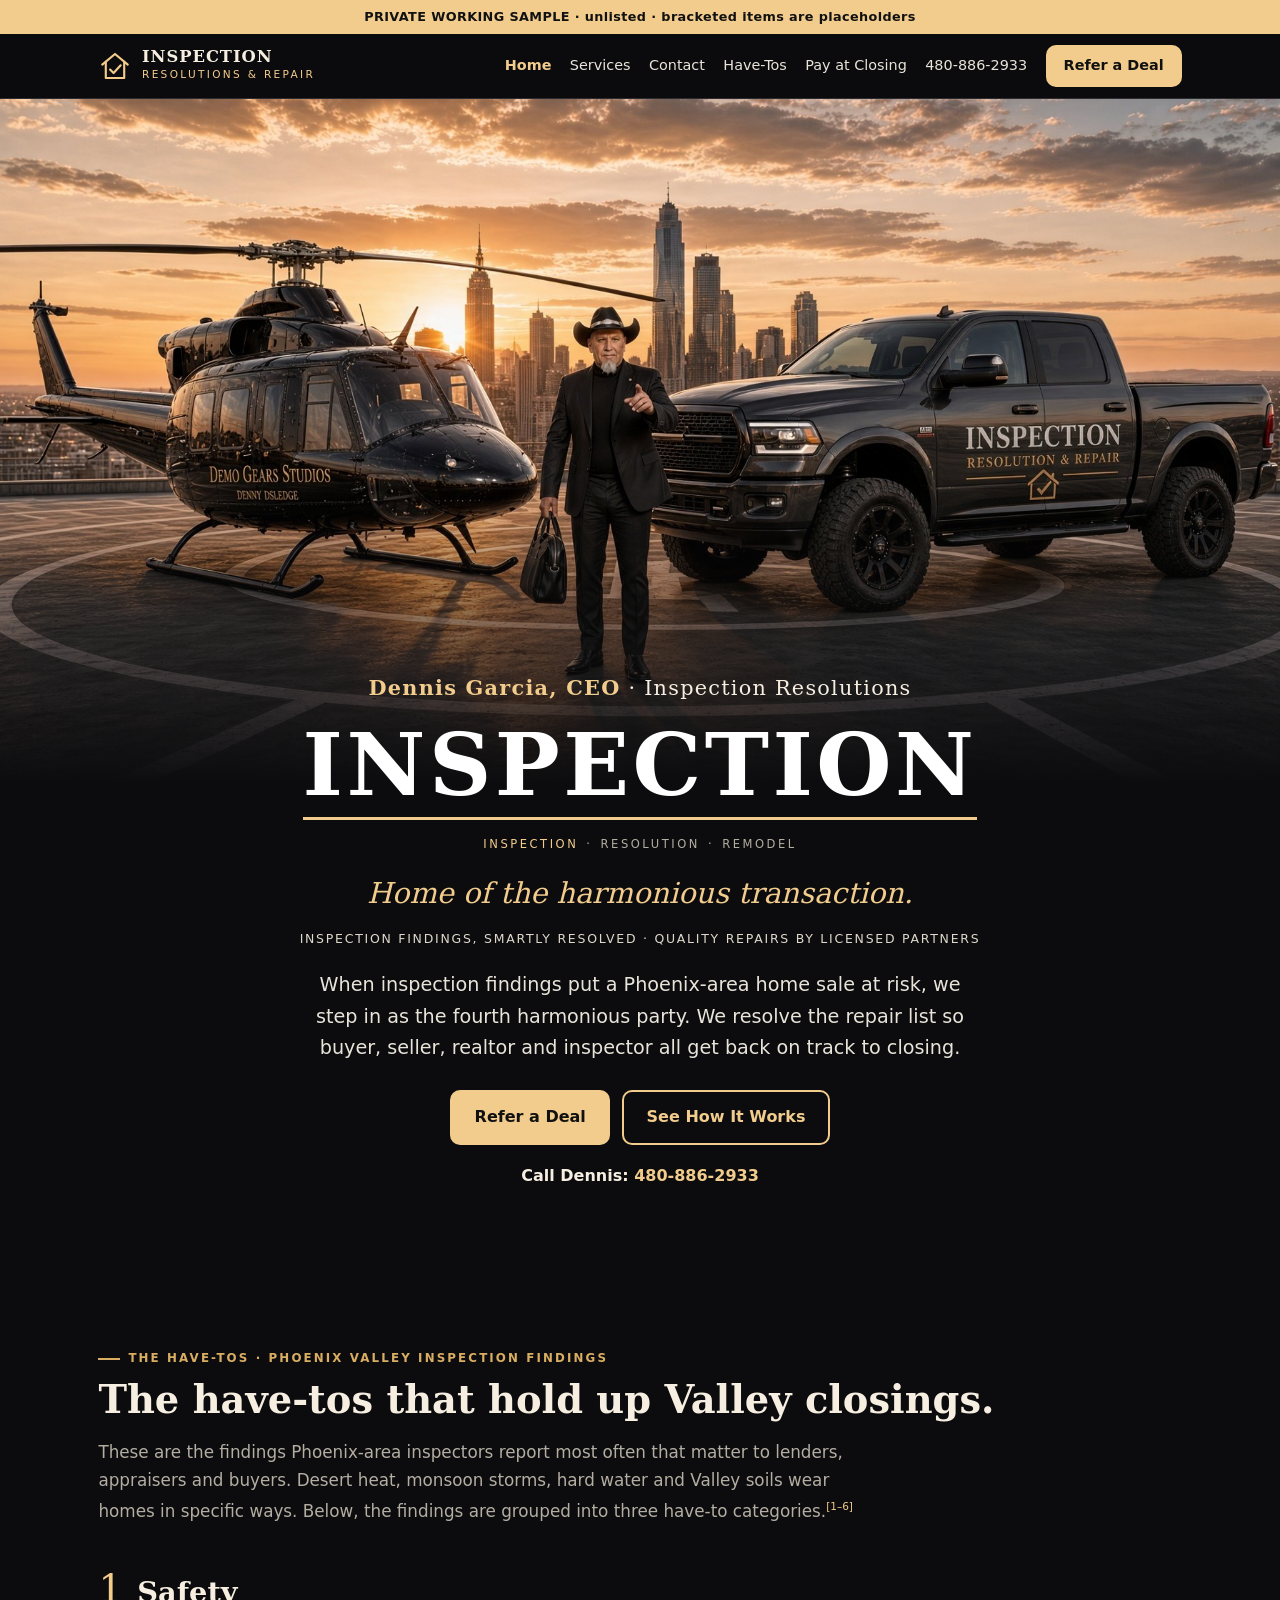
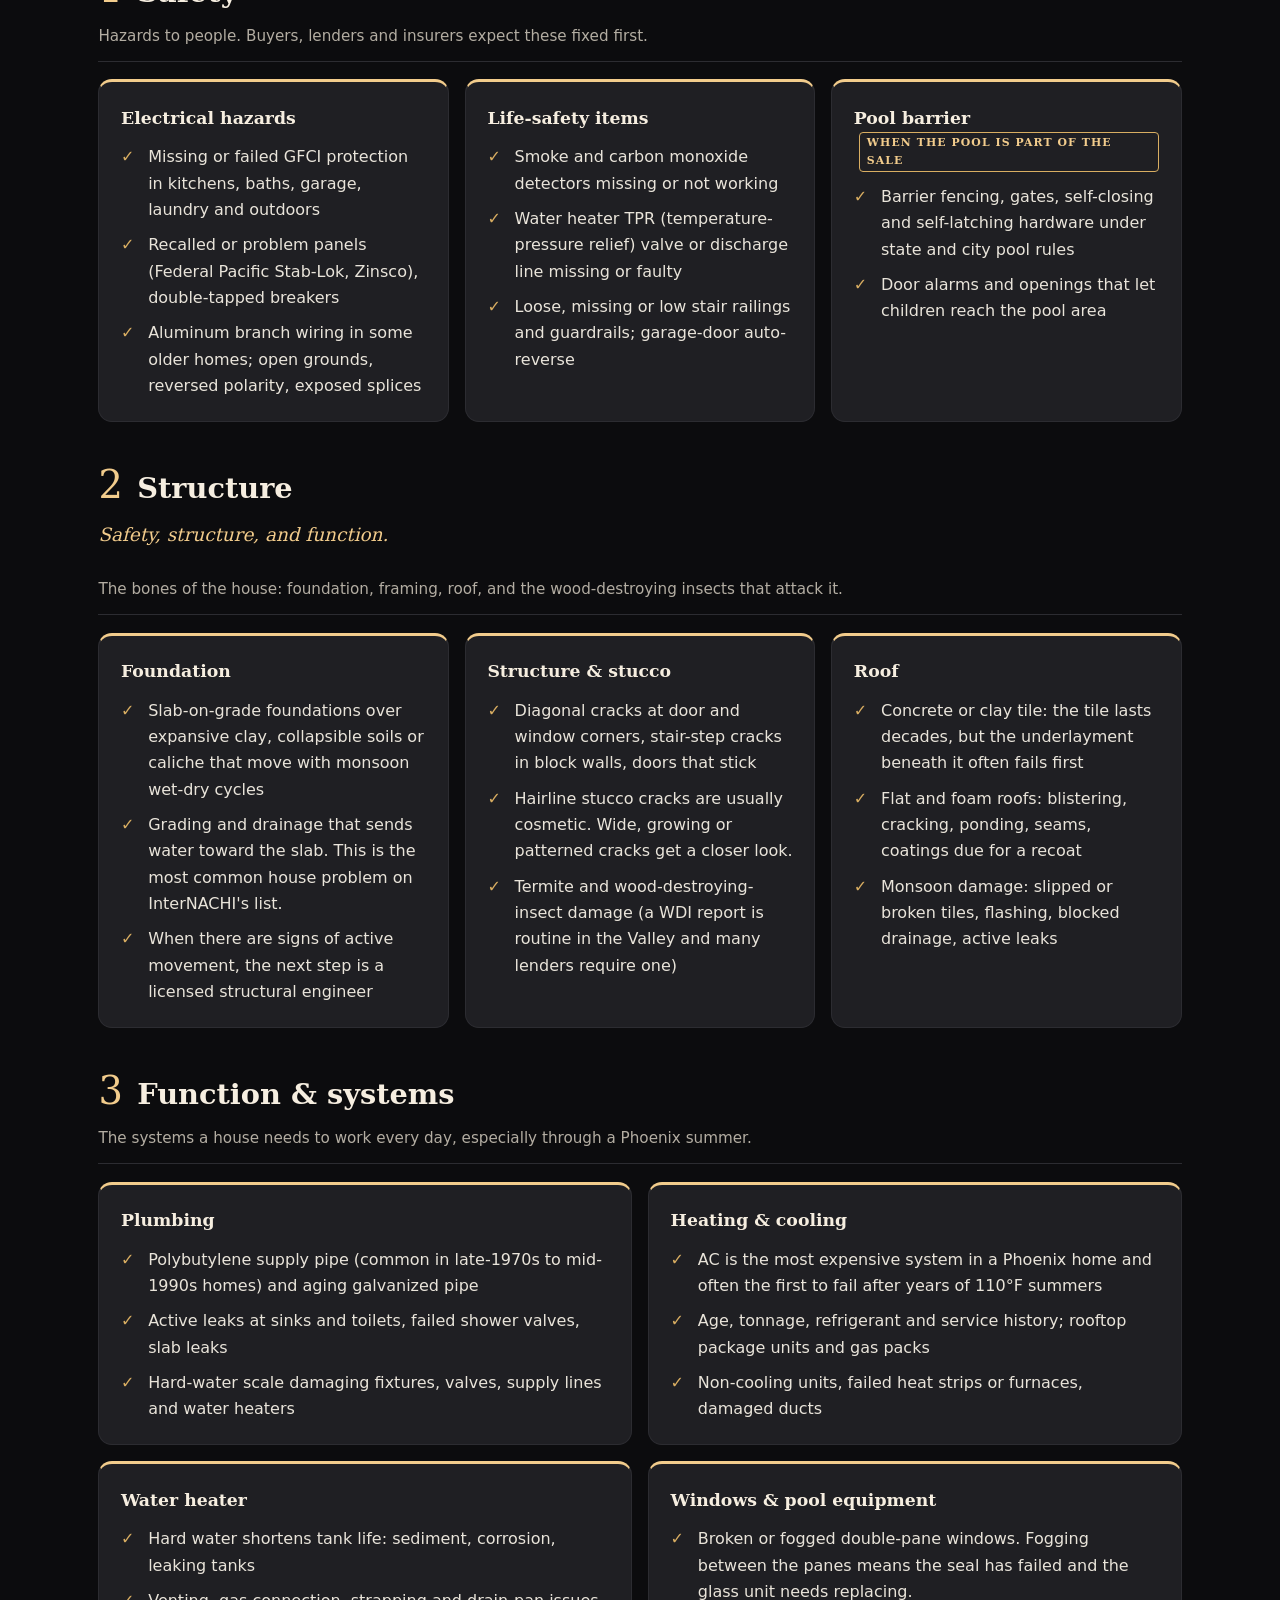
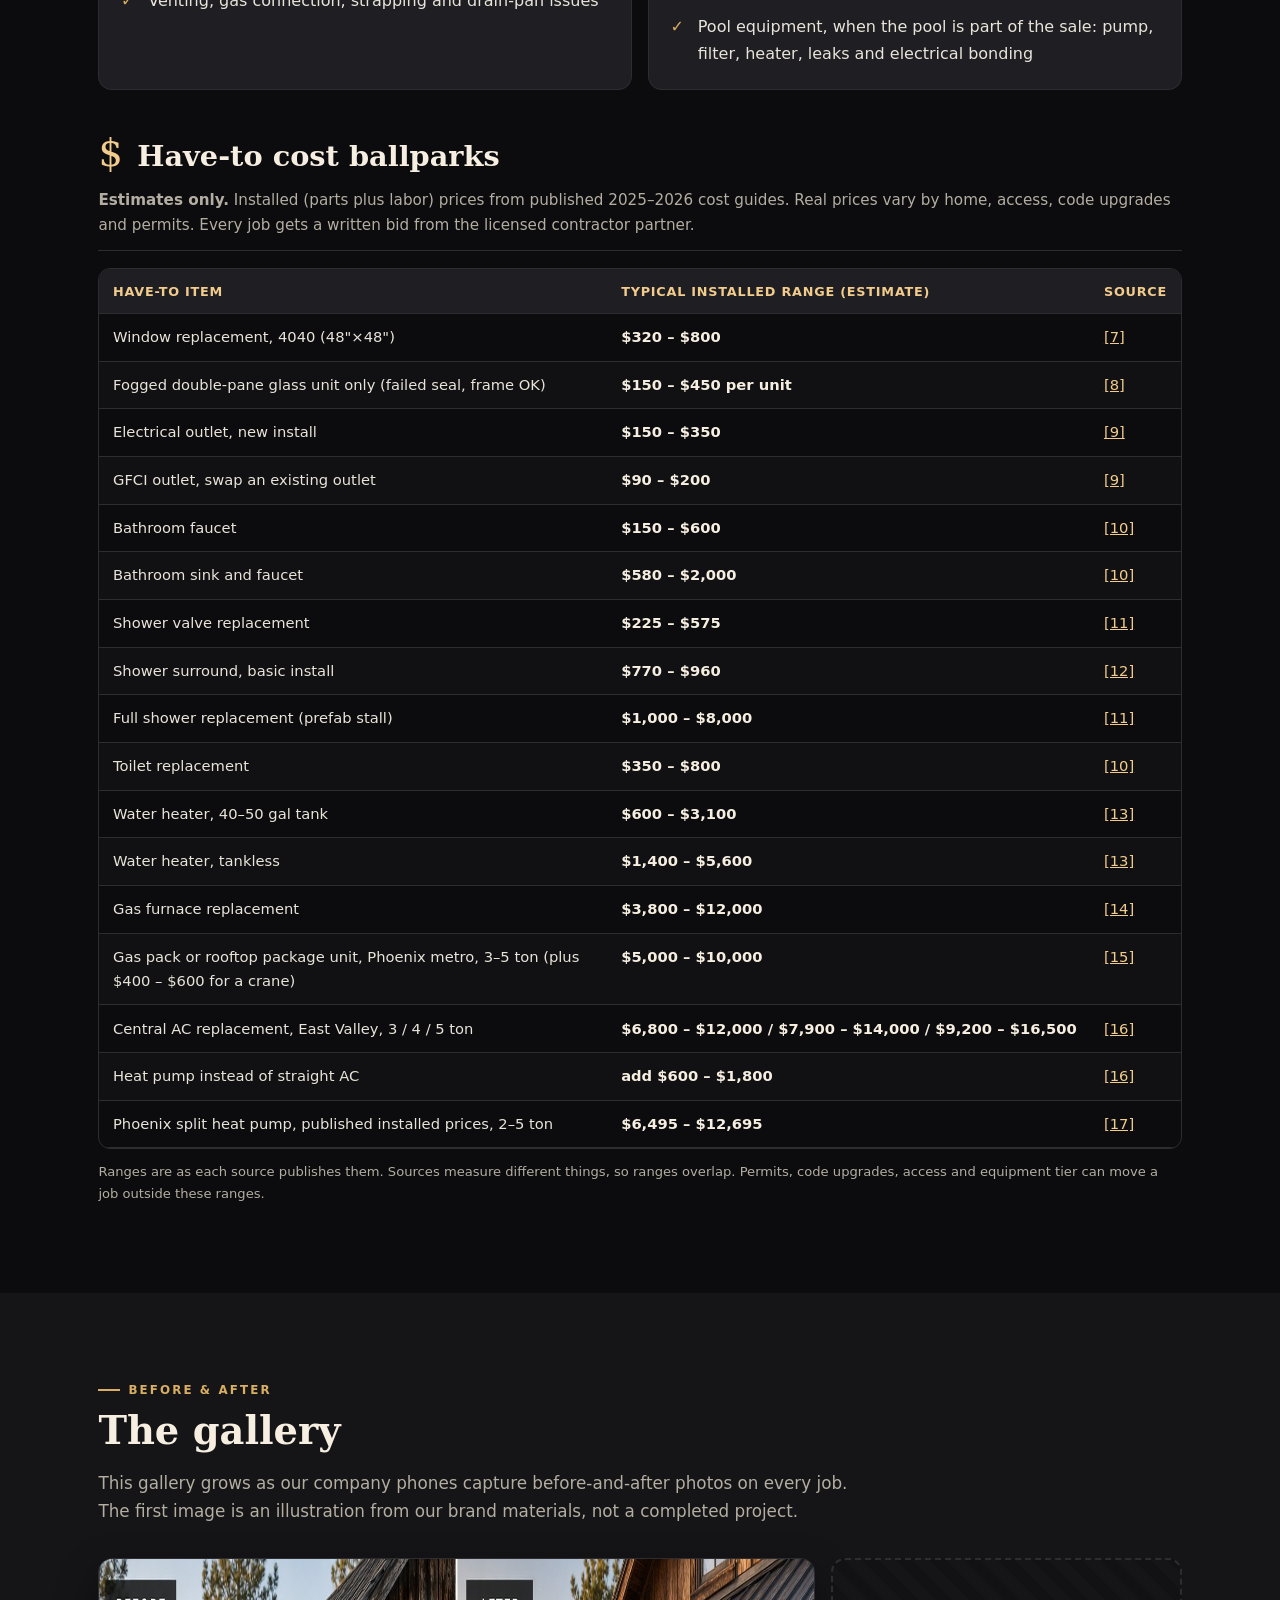
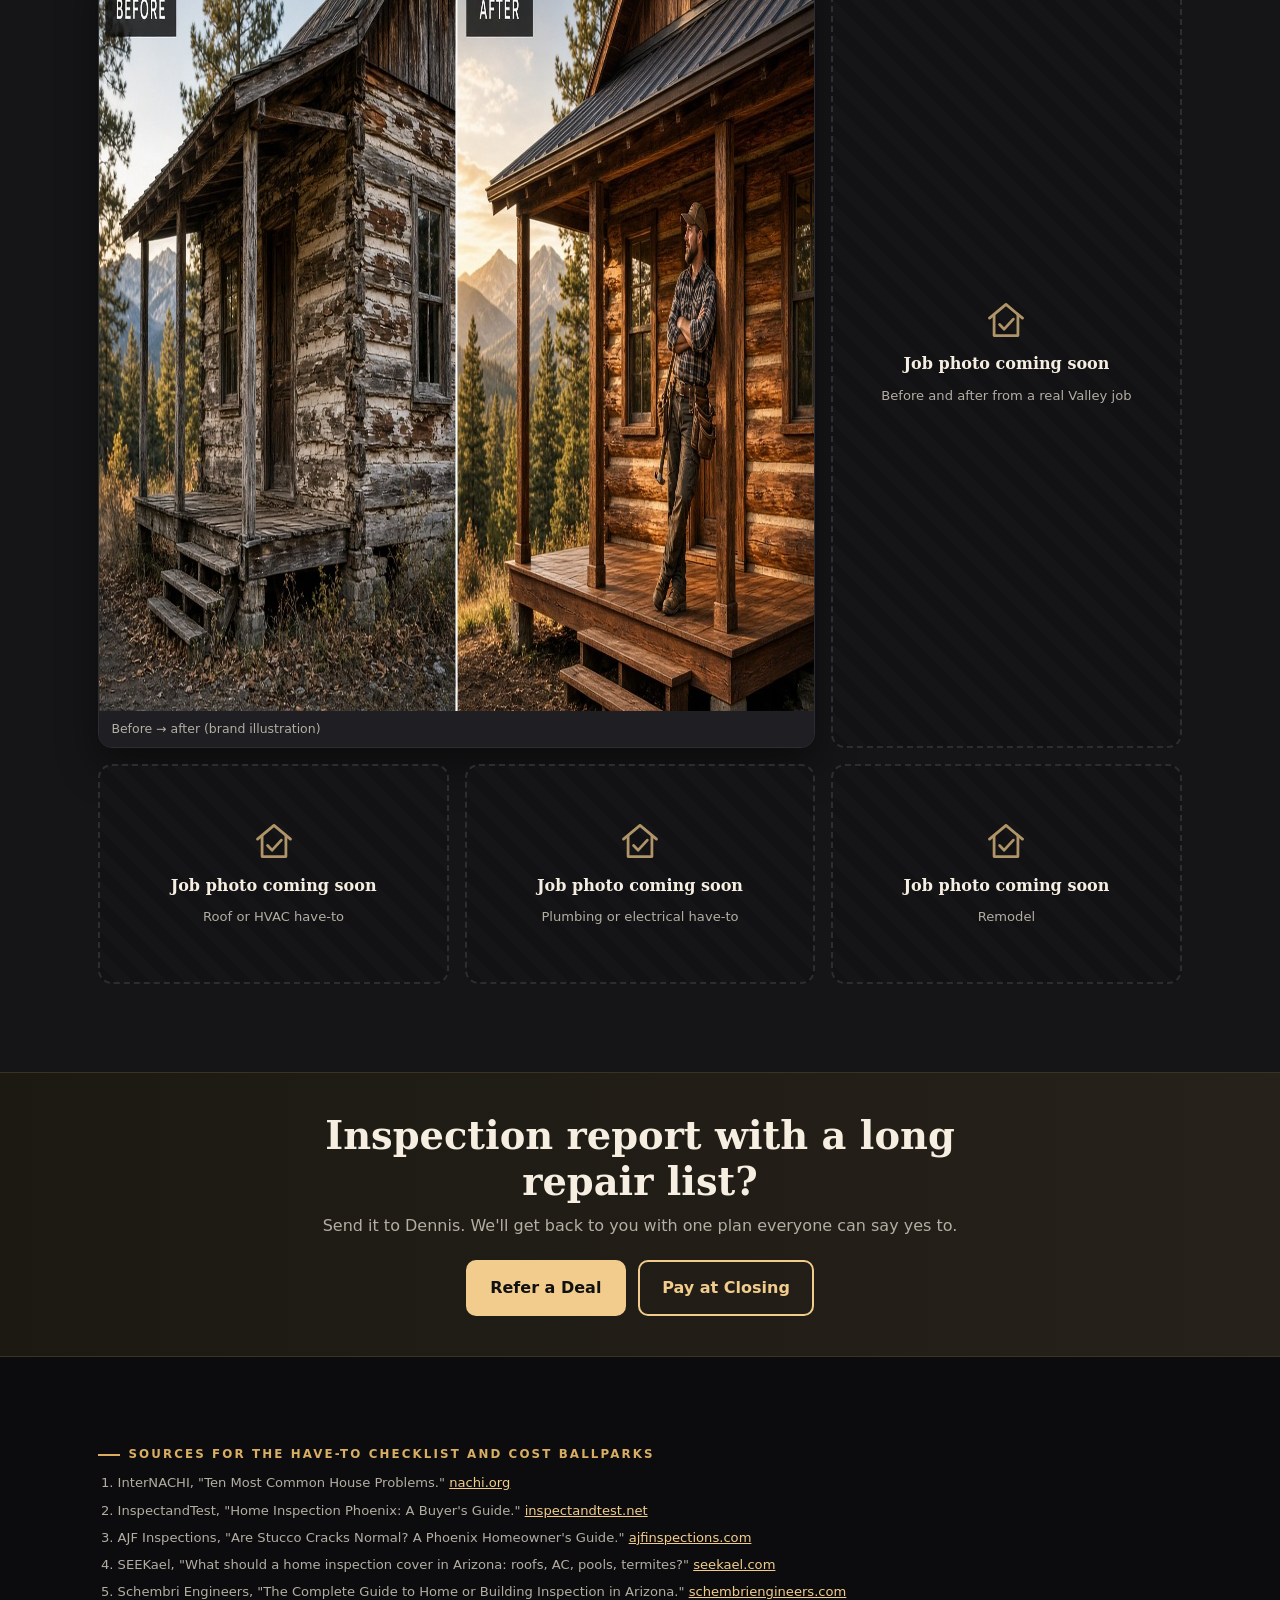
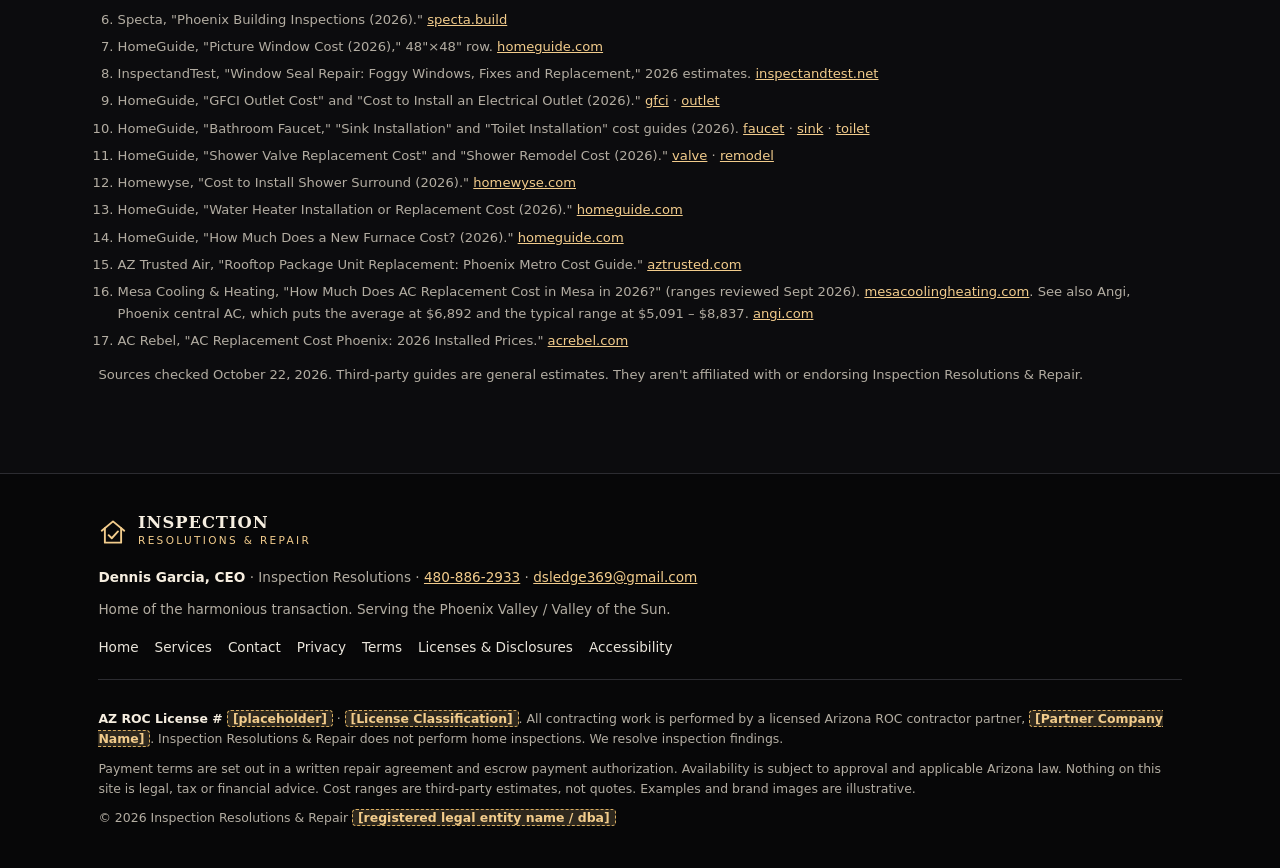
==== irr-dyzc31nq/index.html @ 6f2b9a44 "Add unlisted IRR working sample" ====
<!DOCTYPE html>
<html lang="en">
<head>
<meta charset="UTF-8">
<meta name="viewport" content="width=device-width, initial-scale=1, viewport-fit=cover">
<meta name="robots" content="noindex, nofollow"><!-- PREVIEW ONLY: remove before going live -->
<title>Inspection Resolutions | Dennis Garcia, CEO | Home of the harmonious transaction</title>
<meta name="description" content="Inspection, resolution and remodel for Phoenix-area home sales. Arizona have-to repair checklist and cost ballparks.">
<meta name="theme-color" content="#0c0c0e">
<meta property="og:title" content="Inspection Resolutions | Dennis Garcia, CEO | Home of the harmonious transaction">
<meta property="og:description" content="Inspection, resolution and remodel for Phoenix-area home sales. Arizona have-to repair checklist and cost ballparks.">
<meta property="og:image" content="assets/img/og-share.jpg">
<link rel="icon" href="assets/icon.svg" type="image/svg+xml">
<link rel="stylesheet" href="assets/styles.css">
</head>
<body>
<a class="skip" href="#main">Skip to content</a>
<div class="draft-banner">PRIVATE WORKING SAMPLE · unlisted · bracketed items are placeholders</div>
<header class="nav" id="top">
  <div class="container nav-inner">
    <a href="index.html" class="brand" aria-label="Inspection Resolutions and Repair, home">
      <img src="assets/icon.svg" width="34" height="34" alt="">
      <span><b>INSPECTION</b><small>Resolutions &amp; Repair</small></span>
    </a>
    <button class="menu-toggle" aria-label="Open menu" aria-expanded="false" aria-controls="menu">☰</button>
    <nav class="links" id="menu" aria-label="Main">
      <a href="index.html" aria-current="page">Home</a>
      <a href="services.html">Services</a>
      <a href="contact.html">Contact</a>
      <a href="index.html#have-tos">Have-Tos</a>
      <a href="services.html#pay-at-closing">Pay at Closing</a>
      <a href="tel:+14808862933">480-886-2933</a>
      <a href="contact.html#refer" class="btn btn-gold btn-sm">Refer a Deal</a>
    </nav>
  </div>
</header>
<main id="main">
<!-- HERO -->
<section class="hero2" aria-label="Introduction">
  <picture class="hero-media">
    <source media="(min-width:640px)" srcset="assets/img/hero-helipad-truck.jpg">
    <img src="assets/img/hero-helipad-truck-m.jpg" alt="Dennis Garcia on a city helipad at sunset between a black helicopter and a black pickup truck with the Inspection Resolution and Repair logo" width="1792" height="1008">
  </picture>
  <div class="container hero-body">
    <p class="hero-title"><b>Dennis Garcia, CEO</b> · Inspection Resolutions</p>
    <h1 class="rotator" aria-live="polite"><span class="word" id="rotWord">Inspection</span></h1>
    <ul class="rotator-dots" aria-hidden="true"><li class="on">Inspection</li><li>Resolution</li><li>Remodel</li></ul>
    <p class="tagline">Home of the harmonious transaction.</p>
    <p class="secondary">Inspection findings, smartly resolved · Quality repairs by licensed partners</p>
    <p class="lead">When inspection findings put a Phoenix-area home sale at risk, we step in as the fourth harmonious party. We resolve the repair list so buyer, seller, realtor and inspector all get back on track to closing.</p>
    <div class="cta">
      <a href="contact.html#refer" class="btn btn-gold">Refer a Deal</a>
      <a href="services.html" class="btn btn-line">See How It Works</a>
    </div>
    <p class="hero-call">Call Dennis: <a href="tel:+14808862933">480-886-2933</a></p>
  </div>
</section>

<!-- HAVE-TOS -->
<section id="have-tos" class="section">
  <div class="container">
    <p class="eyebrow">The have-tos · Phoenix Valley inspection findings</p>
    <h2>The have-tos that hold up Valley closings.</h2>
    <p class="intro muted">These are the findings Phoenix-area inspectors report most often that matter to lenders, appraisers and buyers. Desert heat, monsoon storms, hard water and Valley soils wear homes in specific ways. Below, the findings are grouped into three have-to categories.<sup><a href="#sources">[1–6]</a></sup></p>

    <!-- 1. SAFETY -->
    <div class="subcat" id="safety">
      <div class="subcat-head"><span class="num">1</span><h3>Safety</h3><p class="sublead">Hazards to people. Buyers, lenders and insurers expect these fixed first.</p></div>
      <div class="grid three">
        <div class="card"><h4>Electrical hazards</h4><ul class="checks">
          <li>Missing or failed GFCI protection in kitchens, baths, garage, laundry and outdoors</li>
          <li>Recalled or problem panels (Federal Pacific Stab-Lok, Zinsco), double-tapped breakers</li>
          <li>Aluminum branch wiring in some older homes; open grounds, reversed polarity, exposed splices</li></ul></div>
        <div class="card"><h4>Life-safety items</h4><ul class="checks">
          <li>Smoke and carbon monoxide detectors missing or not working</li>
          <li>Water heater TPR (temperature-pressure relief) valve or discharge line missing or faulty</li>
          <li>Loose, missing or low stair railings and guardrails; garage-door auto-reverse</li></ul></div>
        <div class="card"><h4>Pool barrier <span class="badge">when the pool is part of the sale</span></h4><ul class="checks">
          <li>Barrier fencing, gates, self-closing and self-latching hardware under state and city pool rules</li>
          <li>Door alarms and openings that let children reach the pool area</li></ul></div>
      </div>
    </div>

    <!-- 2. STRUCTURE -->
    <div class="subcat" id="structure">
      <div class="subcat-head"><span class="num">2</span><h3>Structure</h3><p class="subcat-tag">Safety, structure, and function.</p><p class="sublead">The bones of the house: foundation, framing, roof, and the wood-destroying insects that attack it.</p></div>
      <div class="grid three">
        <div class="card"><h4>Foundation</h4><ul class="checks">
          <li>Slab-on-grade foundations over expansive clay, collapsible soils or caliche that move with monsoon wet-dry cycles</li>
          <li>Grading and drainage that sends water toward the slab. This is the most common house problem on InterNACHI's list.</li>
          <li>When there are signs of active movement, the next step is a licensed structural engineer</li></ul></div>
        <div class="card"><h4>Structure &amp; stucco</h4><ul class="checks">
          <li>Diagonal cracks at door and window corners, stair-step cracks in block walls, doors that stick</li>
          <li>Hairline stucco cracks are usually cosmetic. Wide, growing or patterned cracks get a closer look.</li>
          <li>Termite and wood-destroying-insect damage (a WDI report is routine in the Valley and many lenders require one)</li></ul></div>
        <div class="card"><h4>Roof</h4><ul class="checks">
          <li>Concrete or clay tile: the tile lasts decades, but the underlayment beneath it often fails first</li>
          <li>Flat and foam roofs: blistering, cracking, ponding, seams, coatings due for a recoat</li>
          <li>Monsoon damage: slipped or broken tiles, flashing, blocked drainage, active leaks</li></ul></div>
      </div>
    </div>

    <!-- 3. FUNCTION / SYSTEMS -->
    <div class="subcat" id="function">
      <div class="subcat-head"><span class="num">3</span><h3>Function &amp; systems</h3><p class="sublead">The systems a house needs to work every day, especially through a Phoenix summer.</p></div>
      <div class="grid two">
        <div class="card"><h4>Plumbing</h4><ul class="checks">
          <li>Polybutylene supply pipe (common in late-1970s to mid-1990s homes) and aging galvanized pipe</li>
          <li>Active leaks at sinks and toilets, failed shower valves, slab leaks</li>
          <li>Hard-water scale damaging fixtures, valves, supply lines and water heaters</li></ul></div>
        <div class="card"><h4>Heating &amp; cooling</h4><ul class="checks">
          <li>AC is the most expensive system in a Phoenix home and often the first to fail after years of 110°F summers</li>
          <li>Age, tonnage, refrigerant and service history; rooftop package units and gas packs</li>
          <li>Non-cooling units, failed heat strips or furnaces, damaged ducts</li></ul></div>
        <div class="card"><h4>Water heater</h4><ul class="checks">
          <li>Hard water shortens tank life: sediment, corrosion, leaking tanks</li>
          <li>Venting, gas connection, strapping and drain-pan issues</li></ul></div>
        <div class="card"><h4>Windows &amp; pool equipment</h4><ul class="checks">
          <li>Broken or fogged double-pane windows. Fogging between the panes means the seal has failed and the glass unit needs replacing.</li>
          <li>Pool equipment, when the pool is part of the sale: pump, filter, heater, leaks and electrical bonding</li></ul></div>
      </div>
    </div>

    <!-- COSTS -->
    <div class="subcat" id="costs">
      <div class="subcat-head"><span class="num">$</span><h3>Have-to cost ballparks</h3><p class="sublead"><strong>Estimates only.</strong> Installed (parts plus labor) prices from published 2025–2026 cost guides. Real prices vary by home, access, code upgrades and permits. Every job gets a written bid from the licensed contractor partner.</p></div>
      <div class="table-wrap">
        <table class="costs">
          <thead><tr><th>Have-to item</th><th>Typical installed range (estimate)</th><th>Source</th></tr></thead>
          <tbody>
            <tr><td>Window replacement, 4040 (48"×48")</td><td>$320 – $800</td><td><a href="#sources">[7]</a></td></tr>
            <tr><td>Fogged double-pane glass unit only (failed seal, frame OK)</td><td>$150 – $450 per unit</td><td><a href="#sources">[8]</a></td></tr>
            <tr><td>Electrical outlet, new install</td><td>$150 – $350</td><td><a href="#sources">[9]</a></td></tr>
            <tr><td>GFCI outlet, swap an existing outlet</td><td>$90 – $200</td><td><a href="#sources">[9]</a></td></tr>
            <tr><td>Bathroom faucet</td><td>$150 – $600</td><td><a href="#sources">[10]</a></td></tr>
            <tr><td>Bathroom sink and faucet</td><td>$580 – $2,000</td><td><a href="#sources">[10]</a></td></tr>
            <tr><td>Shower valve replacement</td><td>$225 – $575</td><td><a href="#sources">[11]</a></td></tr>
            <tr><td>Shower surround, basic install</td><td>$770 – $960</td><td><a href="#sources">[12]</a></td></tr>
            <tr><td>Full shower replacement (prefab stall)</td><td>$1,000 – $8,000</td><td><a href="#sources">[11]</a></td></tr>
            <tr><td>Toilet replacement</td><td>$350 – $800</td><td><a href="#sources">[10]</a></td></tr>
            <tr><td>Water heater, 40–50 gal tank</td><td>$600 – $3,100</td><td><a href="#sources">[13]</a></td></tr>
            <tr><td>Water heater, tankless</td><td>$1,400 – $5,600</td><td><a href="#sources">[13]</a></td></tr>
            <tr><td>Gas furnace replacement</td><td>$3,800 – $12,000</td><td><a href="#sources">[14]</a></td></tr>
            <tr><td>Gas pack or rooftop package unit, Phoenix metro, 3–5 ton (plus $400 – $600 for a crane)</td><td>$5,000 – $10,000</td><td><a href="#sources">[15]</a></td></tr>
            <tr><td>Central AC replacement, East Valley, 3 / 4 / 5 ton</td><td>$6,800 – $12,000 / $7,900 – $14,000 / $9,200 – $16,500</td><td><a href="#sources">[16]</a></td></tr>
            <tr><td>Heat pump instead of straight AC</td><td>add $600 – $1,800</td><td><a href="#sources">[16]</a></td></tr>
            <tr><td>Phoenix split heat pump, published installed prices, 2–5 ton</td><td>$6,495 – $12,695</td><td><a href="#sources">[17]</a></td></tr>
          </tbody>
        </table>
      </div>
      <p class="small muted" style="margin-top:.75rem">Ranges are as each source publishes them. Sources measure different things, so ranges overlap. Permits, code upgrades, access and equipment tier can move a job outside these ranges.</p>
    </div>
  </div>
</section>

<!-- GALLERY -->
<section id="gallery" class="section alt">
  <div class="container">
    <p class="eyebrow">Before &amp; after</p>
    <h2>The gallery</h2>
    <p class="intro muted">This gallery grows as our company phones capture before-and-after photos on every job. The first image is an illustration from our brand materials, not a completed project.</p>
    <div class="gallery">
      <figure class="photo wide"><img src="assets/img/before-after-cabin.jpg" alt="Illustration: a weathered cabin porch before repairs and the restored porch after" loading="lazy" width="1728" height="752"><figcaption>Before → after (brand illustration)</figcaption></figure>
      <div class="slot"><div><img src="assets/icon.svg" alt=""><b>Job photo coming soon</b><span class="small">Before and after from a real Valley job</span></div></div>
      <div class="slot"><div><img src="assets/icon.svg" alt=""><b>Job photo coming soon</b><span class="small">Roof or HVAC have-to</span></div></div>
      <div class="slot"><div><img src="assets/icon.svg" alt=""><b>Job photo coming soon</b><span class="small">Plumbing or electrical have-to</span></div></div>
      <div class="slot"><div><img src="assets/icon.svg" alt=""><b>Job photo coming soon</b><span class="small">Remodel</span></div></div>
    </div>
  </div>
</section>

<!-- CTA BAND -->
<section class="band">
  <div class="container narrow">
    <h2>Inspection report with a long repair list?</h2>
    <p class="muted">Send it to Dennis. We'll get back to you with one plan everyone can say yes to.</p>
    <div class="cta" style="margin-top:1.25rem"><a href="contact.html#refer" class="btn btn-gold">Refer a Deal</a><a href="services.html#pay-at-closing" class="btn btn-line">Pay at Closing</a></div>
  </div>
</section>

<!-- SOURCES -->
<section id="sources" class="section">
  <div class="container">
    <p class="eyebrow">Sources for the have-to checklist and cost ballparks</p>
    <ol class="small muted sources">
      <li>InterNACHI, "Ten Most Common House Problems." <a href="https://www.nachi.org/ten-problems-hhenews.htm">nachi.org</a></li>
      <li>InspectandTest, "Home Inspection Phoenix: A Buyer's Guide." <a href="https://inspectandtest.net/guides/home-inspection-phoenix/">inspectandtest.net</a></li>
      <li>AJF Inspections, "Are Stucco Cracks Normal? A Phoenix Homeowner's Guide." <a href="https://ajfinspections.com/are-stucco-cracks-normal/">ajfinspections.com</a></li>
      <li>SEEKael, "What should a home inspection cover in Arizona: roofs, AC, pools, termites?" <a href="https://www.seekael.com/en/journey/buying_investing/arizona-home-inspection-roof-ac-pool-termites">seekael.com</a></li>
      <li>Schembri Engineers, "The Complete Guide to Home or Building Inspection in Arizona." <a href="https://schembriengineers.com/the-complete-guide-to-exhaustive-home-or-building-inspection-in-arizona/">schembriengineers.com</a></li>
      <li>Specta, "Phoenix Building Inspections (2026)." <a href="https://specta.build/codes/phoenix_az/inspections">specta.build</a></li>
      <li>HomeGuide, "Picture Window Cost (2026)," 48"×48" row. <a href="https://homeguide.com/costs/picture-window-cost">homeguide.com</a></li>
      <li>InspectandTest, "Window Seal Repair: Foggy Windows, Fixes and Replacement," 2026 estimates. <a href="https://inspectandtest.net/guides/window-seal-repair/">inspectandtest.net</a></li>
      <li>HomeGuide, "GFCI Outlet Cost" and "Cost to Install an Electrical Outlet (2026)." <a href="https://homeguide.com/costs/gfci-outlet-cost">gfci</a> · <a href="https://homeguide.com/costs/cost-to-install-electrical-outlet">outlet</a></li>
      <li>HomeGuide, "Bathroom Faucet," "Sink Installation" and "Toilet Installation" cost guides (2026). <a href="https://homeguide.com/costs/cost-to-install-bathroom-faucet">faucet</a> · <a href="https://homeguide.com/costs/sink-installation-cost">sink</a> · <a href="https://homeguide.com/costs/toilet-installation-cost">toilet</a></li>
      <li>HomeGuide, "Shower Valve Replacement Cost" and "Shower Remodel Cost (2026)." <a href="https://homeguide.com/costs/shower-valve-replacement-cost">valve</a> · <a href="https://homeguide.com/costs/shower-remodel-cost">remodel</a></li>
      <li>Homewyse, "Cost to Install Shower Surround (2026)." <a href="https://www.homewyse.com/services/cost_to_install_shower_surround.html">homewyse.com</a></li>
      <li>HomeGuide, "Water Heater Installation or Replacement Cost (2026)." <a href="https://homeguide.com/costs/water-heater-installation-cost">homeguide.com</a></li>
      <li>HomeGuide, "How Much Does a New Furnace Cost? (2026)." <a href="https://homeguide.com/costs/new-furnace-replacement-cost">homeguide.com</a></li>
      <li>AZ Trusted Air, "Rooftop Package Unit Replacement: Phoenix Metro Cost Guide." <a href="https://aztrusted.com/rooftop-package-unit-replacement/">aztrusted.com</a></li>
      <li>Mesa Cooling &amp; Heating, "How Much Does AC Replacement Cost in Mesa in 2026?" (ranges reviewed Sept 2026). <a href="https://mesacoolingheating.com/blog/ac-replacement-cost-mesa-2026/">mesacoolingheating.com</a>. See also Angi, Phoenix central AC, which puts the average at $6,892 and the typical range at $5,091 – $8,837. <a href="https://www.angi.com/articles/how-much-does-installing-new-ac-cost/az/phoenix">angi.com</a></li>
      <li>AC Rebel, "AC Replacement Cost Phoenix: 2026 Installed Prices." <a href="https://acrebel.com/pricing">acrebel.com</a></li>
    </ol>
    <p class="small muted" style="margin-top:.75rem">Sources checked October 22, 2026. Third-party guides are general estimates. They aren't affiliated with or endorsing Inspection Resolutions &amp; Repair.</p>
  </div>
</section>
</main>
<footer class="footer">
  <div class="container">
    <a href="index.html" class="brand"><img src="assets/icon.svg" width="30" height="30" alt=""><span><b>INSPECTION</b><small>Resolutions &amp; Repair</small></span></a>
    <p><b style="color:var(--cream)">Dennis Garcia, CEO</b> · Inspection Resolutions · <a href="tel:+14808862933">480-886-2933</a> · <a href="mailto:dsledge369@gmail.com">dsledge369@gmail.com</a></p>
    <p>Home of the harmonious transaction. Serving the Phoenix Valley / Valley of the Sun.</p>
    <nav aria-label="Footer">
      <a href="index.html">Home</a><a href="services.html">Services</a><a href="contact.html">Contact</a>
      <a href="legal.html#privacy">Privacy</a><a href="legal.html#terms">Terms</a><a href="legal.html#disclosures">Licenses &amp; Disclosures</a><a href="legal.html#accessibility">Accessibility</a>
    </nav>
    <div class="disclaim">
      <p><b style="color:var(--cream)">AZ ROC License # <span class="ph">[placeholder]</span></b> · <span class="ph">[License Classification]</span>. All contracting work is performed by a licensed Arizona ROC contractor partner, <span class="ph">[Partner Company Name]</span>. Inspection Resolutions &amp; Repair does not perform home inspections. We resolve inspection findings.</p>
      <p>Payment terms are set out in a written repair agreement and escrow payment authorization. Availability is subject to approval and applicable Arizona law. Nothing on this site is legal, tax or financial advice. Cost ranges are third-party estimates, not quotes. Examples and brand images are illustrative.</p>
      <p>© <span id="yr">2026</span> Inspection Resolutions &amp; Repair <span class="ph">[registered legal entity name / dba]</span></p>
    </div>
  </div>
</footer>
<div class="callbar" aria-label="Quick contact">
  <a href="tel:+14808862933" class="btn btn-gold btn-sm">Call Dennis</a>
  <a href="contact.html#refer" class="btn btn-line btn-sm">Refer a Deal</a>
</div>
<script src="assets/script.js"></script>
</body>
</html>
---- irr-dyzc31nq/assets/styles.css ----
/* Inspection Resolution & Repair — brand: charcoal/black + gold (from the IRR business card) */
:root{
  --black:#0c0c0e; --char:#151517; --char2:#1f1f23; --line:#2c2c31;
  --gold:#f2cc8c; --gold2:#d9ae62; --cream:#f6eee0; --ink:#e9e4da; --muted:#b3ada2;
  --paper:#f8f4ec; --paper-ink:#1d1b18; --paper-muted:#5d574d;
  --serif:"DejaVu Serif","Georgia","Times New Roman",serif;
  --sans:"DejaVu Sans","Inter","Segoe UI",system-ui,-apple-system,sans-serif;
  --r:14px;
}
*{box-sizing:border-box;margin:0;padding:0}
html{scroll-behavior:smooth;scroll-padding-top:76px}
body{font-family:var(--sans);background:var(--black);color:var(--ink);line-height:1.65;font-size:16px;-webkit-text-size-adjust:100%}
img{max-width:100%;display:block}
a{color:var(--gold)}
h1,h2,h3{font-family:var(--serif);line-height:1.2;color:var(--cream)}
h1{font-size:clamp(2rem,7vw,3.6rem);letter-spacing:.02em}
h2{font-size:clamp(1.6rem,5vw,2.4rem);margin-bottom:1rem}
h3{font-size:1.12rem;margin-bottom:.4rem}
p+p{margin-top:.75rem}
.container{width:100%;max-width:1120px;margin:0 auto;padding:0 1.15rem}
.narrow{max-width:780px}
.skip{position:absolute;left:-999px}.skip:focus{left:1rem;top:1rem;z-index:99;background:var(--gold);color:#000;padding:.5rem 1rem}

/* draft banner */
.draft-banner{background:var(--gold);color:#111;text-align:center;font-size:.8rem;font-weight:700;padding:.4rem .75rem;letter-spacing:.03em}

/* nav */
.nav{position:sticky;top:0;z-index:50;background:rgba(12,12,14,.96);border-bottom:1px solid var(--line);backdrop-filter:blur(6px)}
.nav-inner{display:flex;align-items:center;justify-content:space-between;min-height:64px;gap:1rem}
.brand{display:flex;align-items:center;gap:.6rem;text-decoration:none;color:var(--cream)}
.brand svg{flex:0 0 34px}
.brand b{font-family:var(--serif);font-size:1.02rem;letter-spacing:.06em;display:block;line-height:1.1}
.brand small{display:block;color:var(--gold);font-size:.66rem;letter-spacing:.22em;text-transform:uppercase}
.links{display:none;position:absolute;top:64px;left:0;right:0;background:var(--black);flex-direction:column;padding:1rem 1.15rem 1.4rem;gap:.9rem;border-bottom:1px solid var(--line)}
.links.open{display:flex}
.links a{color:var(--ink);text-decoration:none;font-size:.95rem}
.links a[aria-current=page]:not(.btn){color:var(--gold);font-weight:700}
.links a:hover{color:var(--gold)}
.menu-toggle{background:none;border:1px solid var(--line);color:var(--cream);font-size:1.4rem;width:44px;height:44px;border-radius:10px;cursor:pointer}

/* buttons */
.btn{display:inline-flex;align-items:center;justify-content:center;min-height:48px;padding:.8rem 1.4rem;border-radius:10px;font-weight:700;text-decoration:none;border:2px solid transparent;cursor:pointer;font-size:1rem;font-family:inherit;text-align:center}
.btn-gold{background:var(--gold);color:#111!important}
.btn-gold:hover{background:var(--gold2)}
.btn-line{border-color:var(--gold);color:var(--gold)}
.btn-line:hover{background:rgba(242,204,140,.1)}
.btn-sm{min-height:40px;padding:.45rem 1rem;font-size:.92rem}

/* hero */
.hero{position:relative;min-height:88vh;display:flex;align-items:flex-end;background:#000 url(img/hero-helipad-truck-m.jpg) 47% 40%/cover no-repeat}
.hero::before{content:"";position:absolute;inset:0;background:linear-gradient(180deg,rgba(12,12,14,.25) 0%,rgba(12,12,14,.55) 45%,rgba(12,12,14,.97) 100%)}
.hero .container{position:relative;padding-top:6rem;padding-bottom:3rem;text-align:center}
.wordmark{font-family:var(--serif);color:#fff}
.wordmark .sub{display:flex;align-items:center;justify-content:center;gap:.75rem;color:var(--gold);font-size:clamp(.78rem,2.6vw,1.15rem);letter-spacing:.35em;margin:.4rem 0 .2rem;text-transform:uppercase}
.wordmark .sub::before,.wordmark .sub::after{content:"";height:2px;width:clamp(24px,8vw,90px);background:var(--gold)}
.tagline{font-family:var(--serif);font-style:italic;color:var(--gold);font-size:clamp(1.25rem,4vw,1.8rem);margin:1rem 0 .4rem}
.secondary{font-size:.78rem;letter-spacing:.14em;text-transform:uppercase;color:var(--cream);opacity:.9}
.lead{font-size:clamp(1.02rem,2.6vw,1.2rem);max-width:680px;margin:1.2rem auto 1.6rem;color:var(--ink)}
.cta{display:flex;gap:.75rem;justify-content:center;flex-wrap:wrap}
.hero-call{margin-top:1.1rem;font-weight:700;color:var(--cream)}
.hero-call a{color:var(--gold);text-decoration:none}

/* sections */
.section{padding:4rem 0}
.alt{background:var(--char)}
.paper{background:var(--paper);color:var(--paper-ink)}
.paper h2,.paper h3{color:var(--paper-ink)}
.paper .muted{color:var(--paper-muted)}
.eyebrow{text-transform:uppercase;letter-spacing:.18em;font-size:.74rem;font-weight:700;color:var(--gold2);margin-bottom:.5rem;display:flex;align-items:center;gap:.5rem}
.eyebrow::before{content:"";width:22px;height:2px;background:currentColor}
.muted{color:var(--muted)}
.intro{max-width:760px;margin-bottom:2rem;font-size:1.05rem}
.grid{display:grid;gap:1rem;grid-template-columns:1fr}
.card{background:var(--char2);border:1px solid var(--line);border-top:3px solid var(--gold);border-radius:var(--r);padding:1.35rem}
.paper .card{background:#fff;border-color:#e6dfd2;border-top-color:var(--gold2);box-shadow:0 6px 20px rgba(0,0,0,.05)}
.paper .card p{color:var(--paper-muted)}
.card .tag{display:inline-block;font-size:.7rem;font-weight:700;letter-spacing:.12em;text-transform:uppercase;color:#111;background:var(--gold);padding:.15rem .5rem;border-radius:4px;margin-bottom:.6rem}
.icon{width:42px;height:42px;margin-bottom:.6rem}

/* harmony diagram */
.harmony{display:grid;grid-template-columns:1fr 1fr;gap:.75rem;margin:1.5rem 0}
.party{background:var(--char2);border:1px solid var(--line);border-radius:12px;padding:1rem;text-align:center}
.party b{display:block;font-family:var(--serif);color:var(--cream)}
.party span{font-size:.85rem;color:var(--muted)}
.party.fourth{grid-column:1/-1;border-color:var(--gold);background:linear-gradient(180deg,#26221a,#1a1813)}
.party.fourth b{color:var(--gold);font-size:1.15rem}

/* lists */
.checks{list-style:none;display:grid;gap:.55rem;margin-top:.75rem}
.checks li{padding-left:1.7rem;position:relative}
.checks li::before{content:"✓";position:absolute;left:0;color:var(--gold2);font-weight:700}
.steps{list-style:none;display:grid;gap:.85rem;counter-reset:s}
.steps li{display:flex;gap:1rem;align-items:flex-start;background:var(--char2);border:1px solid var(--line);padding:1.1rem;border-radius:12px}
.steps li::before{counter-increment:s;content:counter(s);flex:0 0 40px;height:40px;border-radius:50%;background:var(--gold);color:#111;display:grid;place-items:center;font-weight:800;font-family:var(--serif)}
.steps p{color:var(--muted);font-size:.95rem}

/* split + media */
.split{display:grid;gap:2rem;align-items:center}
.photo{border-radius:var(--r);overflow:hidden;border:1px solid var(--line);box-shadow:0 18px 40px rgba(0,0,0,.45)}
.photo figcaption{font-size:.78rem;color:var(--muted);padding:.5rem .75rem;background:var(--char2)}
.paper .photo{border-color:#e6dfd2}
.paper .photo figcaption{background:#fff;color:var(--paper-muted)}

/* pay at closing */
.pay{display:grid;gap:1rem;margin:1.5rem 0}
.bar{display:flex;height:58px;border-radius:12px;overflow:hidden;font-weight:800;font-size:.95rem}
.bar .a{flex:25;background:var(--cream);color:#111;display:grid;place-items:center}
.bar .b{flex:75;background:var(--gold);color:#111;display:grid;place-items:center}
.bar-legend{display:grid;grid-template-columns:1fr;gap:.6rem;font-size:.95rem}
.note{margin-top:1.25rem;padding:1rem 1.15rem;border-left:4px solid var(--gold);background:rgba(242,204,140,.07);border-radius:8px;font-size:.92rem}
.paper .note{background:#fff7e6}
.example{font-size:.8rem;font-weight:700;color:var(--gold2);letter-spacing:.1em;text-transform:uppercase}

/* placeholders */
.ph{background:rgba(242,204,140,.16);color:var(--gold);border:1px dashed var(--gold2);border-radius:4px;padding:0 .3rem;font-weight:700;white-space:nowrap}
.paper .ph{color:#7a5612;background:#fff1d3}
.trust{display:flex;flex-wrap:wrap;gap:.5rem;justify-content:center;margin-top:1.5rem}
.trust .ph{white-space:normal}

/* areas */
.areas{display:flex;flex-wrap:wrap;gap:.5rem;margin-top:1rem;list-style:none}
.areas li{border:1px solid var(--line);background:var(--char2);border-radius:999px;padding:.35rem .85rem;font-size:.92rem}

/* faq */
details{background:var(--char2);border:1px solid var(--line);border-radius:12px;padding:1rem 1.15rem;margin-bottom:.65rem}
summary{cursor:pointer;font-weight:700;color:var(--cream);list-style:none;display:flex;justify-content:space-between;gap:1rem}
summary::after{content:"+";color:var(--gold);font-size:1.3rem;line-height:1}
details[open] summary::after{content:"–"}
details p{margin-top:.6rem;color:var(--muted)}

/* about */
.about-photo{max-width:420px;margin:0 auto}
.sig{font-family:var(--serif);font-size:1.3rem;color:var(--gold);margin-top:1rem}

/* form */
form{background:#fff;color:var(--paper-ink);padding:1.35rem;border-radius:var(--r);box-shadow:0 10px 30px rgba(0,0,0,.08);border:1px solid #e6dfd2}
fieldset{border:0;margin-bottom:1rem}
legend{font-family:var(--serif);font-weight:700;font-size:1.05rem;margin-bottom:.6rem;color:var(--paper-ink)}
.fgrid{display:grid;grid-template-columns:1fr;gap:.85rem}
label{display:flex;flex-direction:column;font-weight:600;font-size:.88rem;gap:.3rem;color:var(--paper-ink)}
input,select,textarea{font:inherit;font-weight:400;padding:.75rem .8rem;border:1px solid #cfc6b6;border-radius:8px;width:100%;background:#fffdf9;color:var(--paper-ink);min-height:46px}
input:focus,select:focus,textarea:focus{outline:2px solid var(--gold2);border-color:var(--gold2)}
.check{flex-direction:row;align-items:flex-start;gap:.6rem;font-weight:500}
.check input{width:20px;min-height:20px;height:20px;margin-top:.2rem;flex:0 0 20px}
.invalid{border-color:#b3261e!important;background:#fff6f5}
.error{color:#b3261e;font-weight:700;margin:.5rem 0}
.confirm{background:#fff;color:var(--paper-ink);padding:1.5rem;border-radius:var(--r);border-top:4px solid var(--gold2)}
.confirm p{margin:.5rem 0 1rem}
.small{font-size:.82rem}

/* contact */
.contact-grid{display:grid;gap:1rem}
.contact-card{background:var(--char2);border:1px solid var(--line);border-radius:var(--r);padding:1.35rem}
.contact-card a{font-size:1.25rem;font-weight:700;text-decoration:none;word-break:break-word}
.bizcard{display:grid;gap:.75rem;grid-template-columns:1fr 1fr}
.bizcard img{border-radius:8px;border:1px solid var(--line)}

/* footer */
.footer{background:#070708;border-top:1px solid var(--line);padding:2.5rem 0 6rem;font-size:.85rem;color:var(--muted)}
.footer .brand{margin-bottom:1rem}
.footer p{margin-top:.6rem}
.footer nav{display:flex;flex-wrap:wrap;gap:.4rem 1rem;margin-top:1rem}
.footer nav a{color:var(--ink);text-decoration:none}
.disclaim{border-top:1px solid var(--line);margin-top:1.25rem;padding-top:1.25rem;font-size:.78rem;line-height:1.6}

/* sticky mobile call bar */
.callbar{position:fixed;left:0;right:0;bottom:0;z-index:60;display:grid;grid-template-columns:1fr 1fr;gap:.5rem;padding:.6rem;background:rgba(12,12,14,.96);border-top:1px solid var(--line)}

/* legal page */
.legal h2{margin-top:2rem;font-size:1.5rem}
.legal p,.legal li{color:var(--muted)}
.legal ul{margin:.5rem 0 0 1.2rem}

@media (min-width:640px){
  .grid.two{grid-template-columns:1fr 1fr}
  .fgrid{grid-template-columns:1fr 1fr}
  .fgrid .full{grid-column:1/-1}
  .harmony{grid-template-columns:repeat(4,1fr)}
  .party.fourth{grid-column:1/-1}
  .bar-legend{grid-template-columns:1fr 1fr}
  .contact-grid{grid-template-columns:1fr 1fr}
  form{padding:1.75rem}
}
@media (min-width:960px){
  .menu-toggle{display:none}
  .links{display:flex;position:static;flex-direction:row;padding:0;background:none;border:0;gap:1.15rem;align-items:center}
  .links a{font-size:.9rem}
  .grid.three{grid-template-columns:repeat(3,1fr)}
  .grid.four{grid-template-columns:repeat(4,1fr)}
  .split{grid-template-columns:1.05fr 1fr}
  .split.rev{grid-template-columns:1fr 1.05fr}
  .section{padding:5.5rem 0}
  .callbar{display:none}
  .footer{padding-bottom:2.5rem}
  .hero .container{padding-bottom:4.5rem}
}
/* cost table */
.table-wrap{overflow-x:auto;border:1px solid var(--line);border-radius:12px}
table.costs{width:100%;border-collapse:collapse;font-size:.92rem}
.costs th,.costs td{padding:.7rem .85rem;text-align:left;border-bottom:1px solid var(--line);vertical-align:top}
.costs th{background:var(--char2);color:var(--gold);font-weight:700;font-size:.8rem;letter-spacing:.06em;text-transform:uppercase}
.costs td:nth-child(2){font-weight:700;color:var(--cream);white-space:nowrap}
.costs tr:nth-child(even) td{background:rgba(255,255,255,.02)}
sup a{text-decoration:none;font-size:.75em}


/* ---- v3: three-page layout ---- */
@media (min-width:640px){.hero{background-image:url(img/hero-helipad-truck.jpg)}}
.hero-title{font-family:var(--serif);color:var(--cream);font-size:clamp(1rem,2.8vw,1.3rem);letter-spacing:.06em;margin-bottom:.9rem}
.hero-title b{color:var(--gold)}
.rotator{display:block;font-family:var(--serif);font-size:clamp(2.6rem,11vw,5.4rem);line-height:1.05;color:#fff;letter-spacing:.04em;text-transform:uppercase;min-height:1.1em}
.rotator .word{display:inline-block;border-bottom:3px solid var(--gold);padding-bottom:.08em;transition:opacity .45s ease,transform .45s ease}
.rotator .word.out{opacity:0;transform:translateY(.25em)}
.rotator-dots{display:flex;gap:.5rem;justify-content:center;margin-top:.9rem;list-style:none;font-size:.72rem;letter-spacing:.22em;text-transform:uppercase;color:var(--muted)}
.rotator-dots li.on{color:var(--gold)}
.rotator-dots li+li::before{content:"·";margin-right:.5rem;color:var(--muted)}
@media (prefers-reduced-motion:reduce){.rotator .word{transition:none}}
.page-hero{background:linear-gradient(180deg,#151517,#0c0c0e);border-bottom:1px solid var(--line);padding:3.5rem 0 2.75rem;text-align:center}
.page-hero h1{font-size:clamp(2rem,6vw,3rem)}
.page-hero p{max-width:680px;margin:.75rem auto 0;color:var(--muted);font-size:1.05rem}
.subcat{margin-top:2.75rem}
.subcat-head{display:flex;align-items:baseline;gap:.9rem;border-bottom:1px solid var(--line);padding-bottom:.75rem;margin-bottom:1.1rem;flex-wrap:wrap}
.subcat-head .num{font-family:var(--serif);font-size:2.4rem;color:var(--gold);line-height:1}
.subcat-head h3{font-size:clamp(1.4rem,4vw,1.8rem);margin:0}
.subcat-head .sublead{flex-basis:100%;color:var(--muted);font-size:.95rem}
.subcat-tag{flex-basis:100%;font-family:var(--serif);font-style:italic;color:var(--gold);font-size:1.15rem}
.card h4{font-family:var(--serif);color:var(--cream);font-size:1.08rem;margin-bottom:.2rem}
.badge{display:inline-block;font-size:.68rem;letter-spacing:.1em;text-transform:uppercase;border:1px solid var(--gold2);color:var(--gold);border-radius:4px;padding:.05rem .4rem;margin-left:.35rem;vertical-align:middle}
.gallery{display:grid;gap:1rem;grid-template-columns:1fr}
.slot{border:2px dashed var(--line);border-radius:var(--r);display:grid;place-items:center;text-align:center;min-height:220px;padding:1.25rem;color:var(--muted);background:repeating-linear-gradient(45deg,#121214,#121214 12px,#151518 12px,#151518 24px)}
.slot b{display:block;font-family:var(--serif);color:var(--cream);margin-bottom:.25rem}
.slot img{width:44px;opacity:.7;margin:0 auto .6rem}
.band{background:linear-gradient(90deg,#1c1913,#26211a);border-top:1px solid #3a3224;border-bottom:1px solid #3a3224;padding:2.5rem 0;text-align:center}
.band h2{margin-bottom:.5rem}
.services-list .card h3{display:flex;align-items:center;gap:.5rem}
.sources{margin-left:1.2rem;display:grid;gap:.35rem}
@media (max-width:719px){
  table.costs thead{position:absolute;left:-9999px}
  table.costs,table.costs tbody,table.costs tr,table.costs td{display:block;width:100%}
  table.costs tr{border-bottom:1px solid var(--line);padding:.7rem .85rem}
  table.costs td{border:0;padding:.1rem 0}
  table.costs td:nth-child(2){white-space:normal;color:var(--gold);font-size:1.02rem}
  table.costs td:nth-child(3){font-size:.78rem}
  table.costs td:nth-child(3)::before{content:"Source ";color:var(--muted)}
  .costs tr:nth-child(even) td{background:none}
  .costs tr:nth-child(even){background:rgba(255,255,255,.025)}
}
@media (min-width:640px){.gallery{grid-template-columns:1fr 1fr}}
@media (min-width:960px){.gallery{grid-template-columns:repeat(3,1fr)}.gallery .wide{grid-column:span 2}}
.note .ph,.disclaim .ph,details .ph{white-space:normal}

/* hero v3: photo shown cleanly, copy below */
.hero2{background:var(--black);position:relative}
.hero-media{display:block;position:relative}
.hero-media img{width:100%;height:62vh;min-height:340px;max-height:780px;object-fit:cover;object-position:48% 45%}
.hero-media::after{content:"";position:absolute;left:0;right:0;bottom:0;height:45%;background:linear-gradient(180deg,rgba(12,12,14,0),var(--black))}
.hero-body{position:relative;text-align:center;margin-top:-4.5rem;padding-bottom:3.5rem;z-index:2}
@media (min-width:960px){.hero-media img{height:min(76vh,780px)}.hero-body{margin-top:-7rem;padding-bottom:4.5rem}}
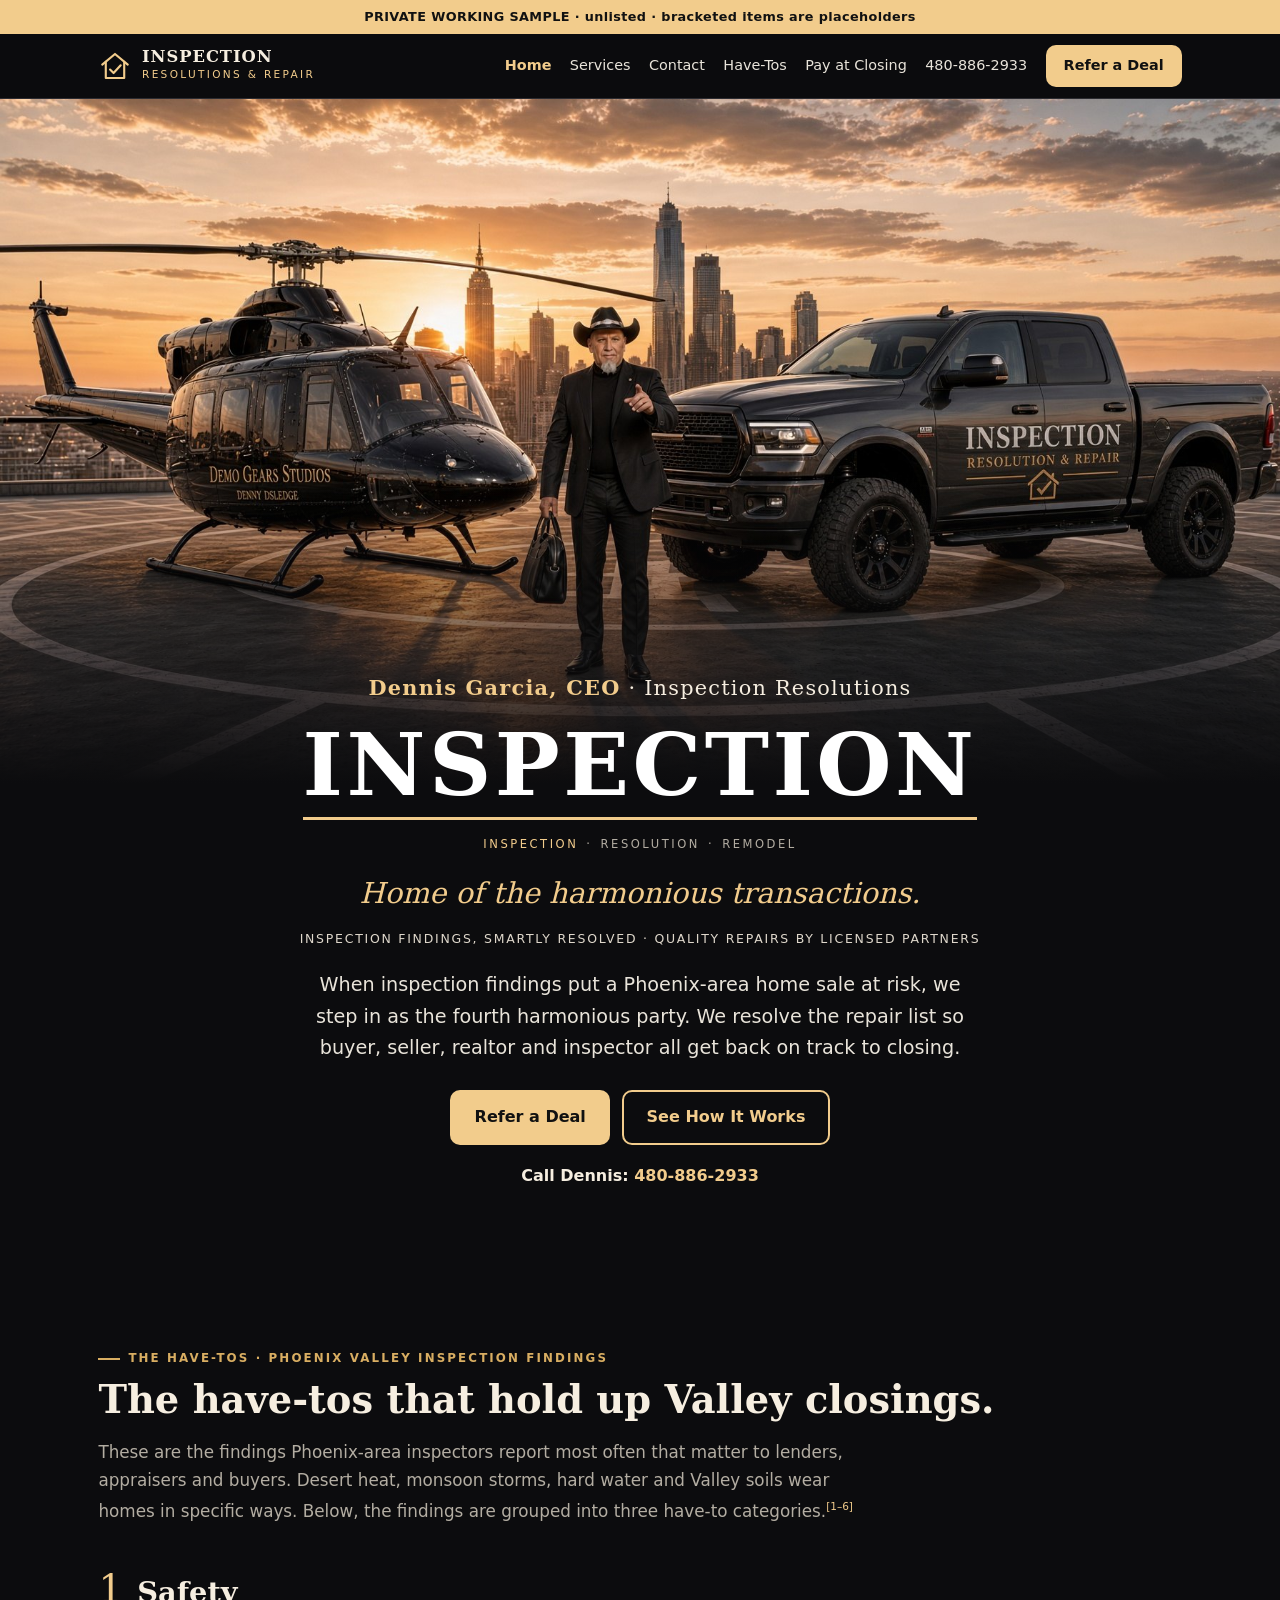
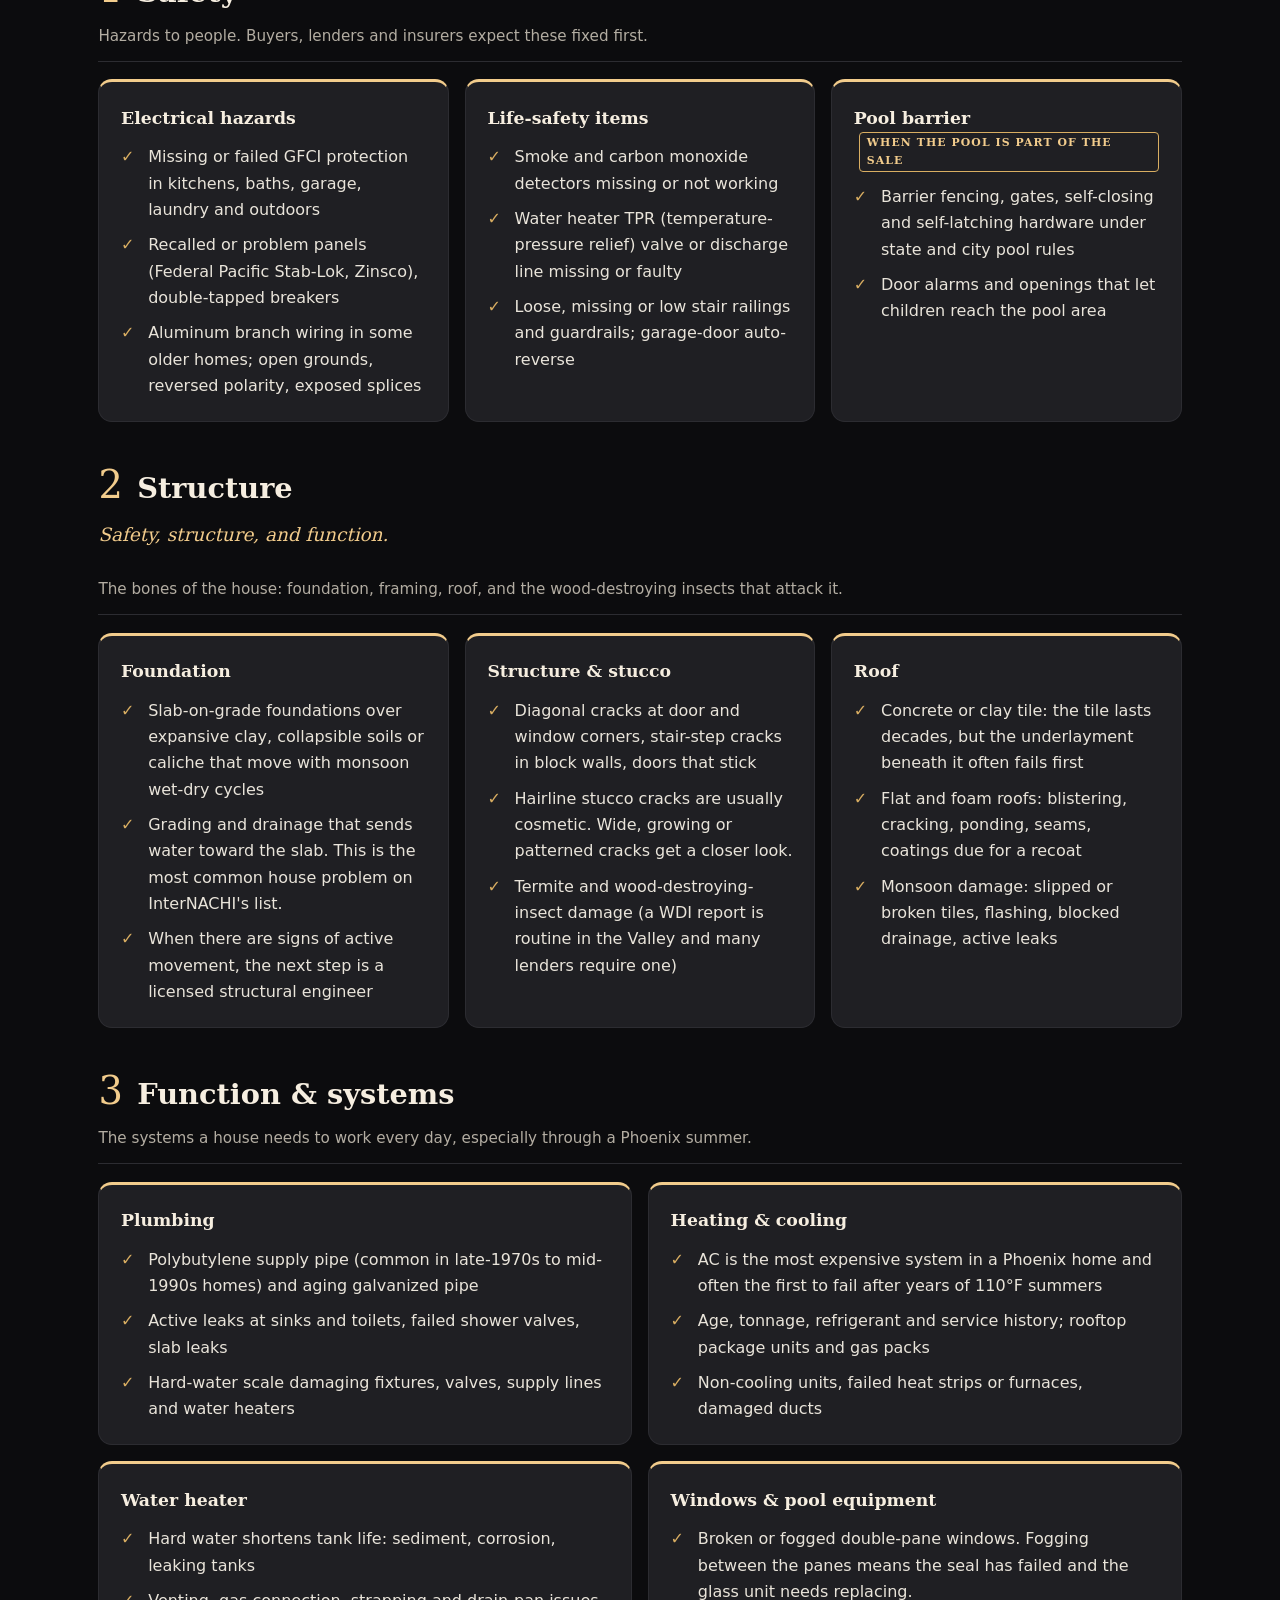
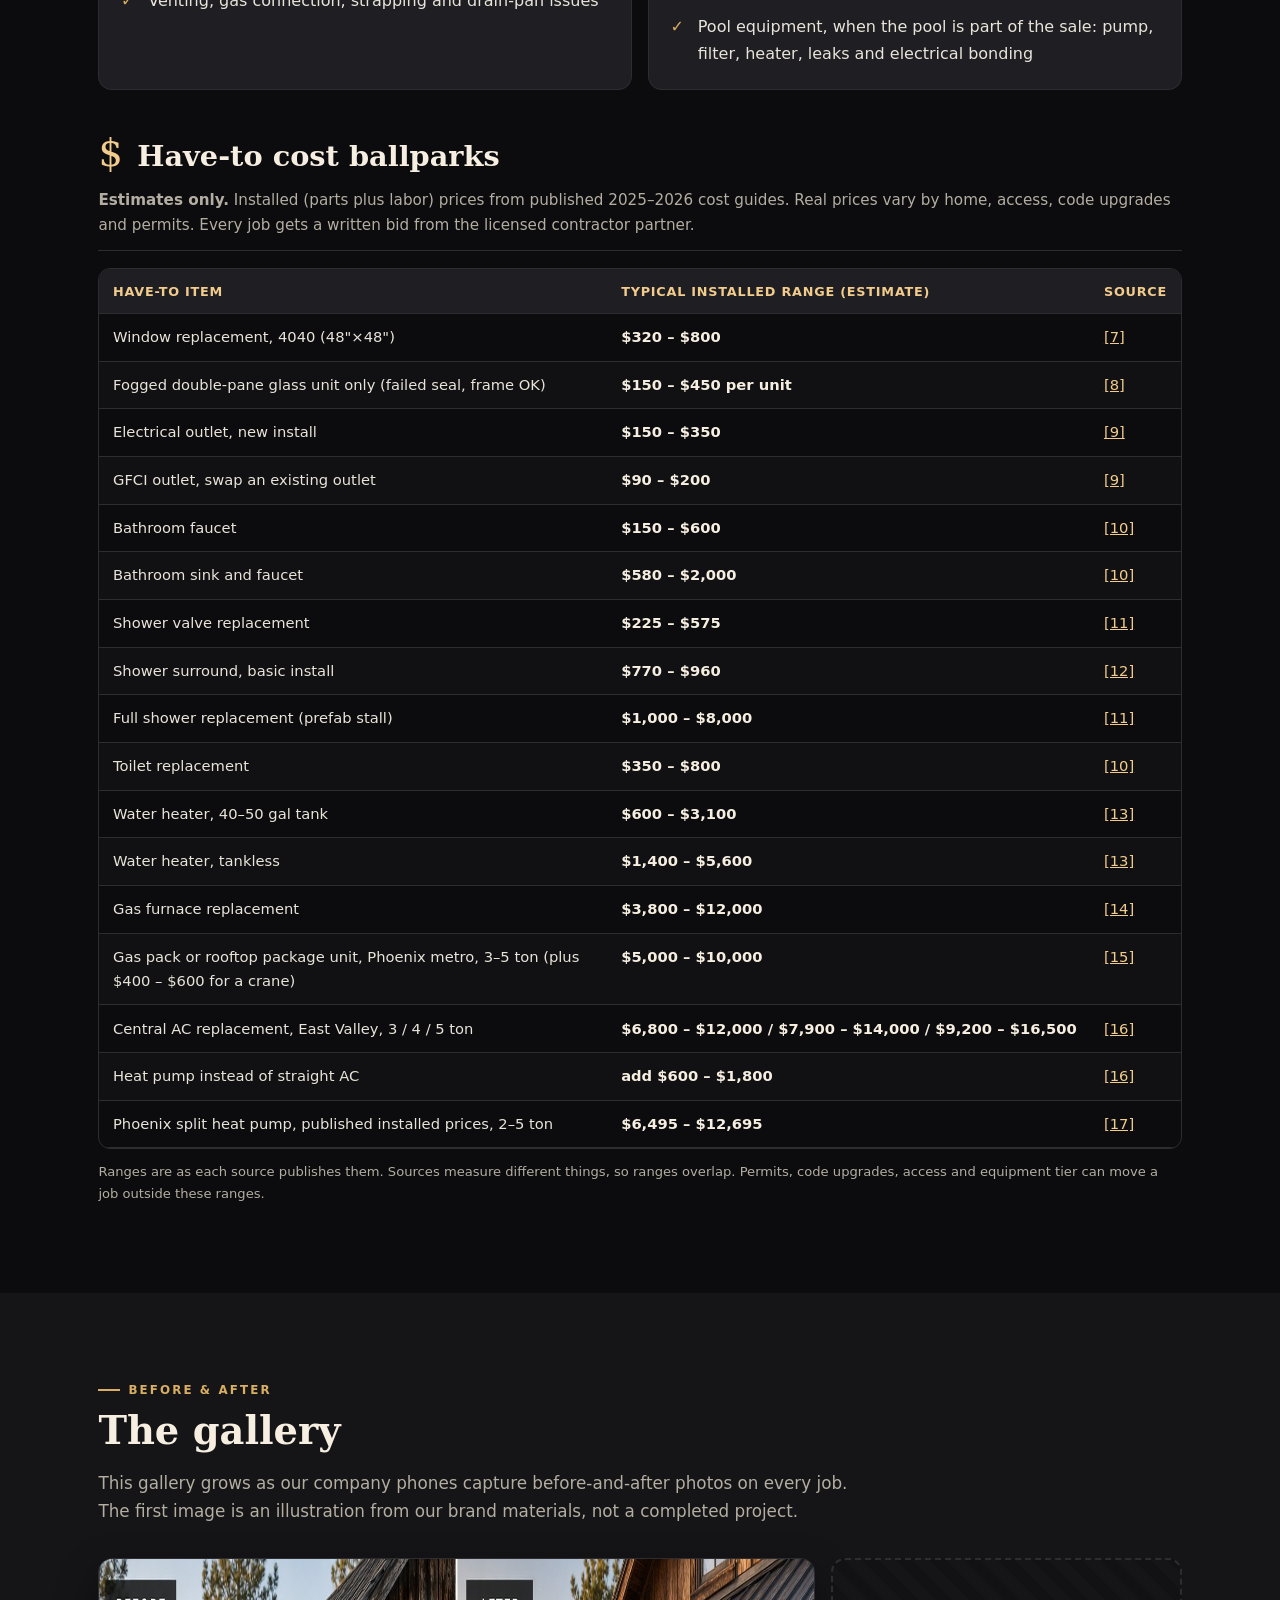
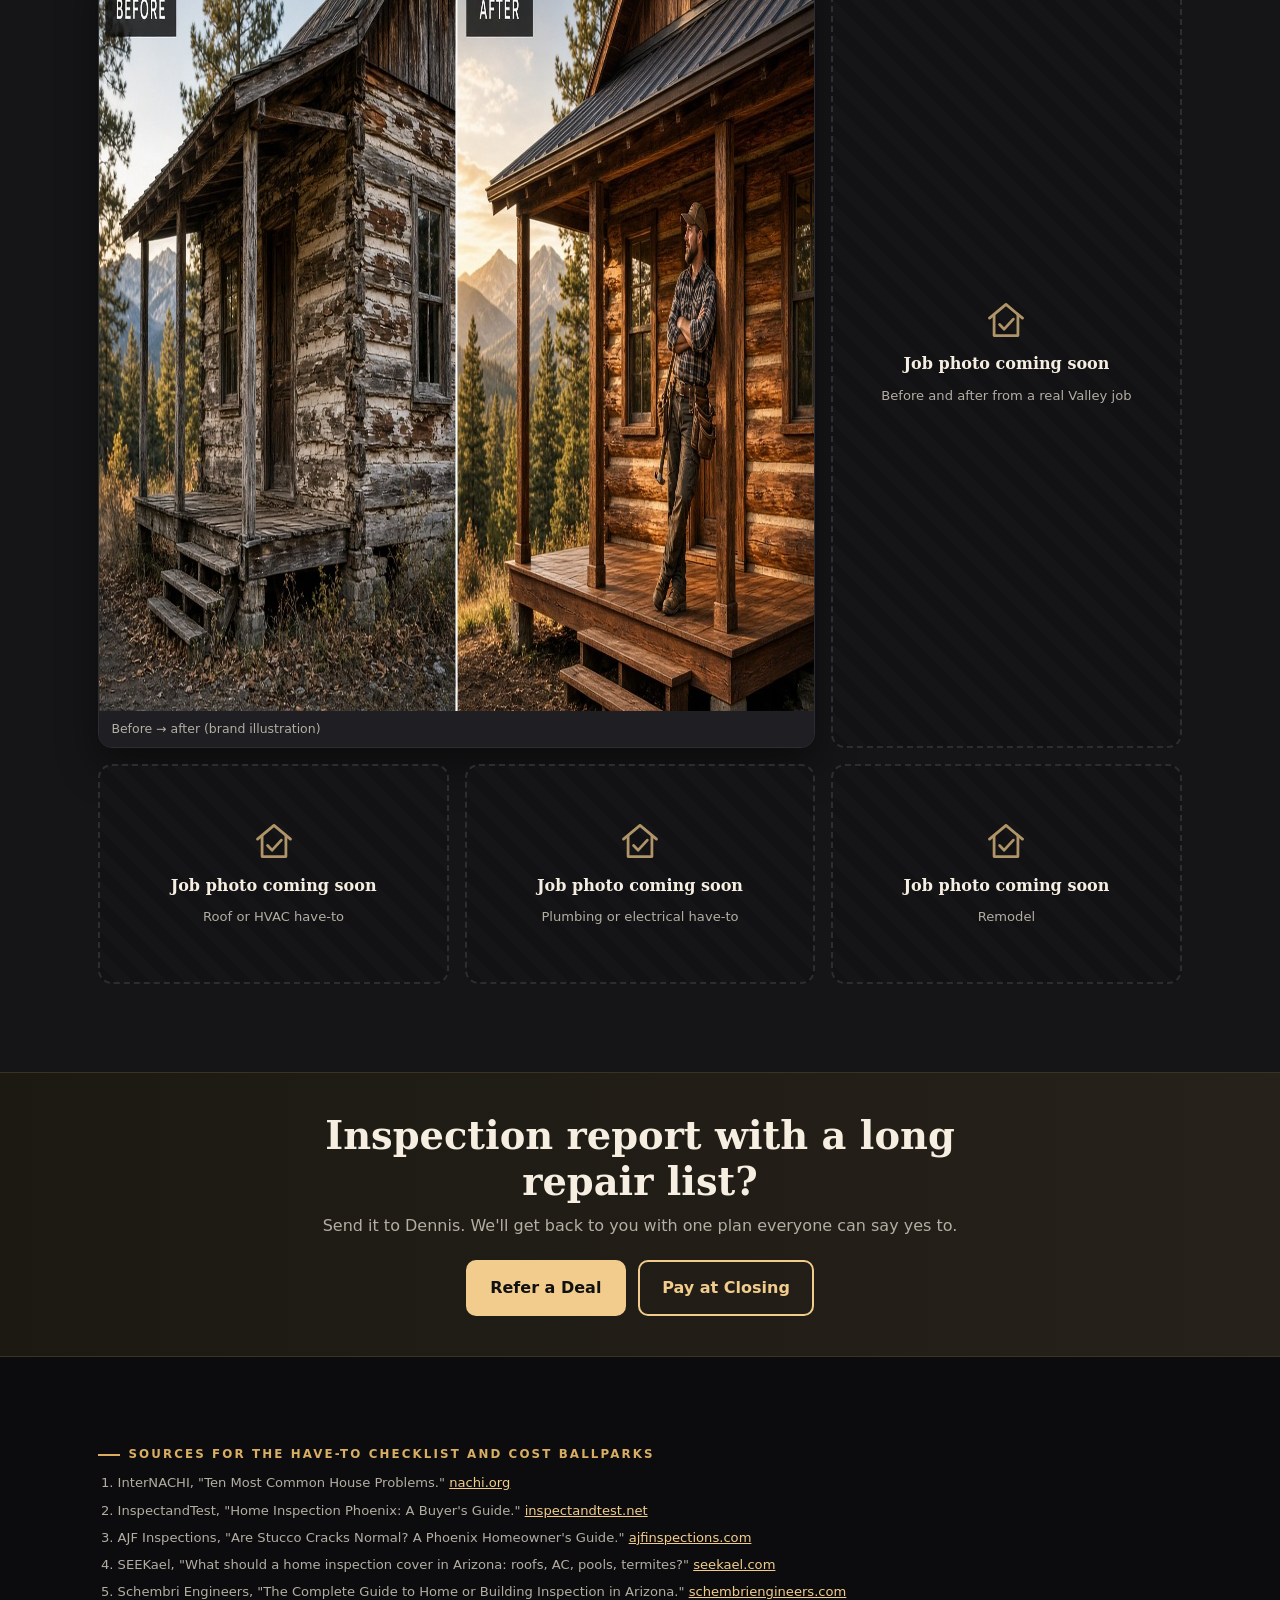
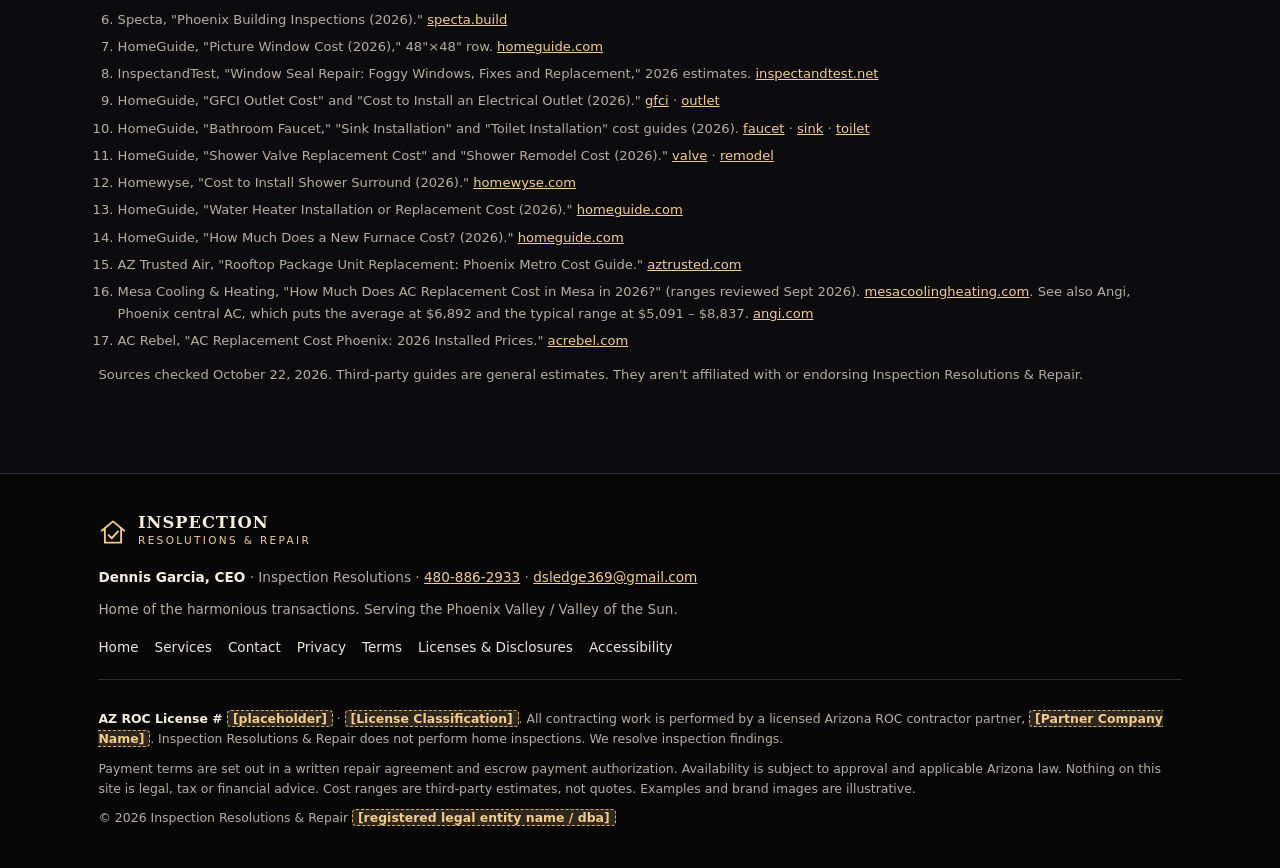
==== commit ecde2fa7: "Update tagline" ====
--- a/irr-dyzc31nq/index.html
+++ b/irr-dyzc31nq/index.html
@@ -4,10 +4,10 @@
 <meta charset="UTF-8">
 <meta name="viewport" content="width=device-width, initial-scale=1, viewport-fit=cover">
 <meta name="robots" content="noindex, nofollow"><!-- PREVIEW ONLY: remove before going live -->
-<title>Inspection Resolutions | Dennis Garcia, CEO | Home of the harmonious transaction</title>
+<title>Inspection Resolutions | Dennis Garcia, CEO | Home of the harmonious transactions</title>
 <meta name="description" content="Inspection, resolution and remodel for Phoenix-area home sales. Arizona have-to repair checklist and cost ballparks.">
 <meta name="theme-color" content="#0c0c0e">
-<meta property="og:title" content="Inspection Resolutions | Dennis Garcia, CEO | Home of the harmonious transaction">
+<meta property="og:title" content="Inspection Resolutions | Dennis Garcia, CEO | Home of the harmonious transactions">
 <meta property="og:description" content="Inspection, resolution and remodel for Phoenix-area home sales. Arizona have-to repair checklist and cost ballparks.">
 <meta property="og:image" content="assets/img/og-share.jpg">
 <link rel="icon" href="assets/icon.svg" type="image/svg+xml">
@@ -45,7 +45,7 @@
     <p class="hero-title"><b>Dennis Garcia, CEO</b> · Inspection Resolutions</p>
     <h1 class="rotator" aria-live="polite"><span class="word" id="rotWord">Inspection</span></h1>
     <ul class="rotator-dots" aria-hidden="true"><li class="on">Inspection</li><li>Resolution</li><li>Remodel</li></ul>
-    <p class="tagline">Home of the harmonious transaction.</p>
+    <p class="tagline">Home of the harmonious transactions.</p>
     <p class="secondary">Inspection findings, smartly resolved · Quality repairs by licensed partners</p>
     <p class="lead">When inspection findings put a Phoenix-area home sale at risk, we step in as the fourth harmonious party. We resolve the repair list so buyer, seller, realtor and inspector all get back on track to closing.</p>
     <div class="cta">
@@ -209,7 +209,7 @@
   <div class="container">
     <a href="index.html" class="brand"><img src="assets/icon.svg" width="30" height="30" alt=""><span><b>INSPECTION</b><small>Resolutions &amp; Repair</small></span></a>
     <p><b style="color:var(--cream)">Dennis Garcia, CEO</b> · Inspection Resolutions · <a href="tel:+14808862933">480-886-2933</a> · <a href="mailto:dsledge369@gmail.com">dsledge369@gmail.com</a></p>
-    <p>Home of the harmonious transaction. Serving the Phoenix Valley / Valley of the Sun.</p>
+    <p>Home of the harmonious transactions. Serving the Phoenix Valley / Valley of the Sun.</p>
     <nav aria-label="Footer">
       <a href="index.html">Home</a><a href="services.html">Services</a><a href="contact.html">Contact</a>
       <a href="legal.html#privacy">Privacy</a><a href="legal.html#terms">Terms</a><a href="legal.html#disclosures">Licenses &amp; Disclosures</a><a href="legal.html#accessibility">Accessibility</a>
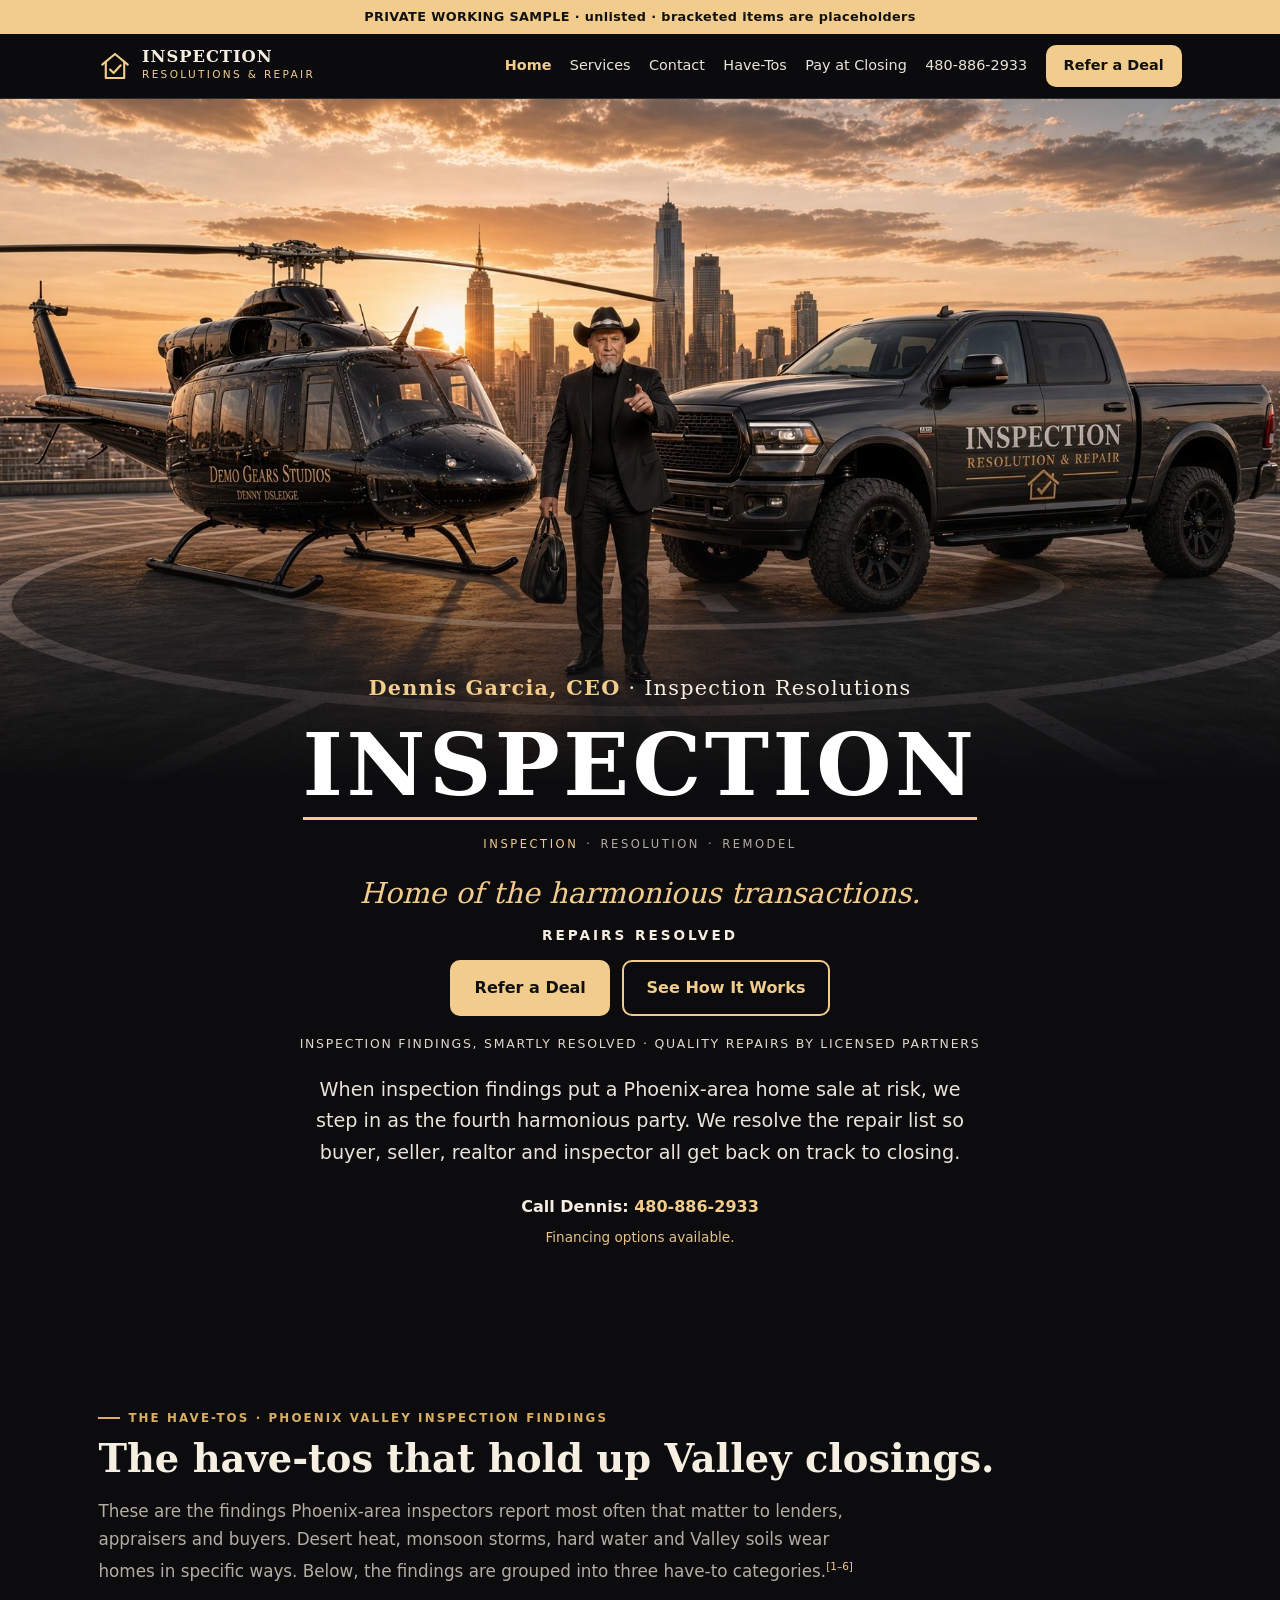
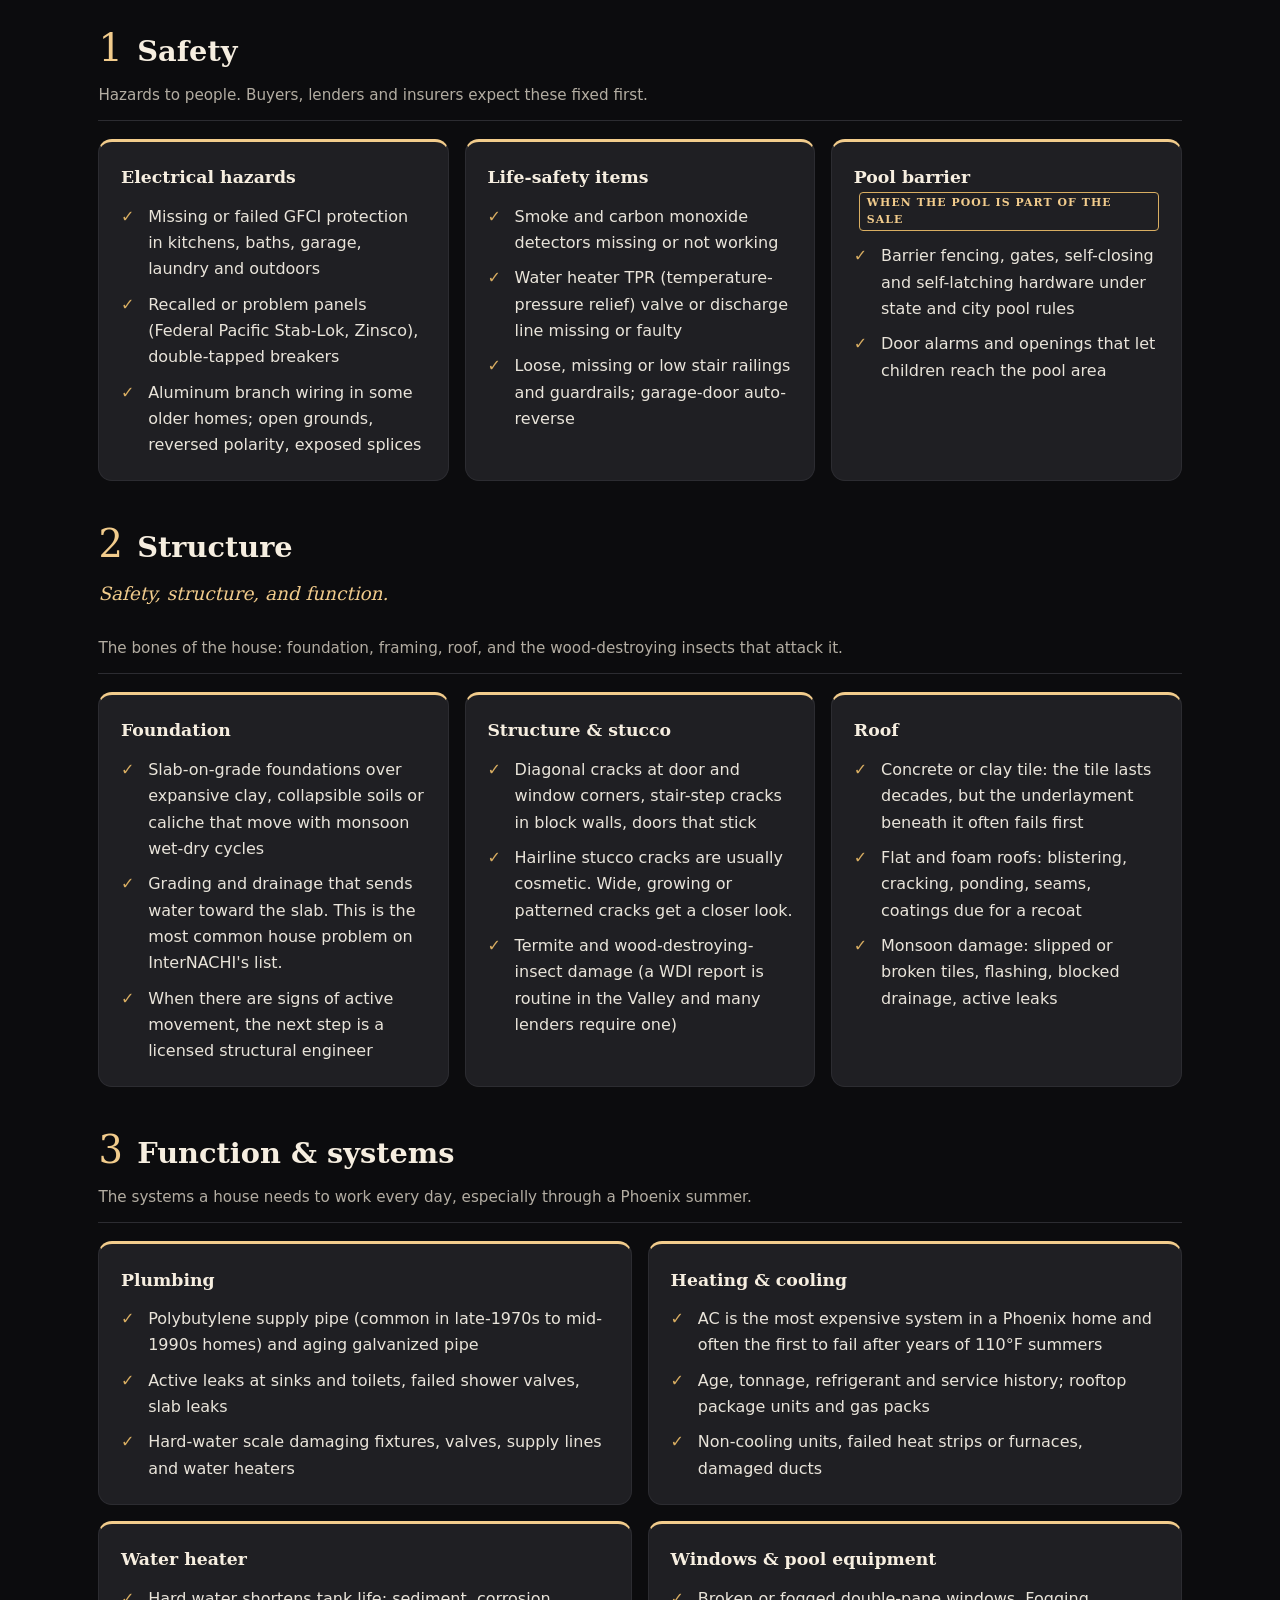
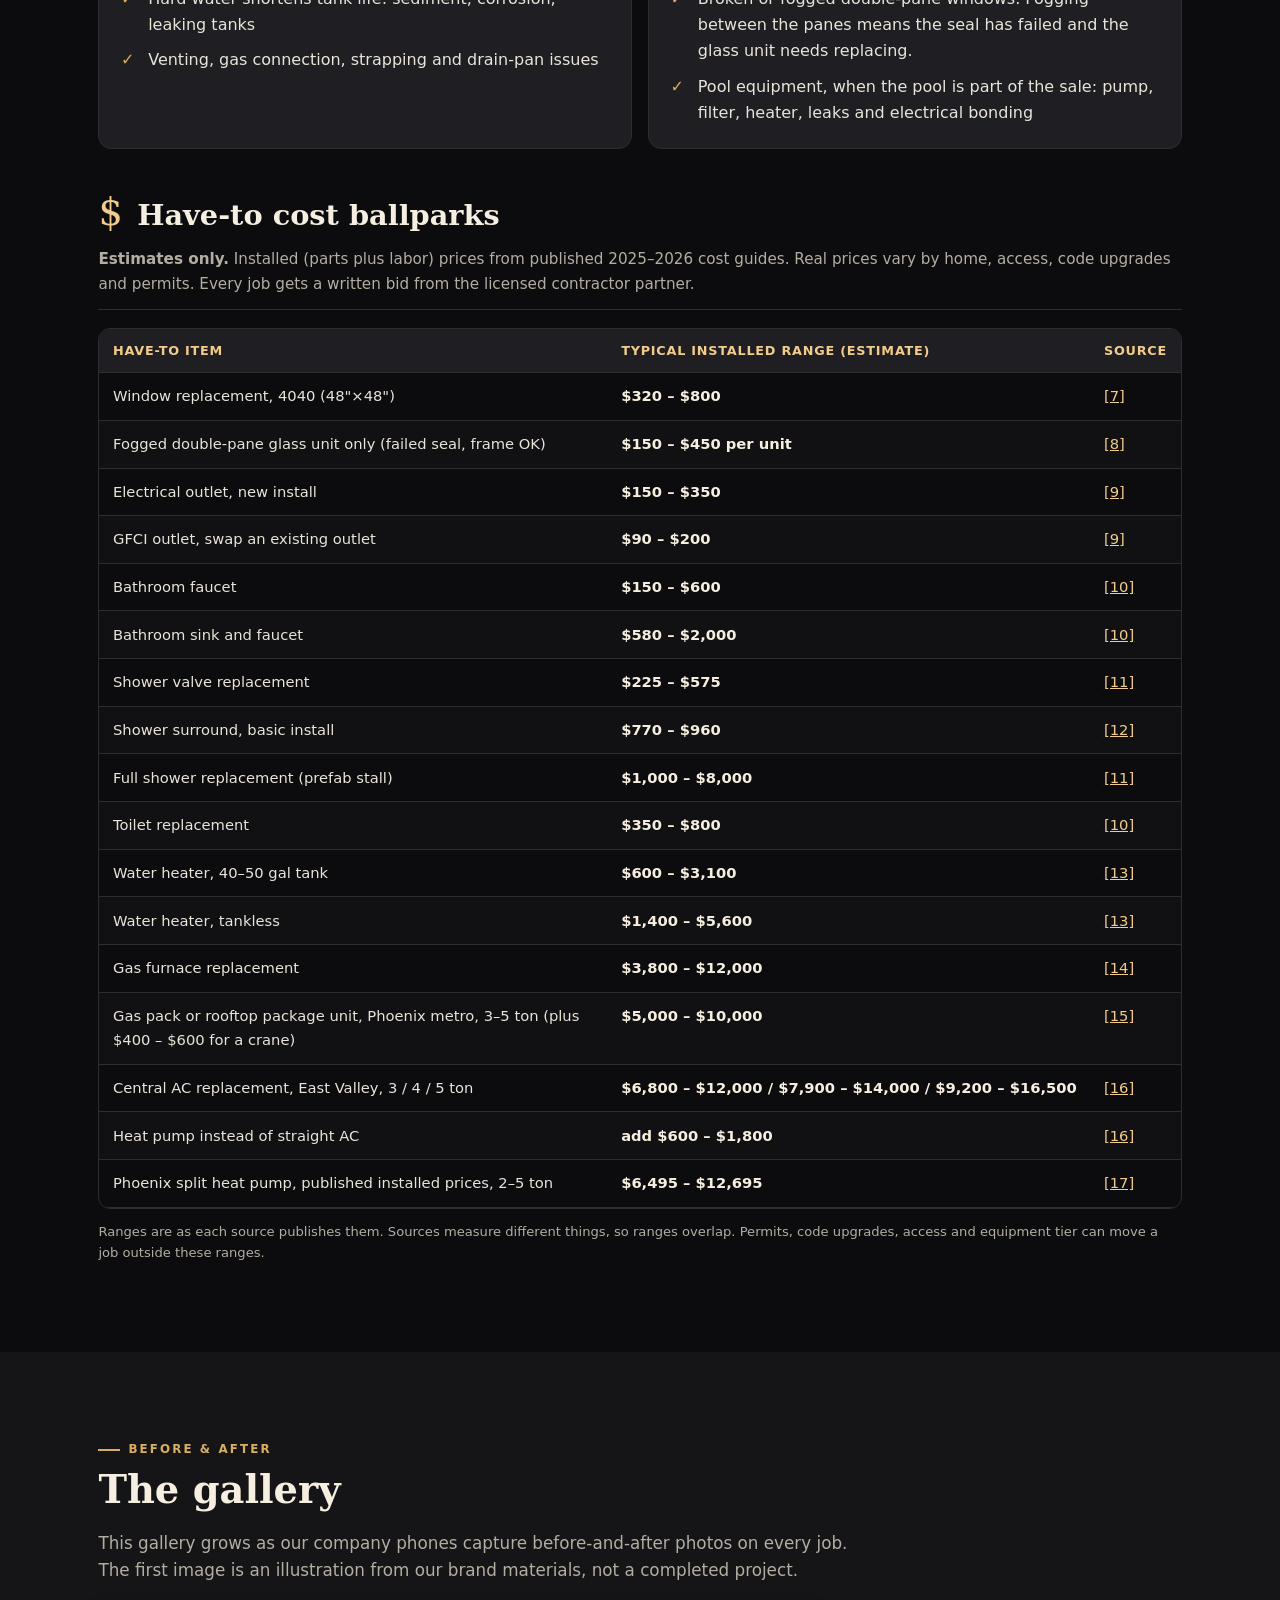
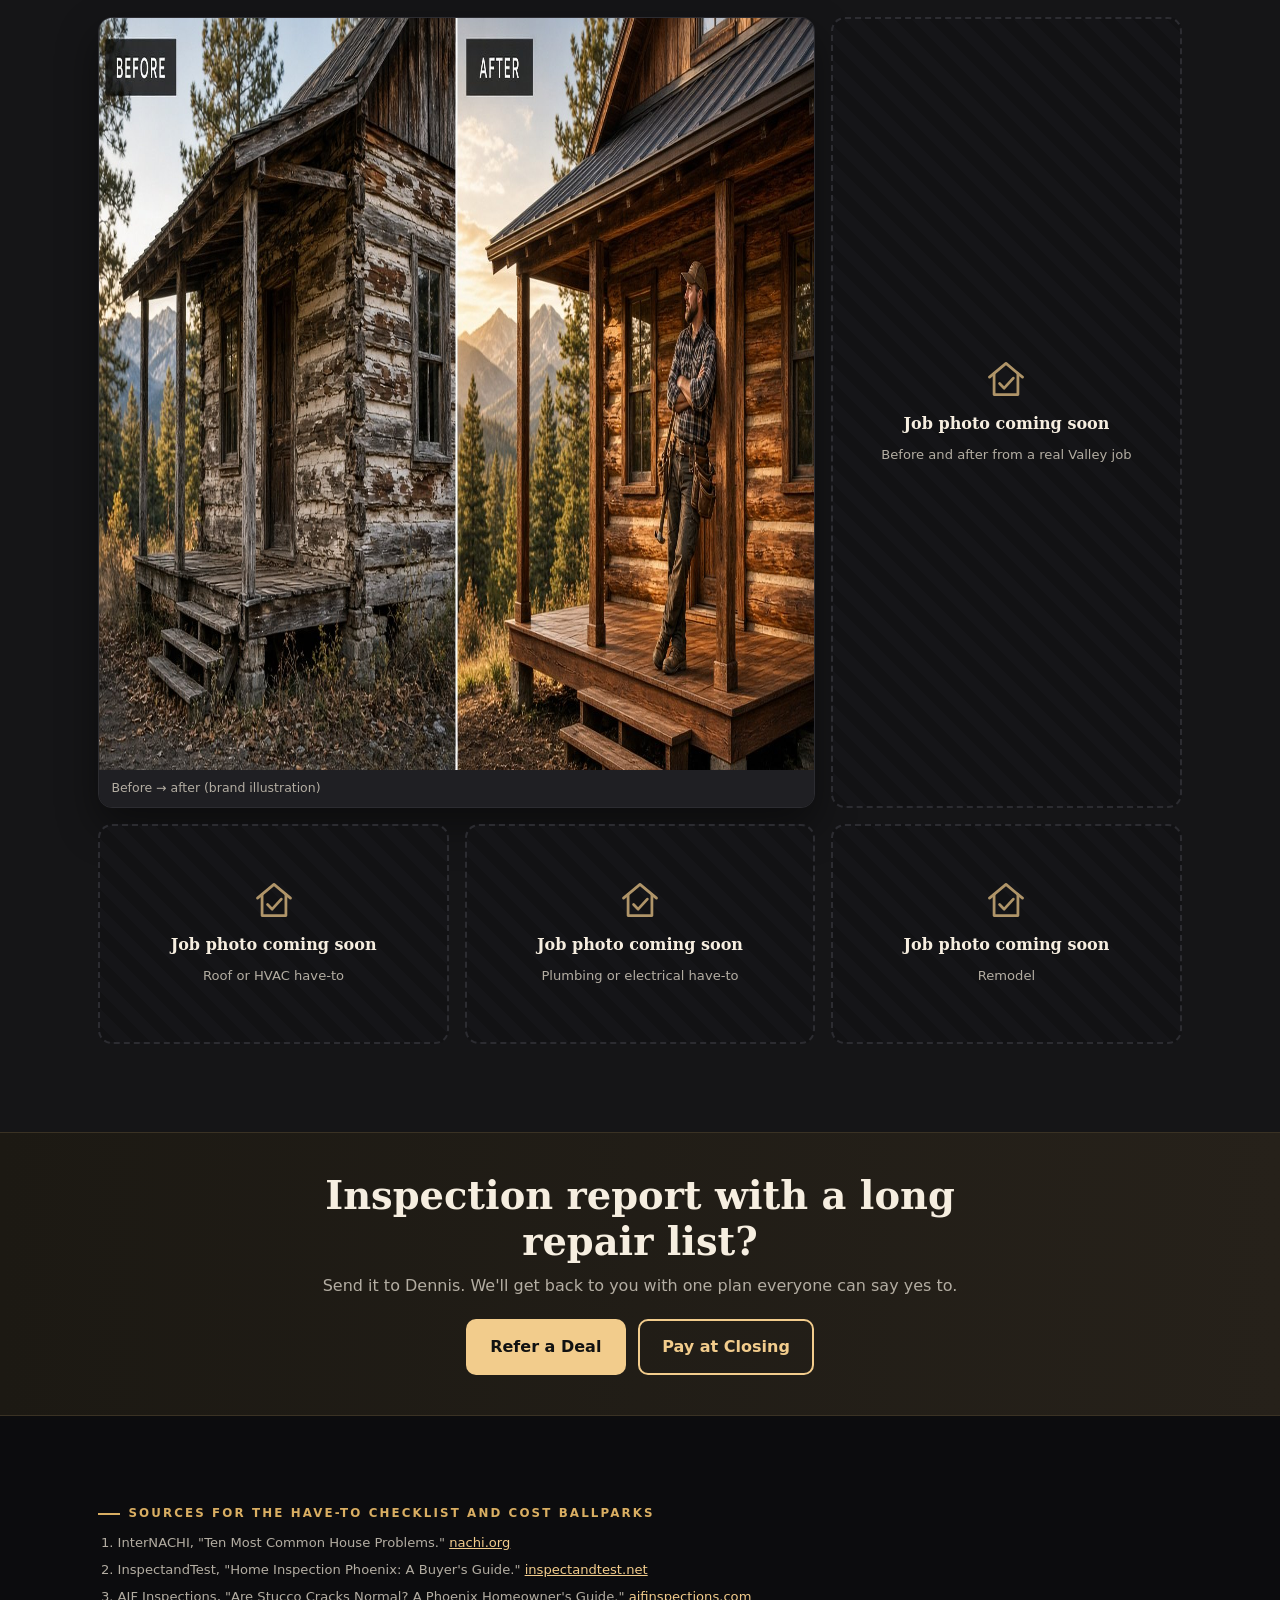
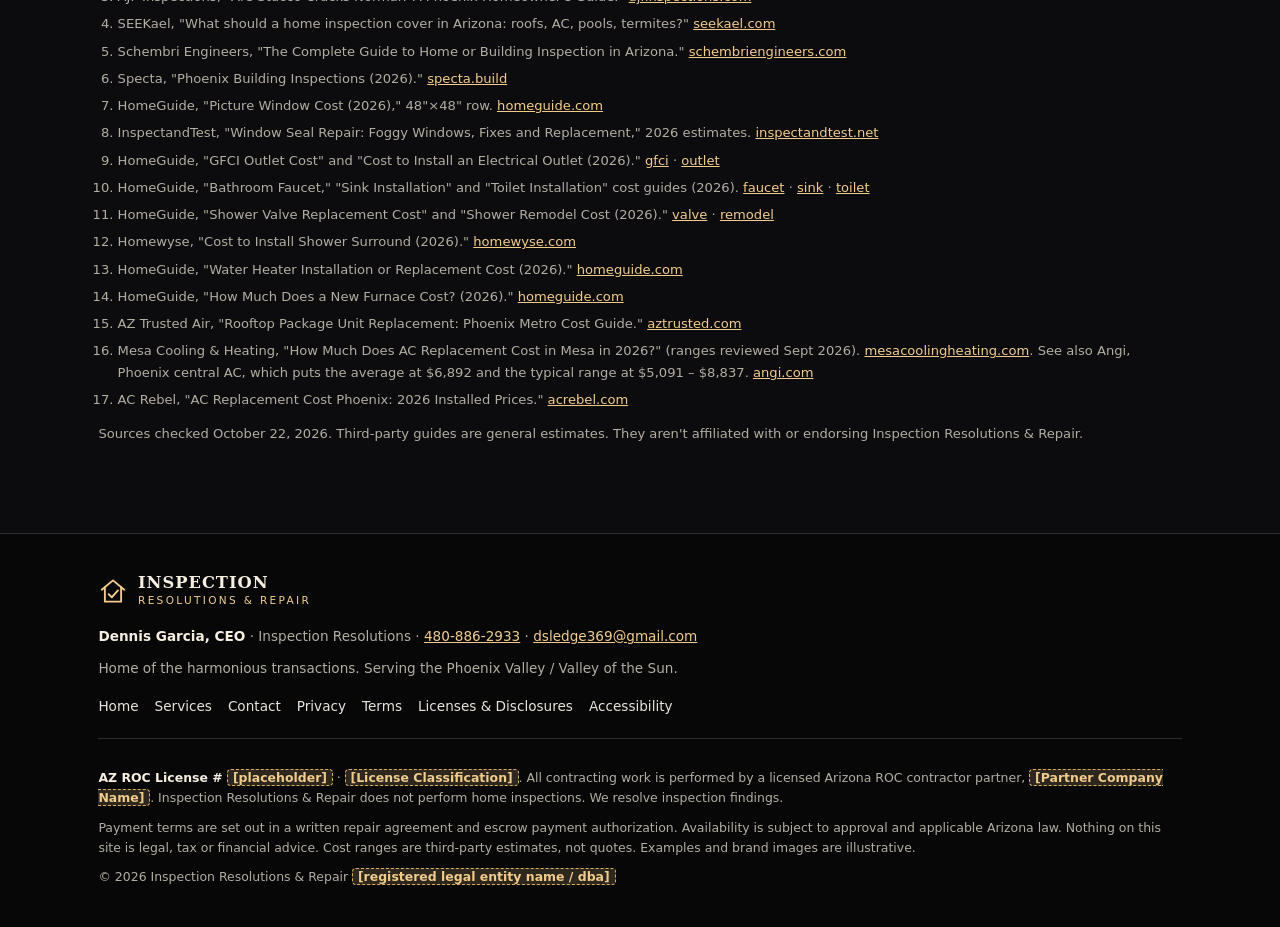
==== commit c499c046: "Hero: Repairs Resolved, financing line, how-it-works button up top" ====
--- a/irr-dyzc31nq/index.html
+++ b/irr-dyzc31nq/index.html
@@ -46,13 +46,15 @@
     <h1 class="rotator" aria-live="polite"><span class="word" id="rotWord">Inspection</span></h1>
     <ul class="rotator-dots" aria-hidden="true"><li class="on">Inspection</li><li>Resolution</li><li>Remodel</li></ul>
     <p class="tagline">Home of the harmonious transactions.</p>
-    <p class="secondary">Inspection findings, smartly resolved · Quality repairs by licensed partners</p>
-    <p class="lead">When inspection findings put a Phoenix-area home sale at risk, we step in as the fourth harmonious party. We resolve the repair list so buyer, seller, realtor and inspector all get back on track to closing.</p>
+    <p class="tagline-sub">Repairs Resolved</p>
     <div class="cta">
       <a href="contact.html#refer" class="btn btn-gold">Refer a Deal</a>
       <a href="services.html" class="btn btn-line">See How It Works</a>
     </div>
+    <p class="secondary">Inspection findings, smartly resolved · Quality repairs by licensed partners</p>
+    <p class="lead">When inspection findings put a Phoenix-area home sale at risk, we step in as the fourth harmonious party. We resolve the repair list so buyer, seller, realtor and inspector all get back on track to closing.</p>
     <p class="hero-call">Call Dennis: <a href="tel:+14808862933">480-886-2933</a></p>
+    <p class="hero-finance">Financing options available.</p>
   </div>
 </section>
 
--- a/irr-dyzc31nq/assets/styles.css
+++ b/irr-dyzc31nq/assets/styles.css
@@ -256,3 +256,6 @@
 .hero-media::after{content:"";position:absolute;left:0;right:0;bottom:0;height:45%;background:linear-gradient(180deg,rgba(12,12,14,0),var(--black))}
 .hero-body{position:relative;text-align:center;margin-top:-4.5rem;padding-bottom:3.5rem;z-index:2}
 @media (min-width:960px){.hero-media img{height:min(76vh,780px)}.hero-body{margin-top:-7rem;padding-bottom:4.5rem}}
+.tagline-sub{font-size:.85rem;letter-spacing:.22em;text-transform:uppercase;font-weight:700;color:var(--cream);margin:0 0 .9rem}
+.hero2 .tagline-sub + .cta{margin:0 0 1.1rem}
+.hero-finance{margin:.35rem 0 0;font-size:.85rem;color:var(--gold);opacity:.95}
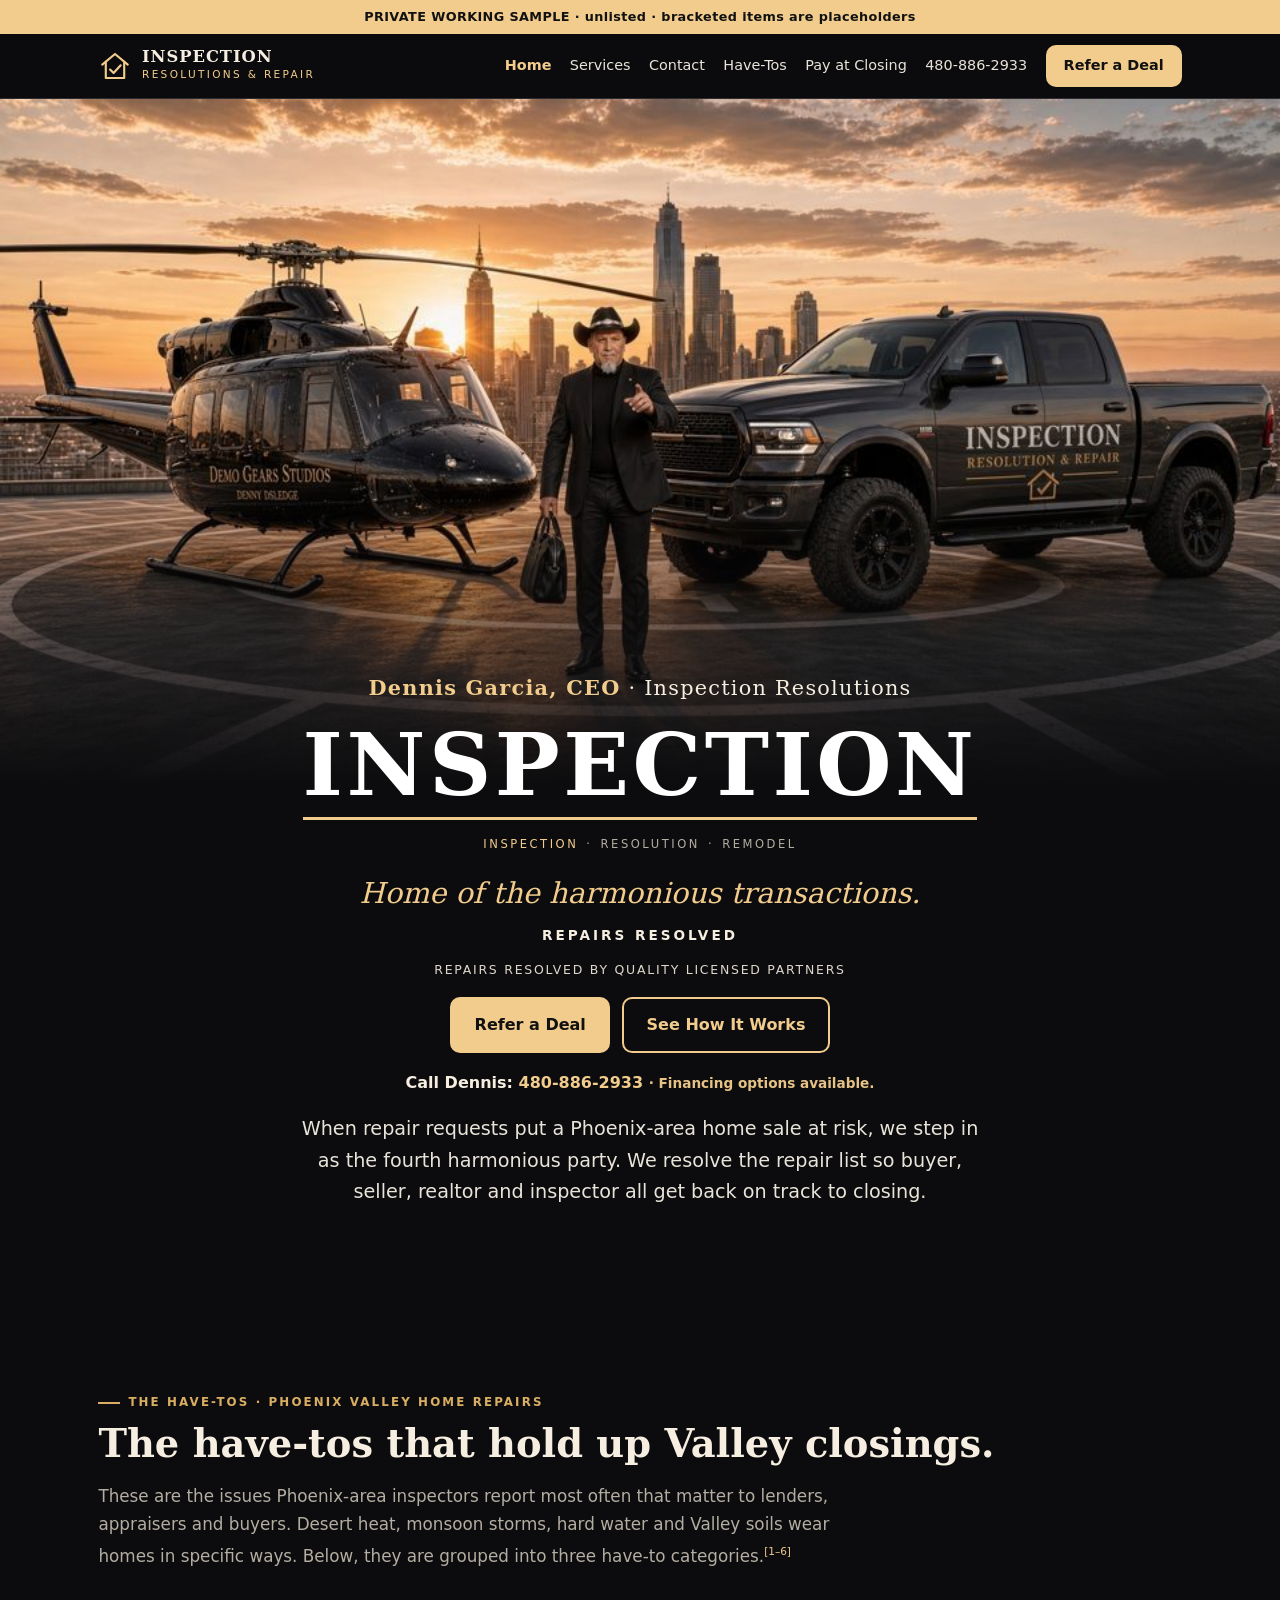
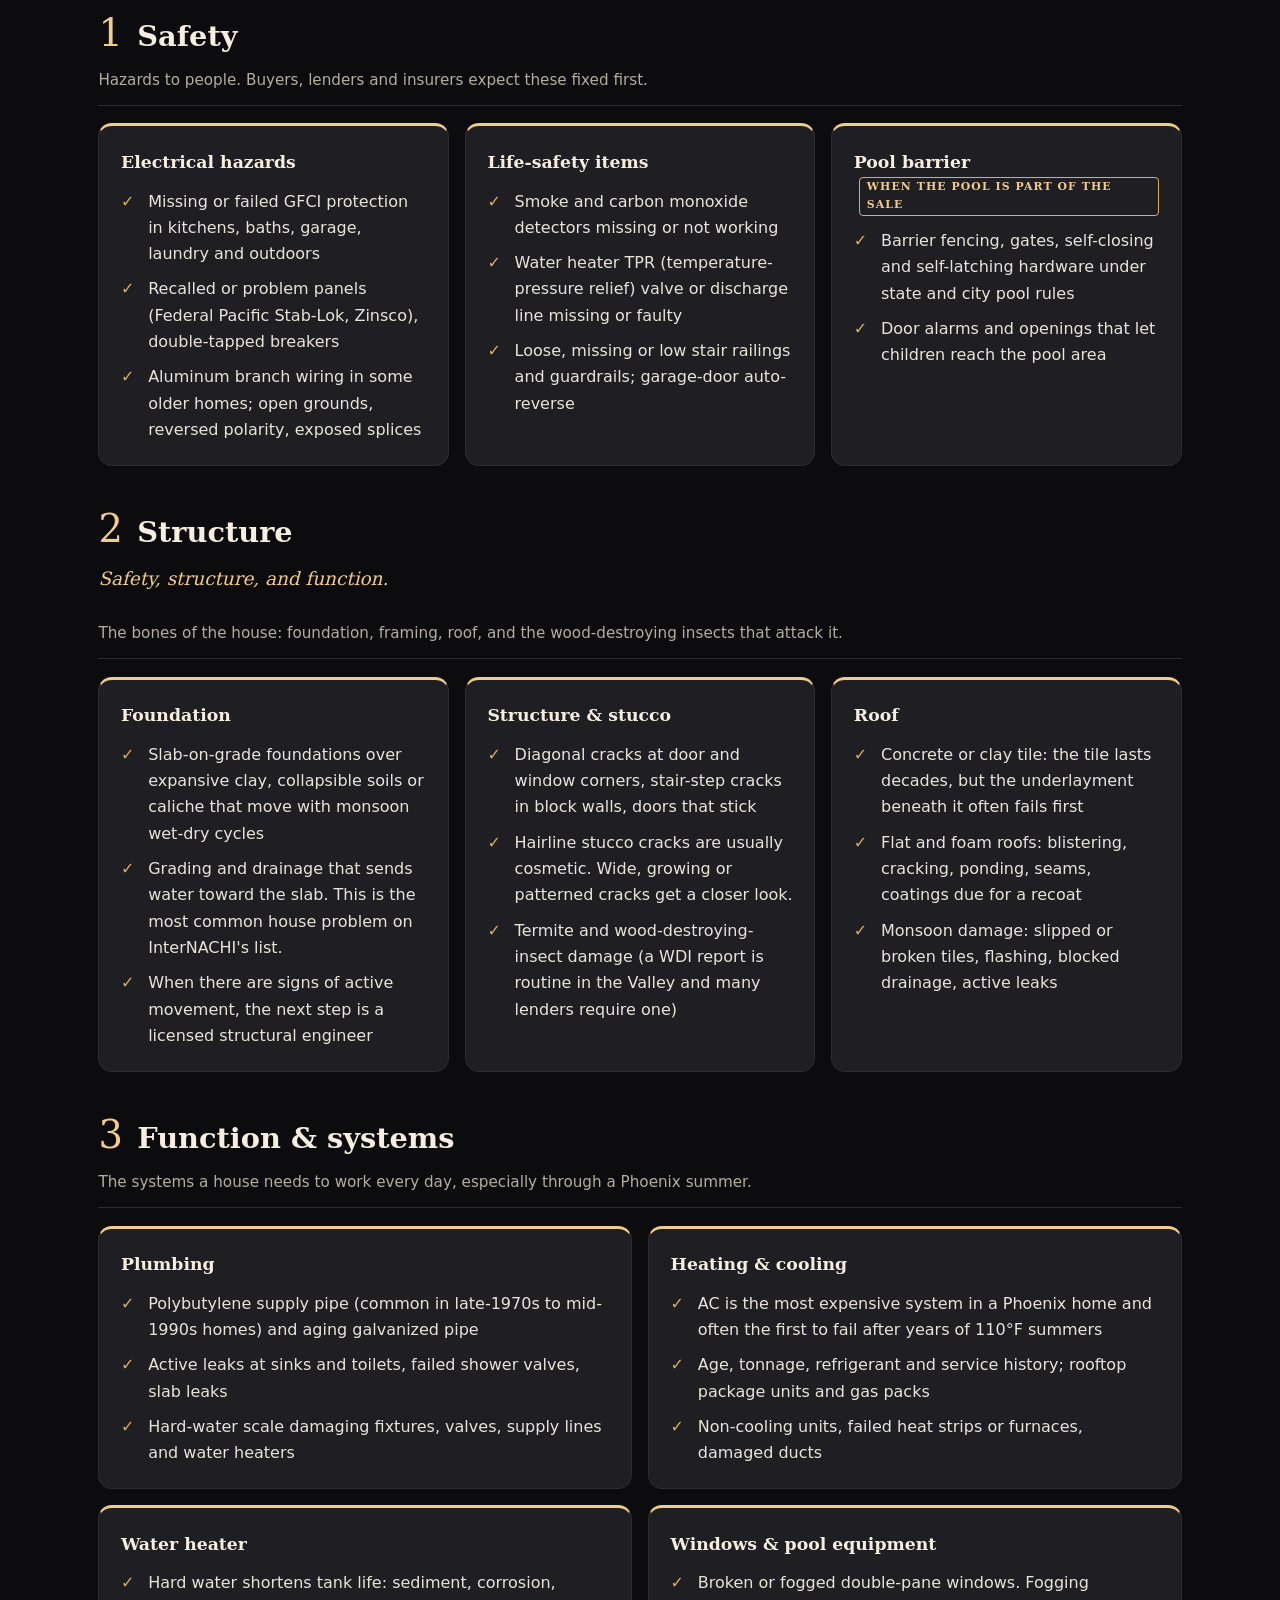
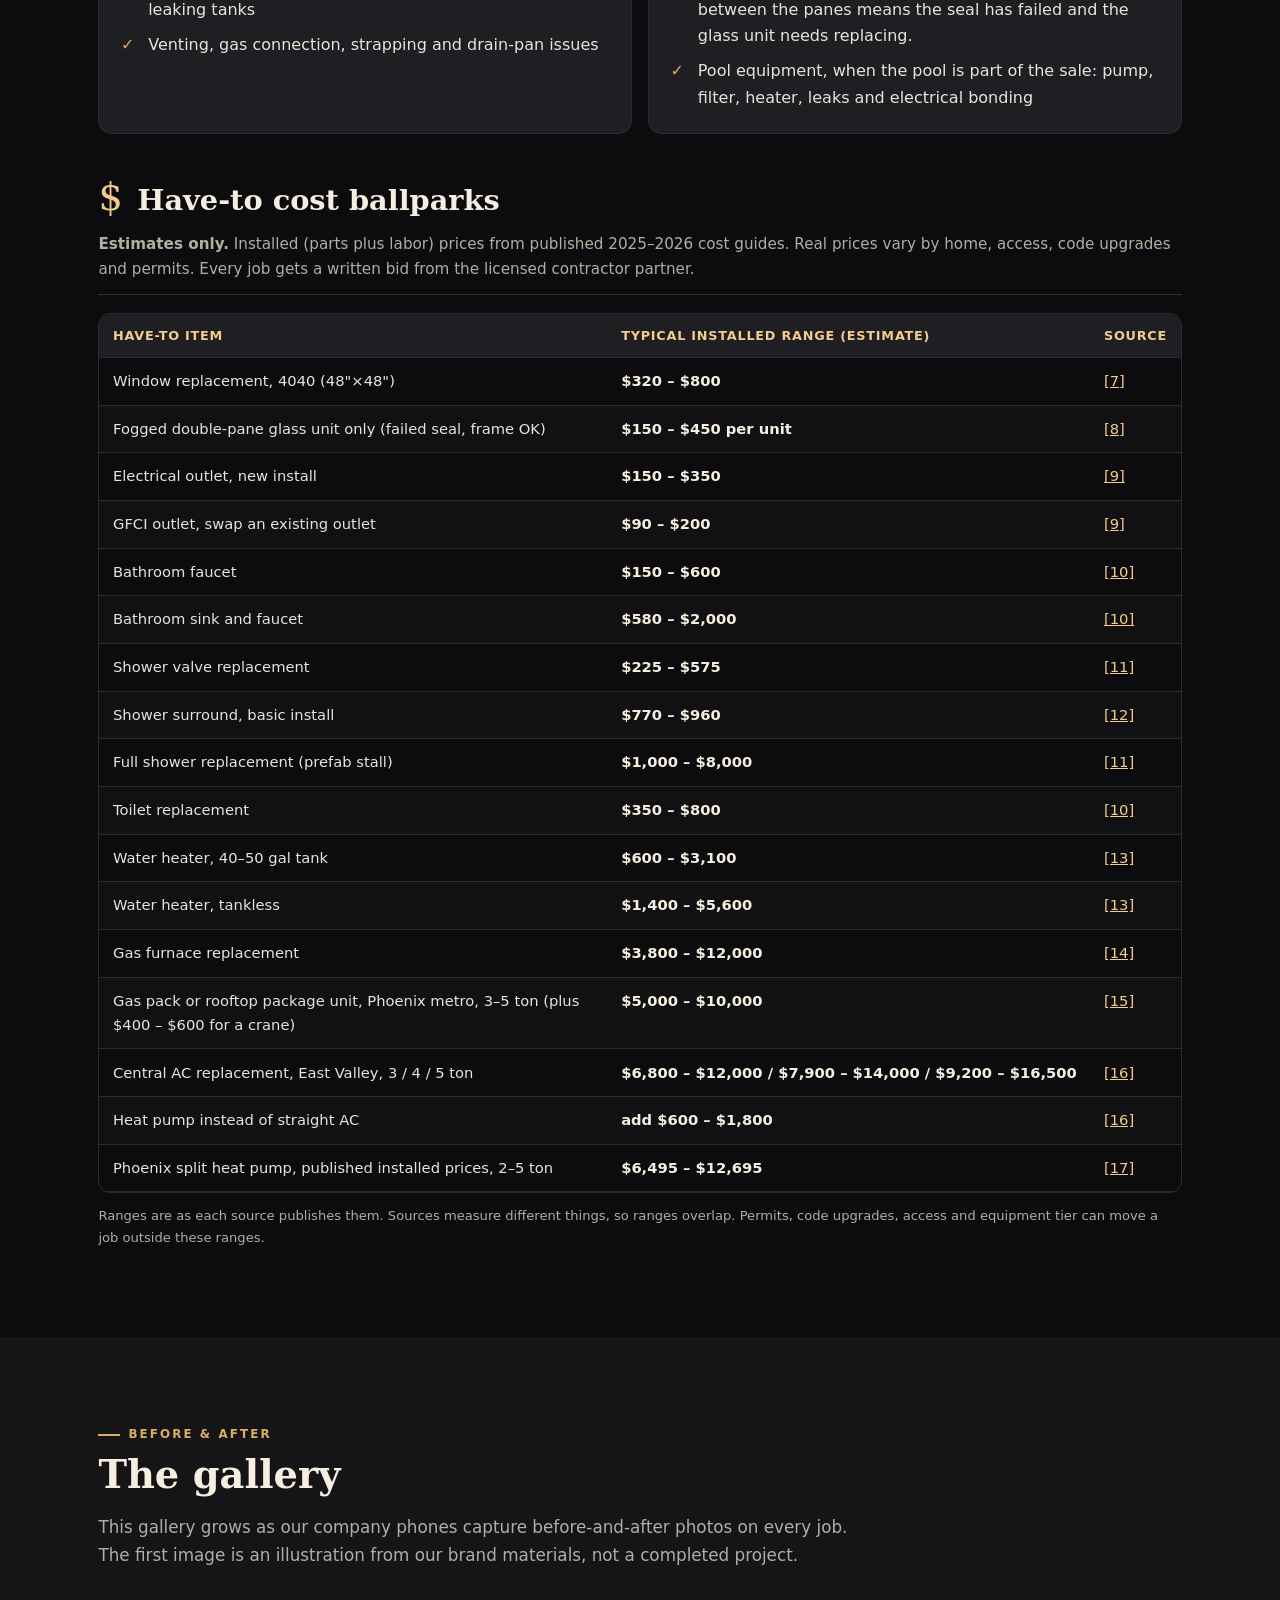
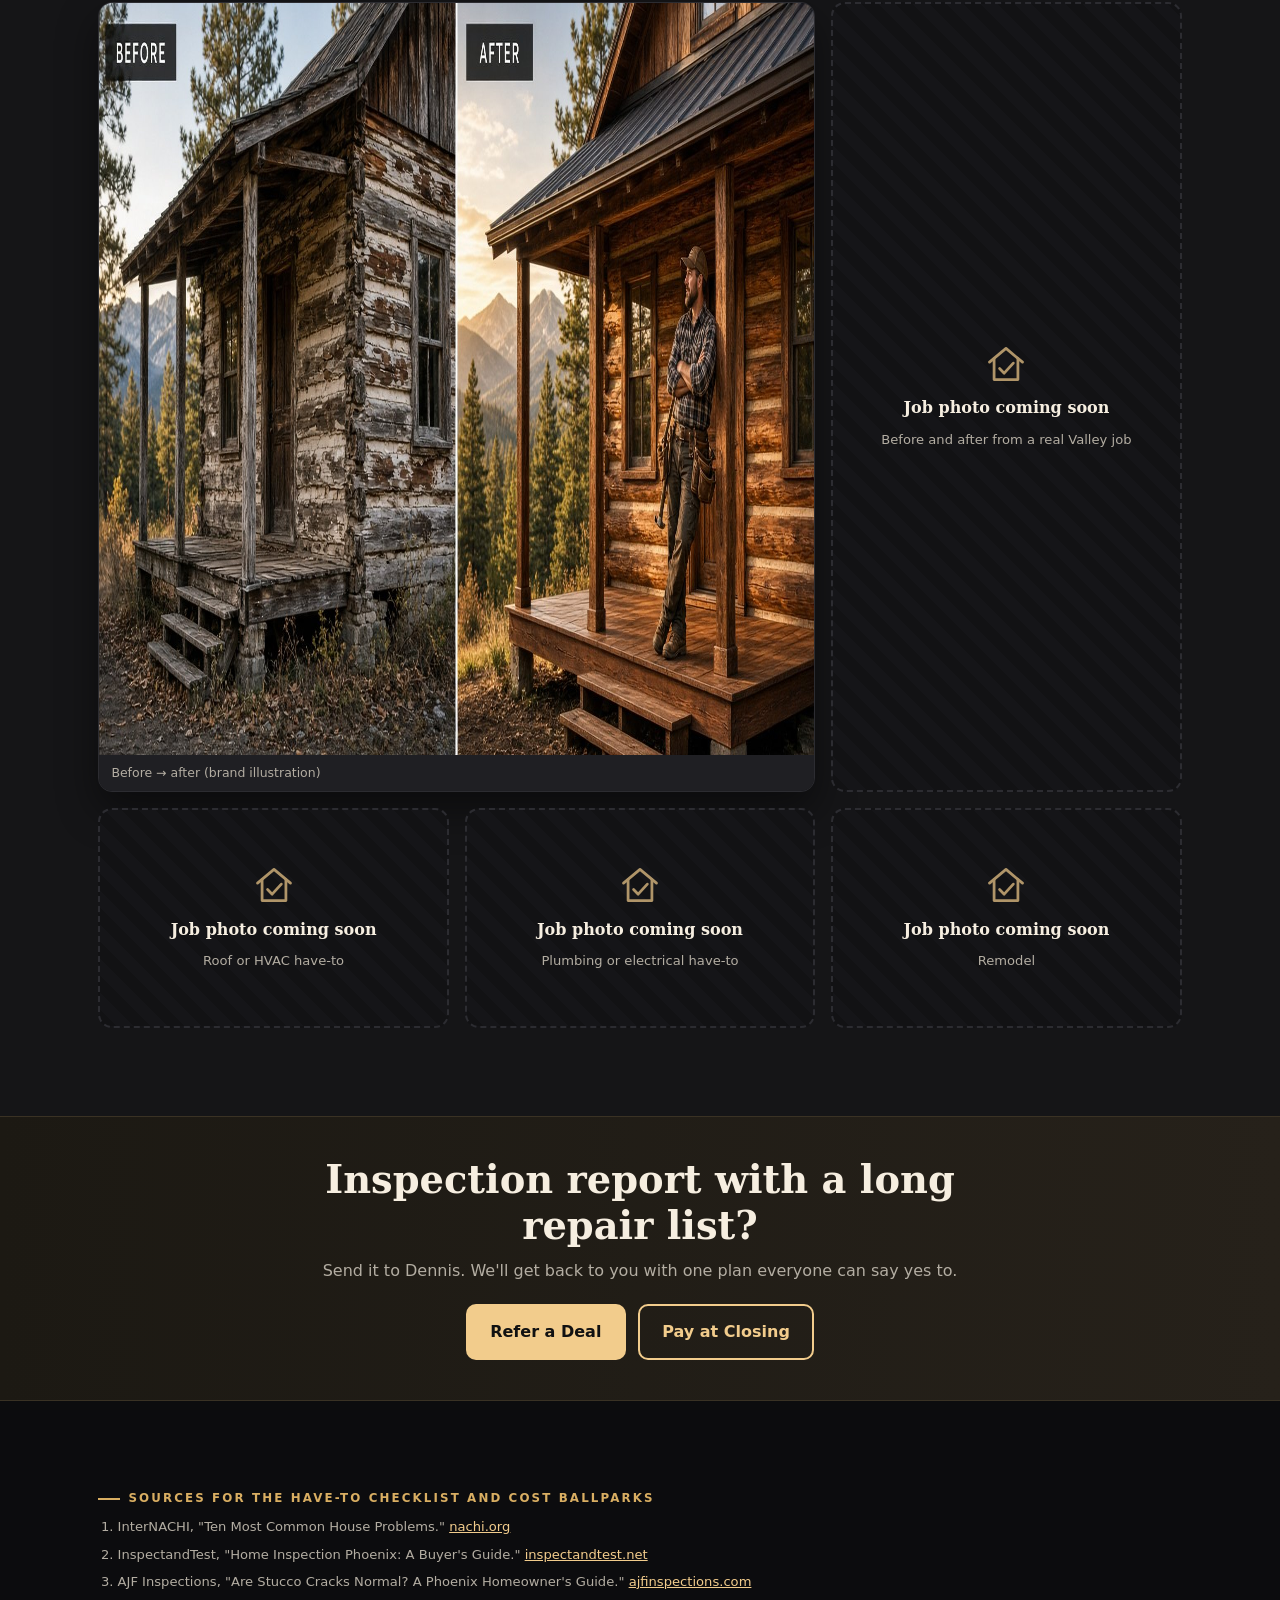
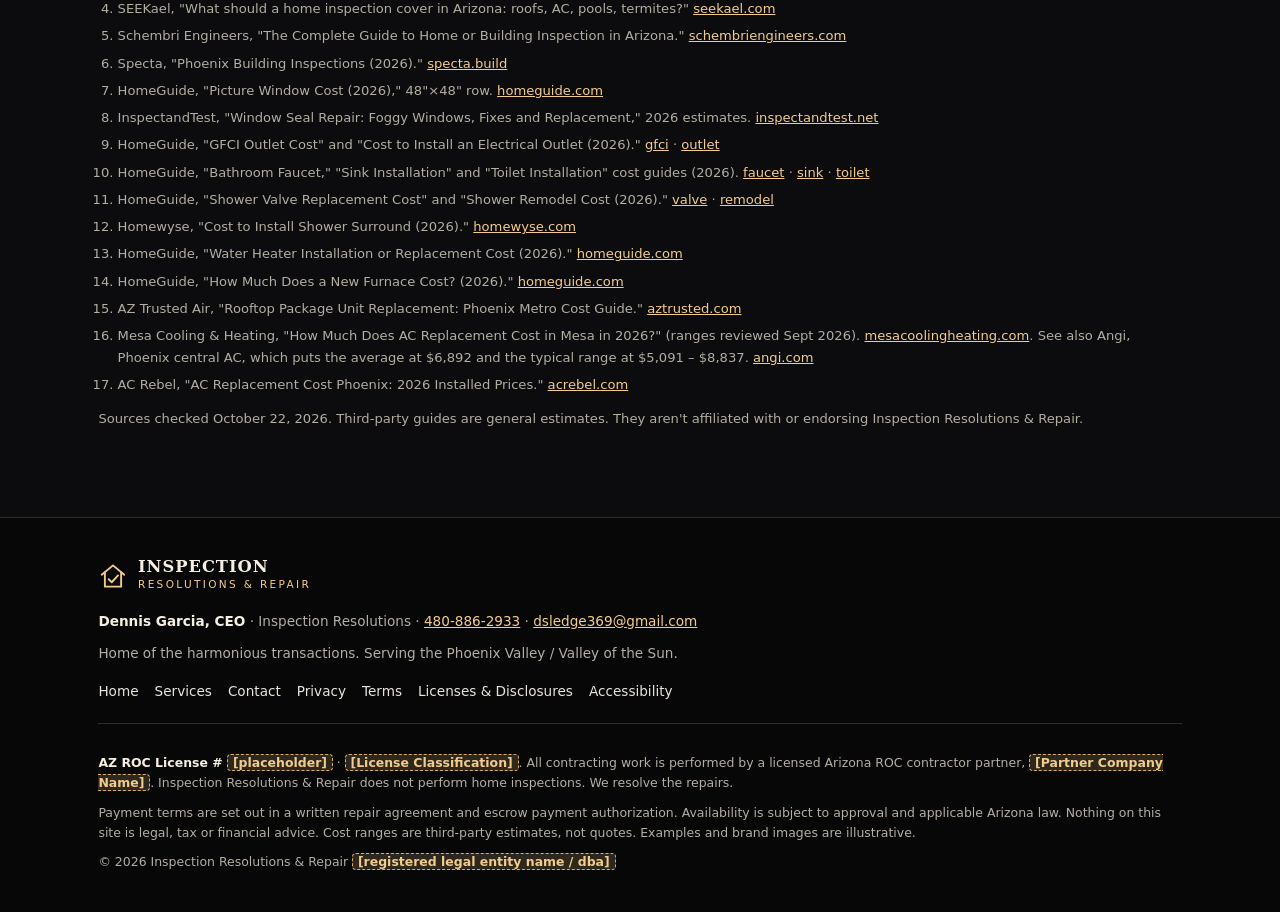
==== commit 17276d6c: "Wording: repairs focus; phone up top" ====
--- a/irr-dyzc31nq/index.html
+++ b/irr-dyzc31nq/index.html
@@ -47,23 +47,22 @@
     <ul class="rotator-dots" aria-hidden="true"><li class="on">Inspection</li><li>Resolution</li><li>Remodel</li></ul>
     <p class="tagline">Home of the harmonious transactions.</p>
     <p class="tagline-sub">Repairs Resolved</p>
+    <p class="secondary">Repairs resolved by quality licensed partners</p>
     <div class="cta">
       <a href="contact.html#refer" class="btn btn-gold">Refer a Deal</a>
       <a href="services.html" class="btn btn-line">See How It Works</a>
     </div>
-    <p class="secondary">Inspection findings, smartly resolved · Quality repairs by licensed partners</p>
-    <p class="lead">When inspection findings put a Phoenix-area home sale at risk, we step in as the fourth harmonious party. We resolve the repair list so buyer, seller, realtor and inspector all get back on track to closing.</p>
-    <p class="hero-call">Call Dennis: <a href="tel:+14808862933">480-886-2933</a></p>
-    <p class="hero-finance">Financing options available.</p>
+    <p class="hero-call">Call Dennis: <a href="tel:+14808862933">480-886-2933</a> <span class="hero-finance">· Financing options available.</span></p>
+    <p class="lead">When repair requests put a Phoenix-area home sale at risk, we step in as the fourth harmonious party. We resolve the repair list so buyer, seller, realtor and inspector all get back on track to closing.</p>
   </div>
 </section>
 
 <!-- HAVE-TOS -->
 <section id="have-tos" class="section">
   <div class="container">
-    <p class="eyebrow">The have-tos · Phoenix Valley inspection findings</p>
+    <p class="eyebrow">The have-tos · Phoenix Valley home repairs</p>
     <h2>The have-tos that hold up Valley closings.</h2>
-    <p class="intro muted">These are the findings Phoenix-area inspectors report most often that matter to lenders, appraisers and buyers. Desert heat, monsoon storms, hard water and Valley soils wear homes in specific ways. Below, the findings are grouped into three have-to categories.<sup><a href="#sources">[1–6]</a></sup></p>
+    <p class="intro muted">These are the issues Phoenix-area inspectors report most often that matter to lenders, appraisers and buyers. Desert heat, monsoon storms, hard water and Valley soils wear homes in specific ways. Below, they are grouped into three have-to categories.<sup><a href="#sources">[1–6]</a></sup></p>
 
     <!-- 1. SAFETY -->
     <div class="subcat" id="safety">
@@ -217,7 +216,7 @@
       <a href="legal.html#privacy">Privacy</a><a href="legal.html#terms">Terms</a><a href="legal.html#disclosures">Licenses &amp; Disclosures</a><a href="legal.html#accessibility">Accessibility</a>
     </nav>
     <div class="disclaim">
-      <p><b style="color:var(--cream)">AZ ROC License # <span class="ph">[placeholder]</span></b> · <span class="ph">[License Classification]</span>. All contracting work is performed by a licensed Arizona ROC contractor partner, <span class="ph">[Partner Company Name]</span>. Inspection Resolutions &amp; Repair does not perform home inspections. We resolve inspection findings.</p>
+      <p><b style="color:var(--cream)">AZ ROC License # <span class="ph">[placeholder]</span></b> · <span class="ph">[License Classification]</span>. All contracting work is performed by a licensed Arizona ROC contractor partner, <span class="ph">[Partner Company Name]</span>. Inspection Resolutions &amp; Repair does not perform home inspections. We resolve the repairs.</p>
       <p>Payment terms are set out in a written repair agreement and escrow payment authorization. Availability is subject to approval and applicable Arizona law. Nothing on this site is legal, tax or financial advice. Cost ranges are third-party estimates, not quotes. Examples and brand images are illustrative.</p>
       <p>© <span id="yr">2026</span> Inspection Resolutions &amp; Repair <span class="ph">[registered legal entity name / dba]</span></p>
     </div>
--- a/irr-dyzc31nq/assets/styles.css
+++ b/irr-dyzc31nq/assets/styles.css
@@ -259,3 +259,6 @@
 .tagline-sub{font-size:.85rem;letter-spacing:.22em;text-transform:uppercase;font-weight:700;color:var(--cream);margin:0 0 .9rem}
 .hero2 .tagline-sub + .cta{margin:0 0 1.1rem}
 .hero-finance{margin:.35rem 0 0;font-size:.85rem;color:var(--gold);opacity:.95}
+.hero2 .secondary + .cta{margin-top:1rem}
+.hero-call .hero-finance{display:inline;margin:0;font-weight:600;white-space:nowrap}
+.hero-call + .lead{margin-top:1rem}
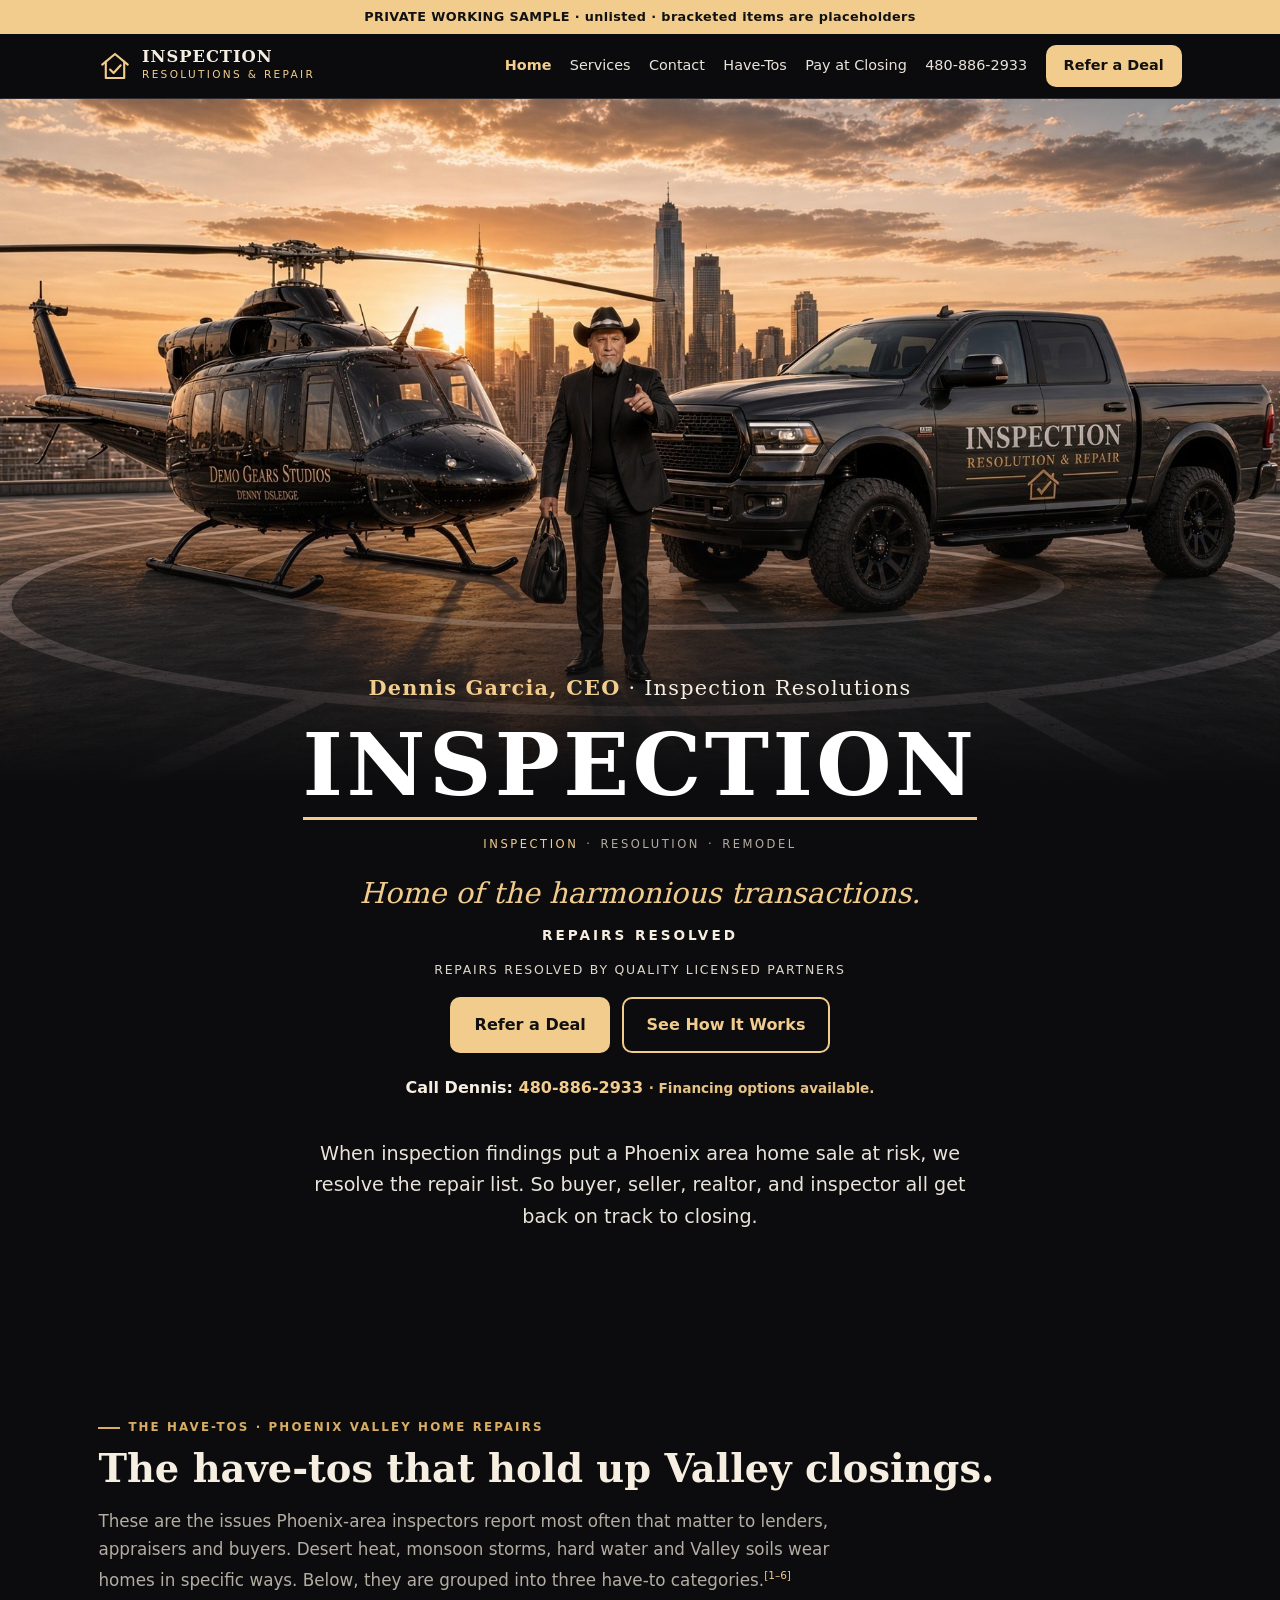
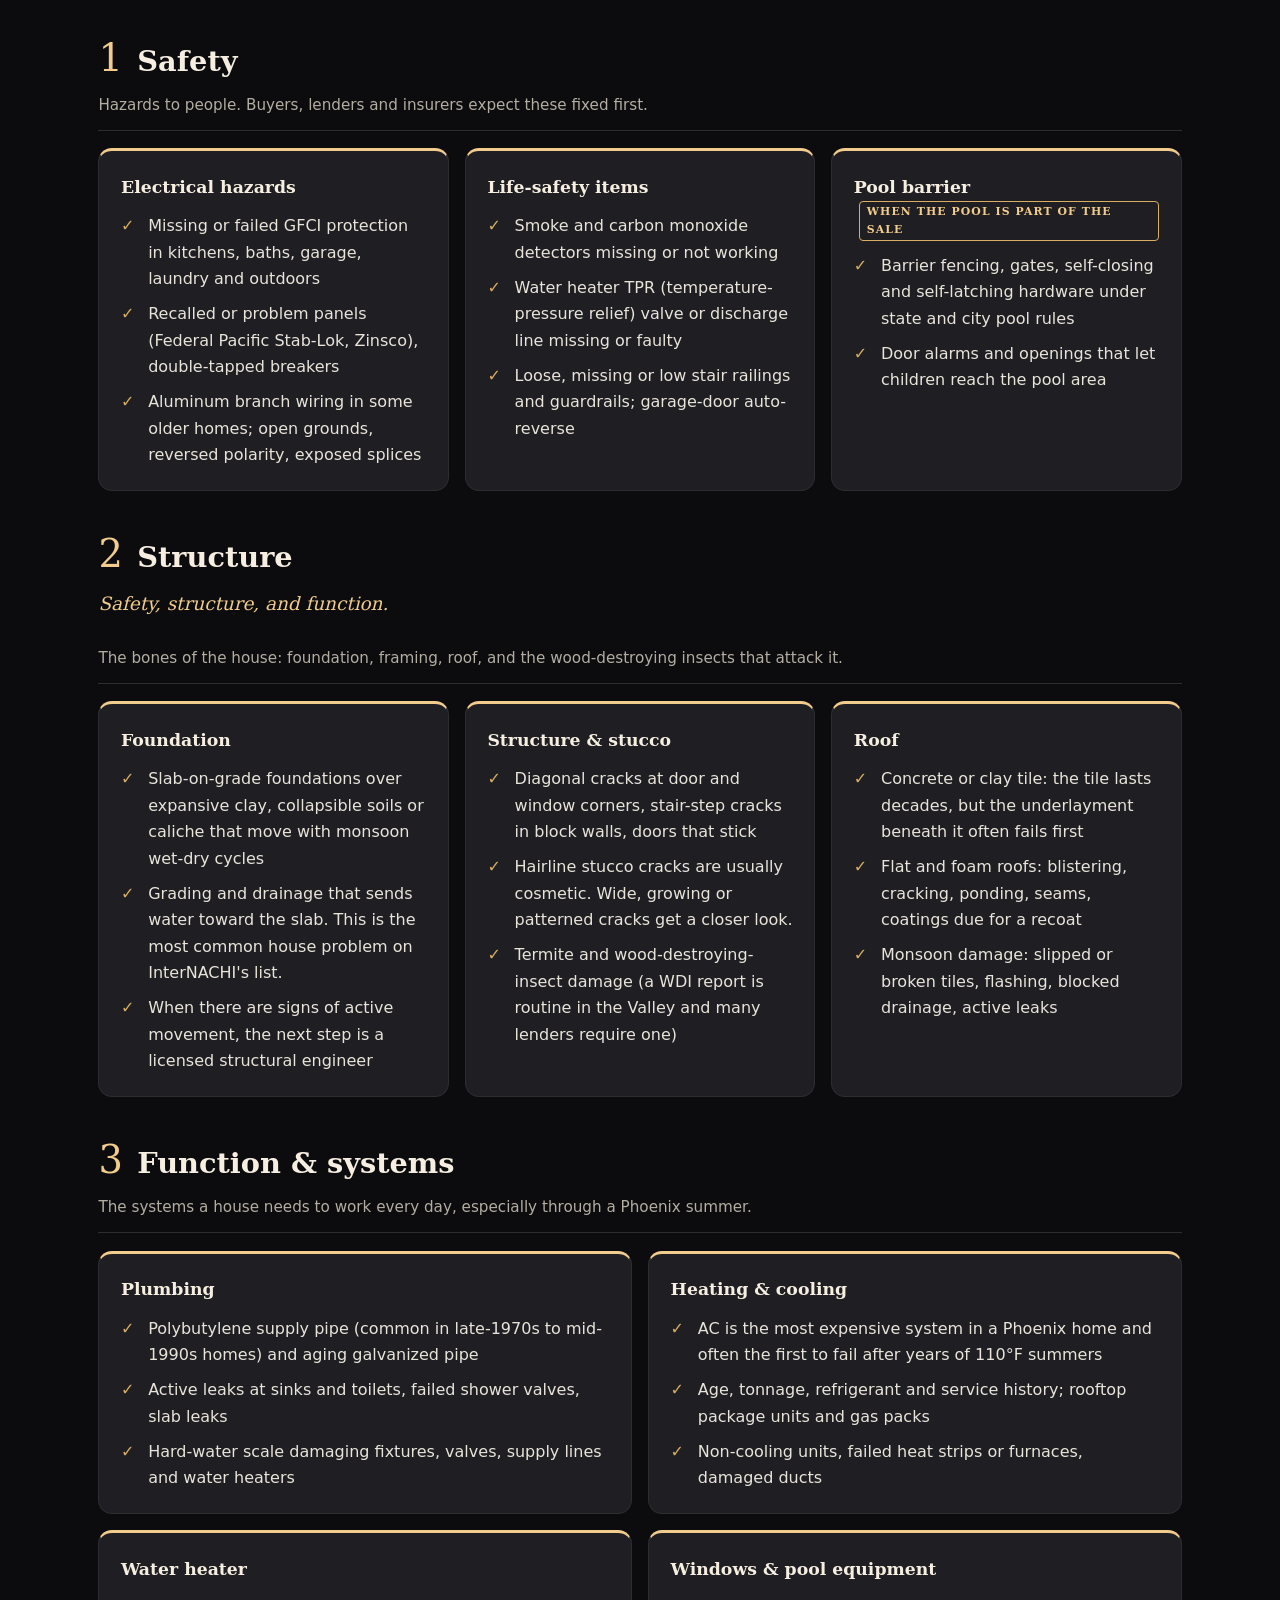
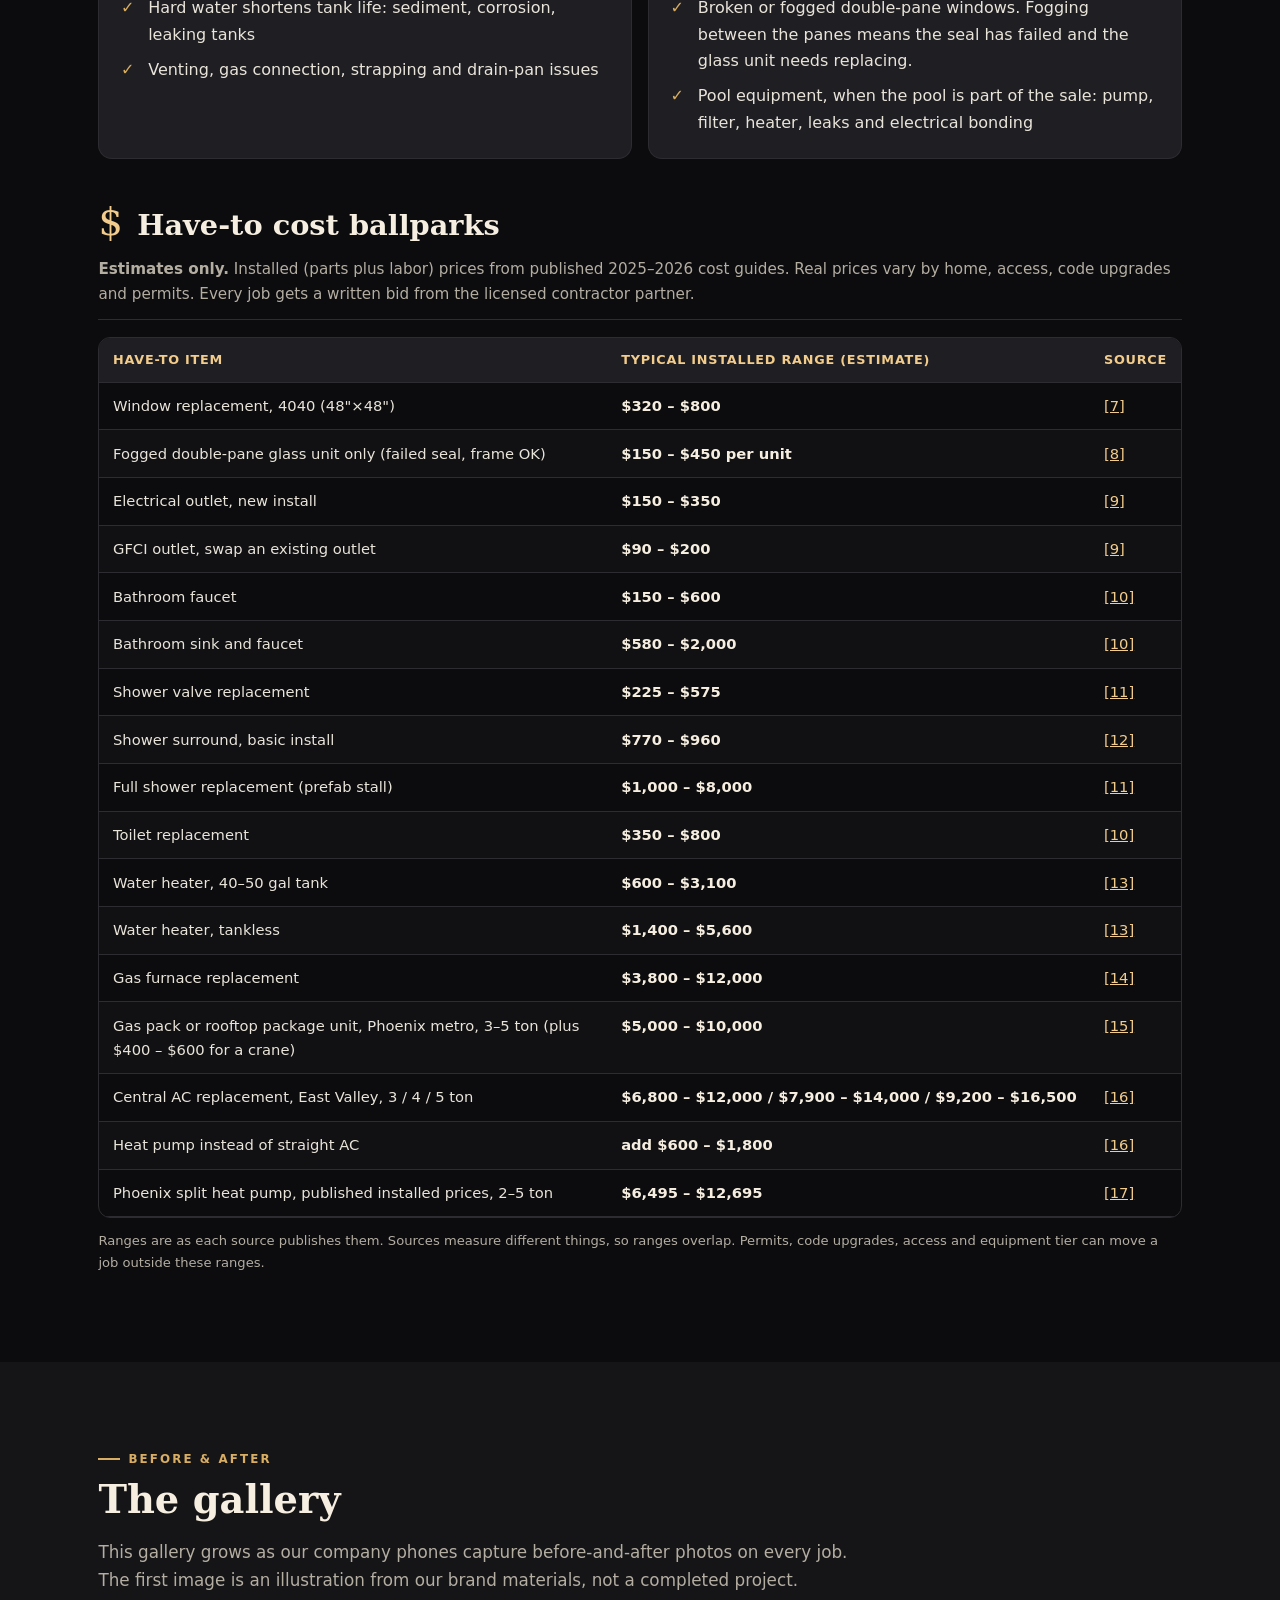
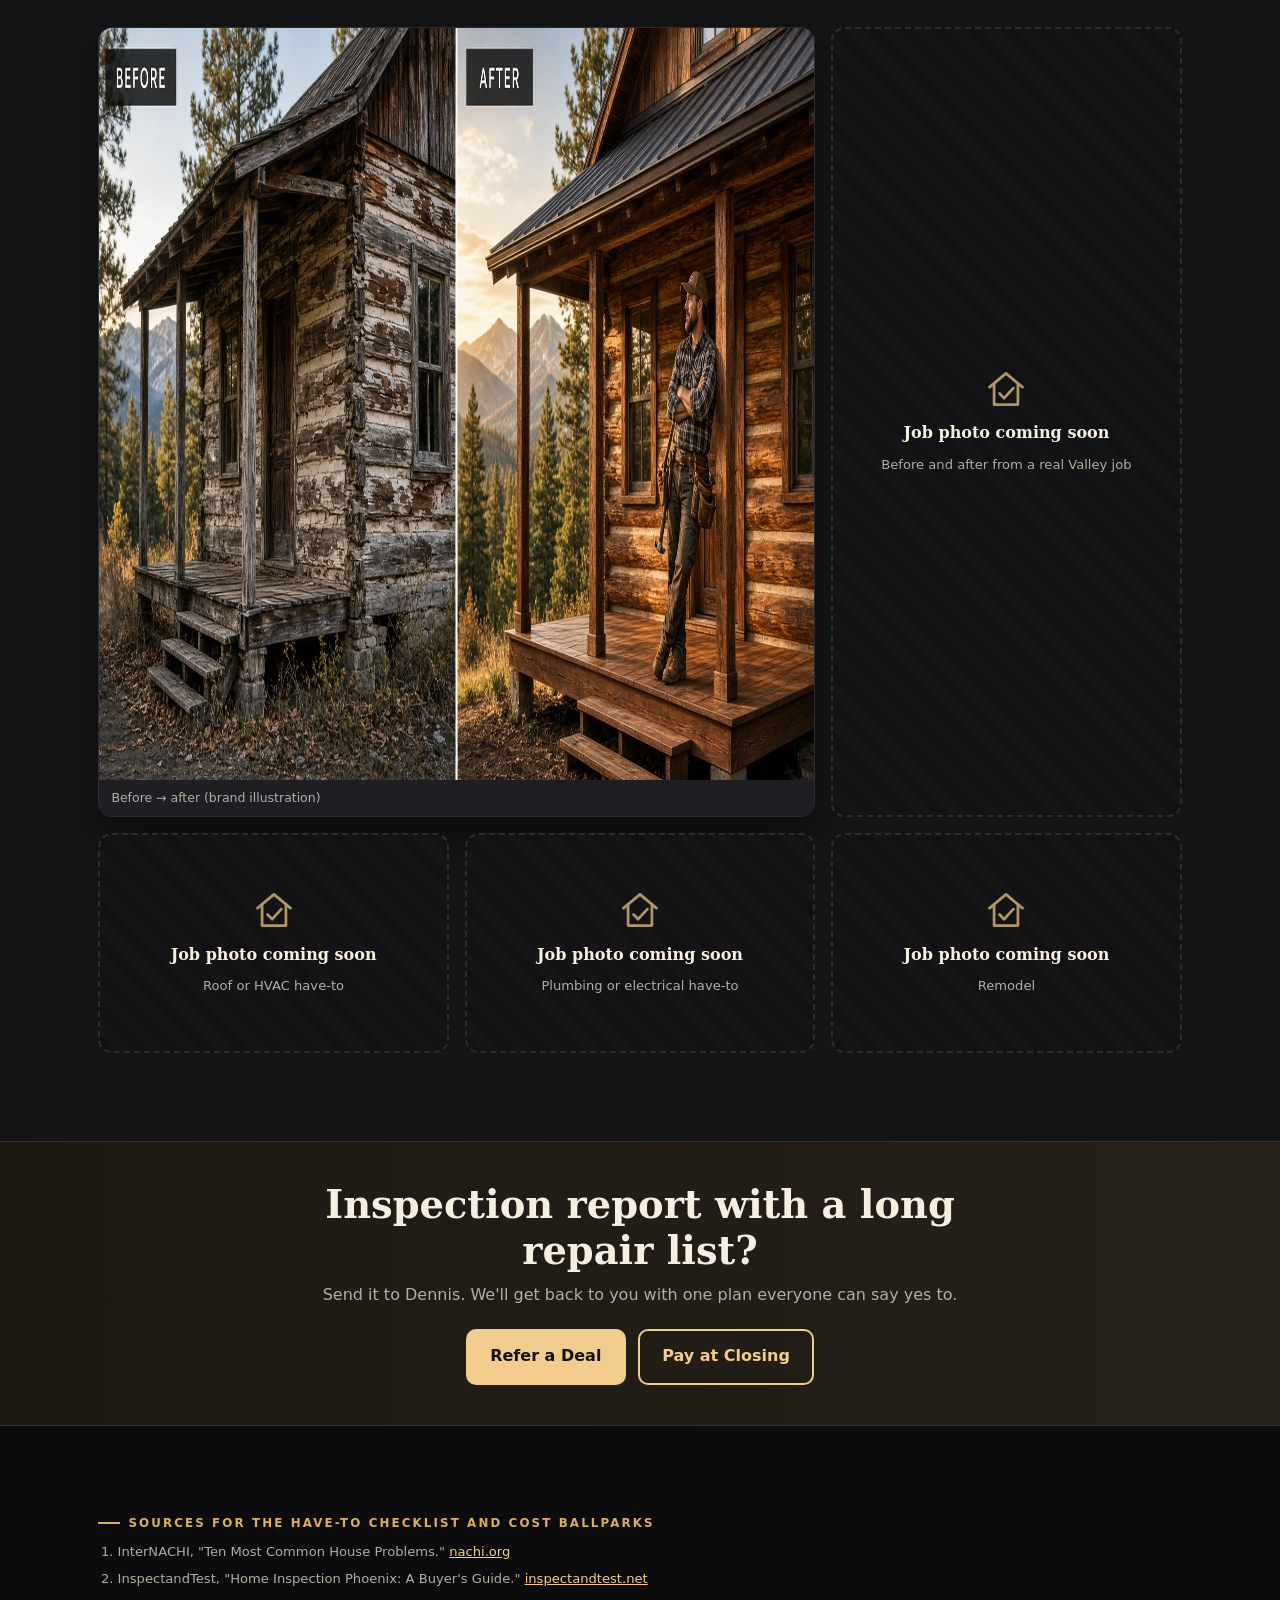
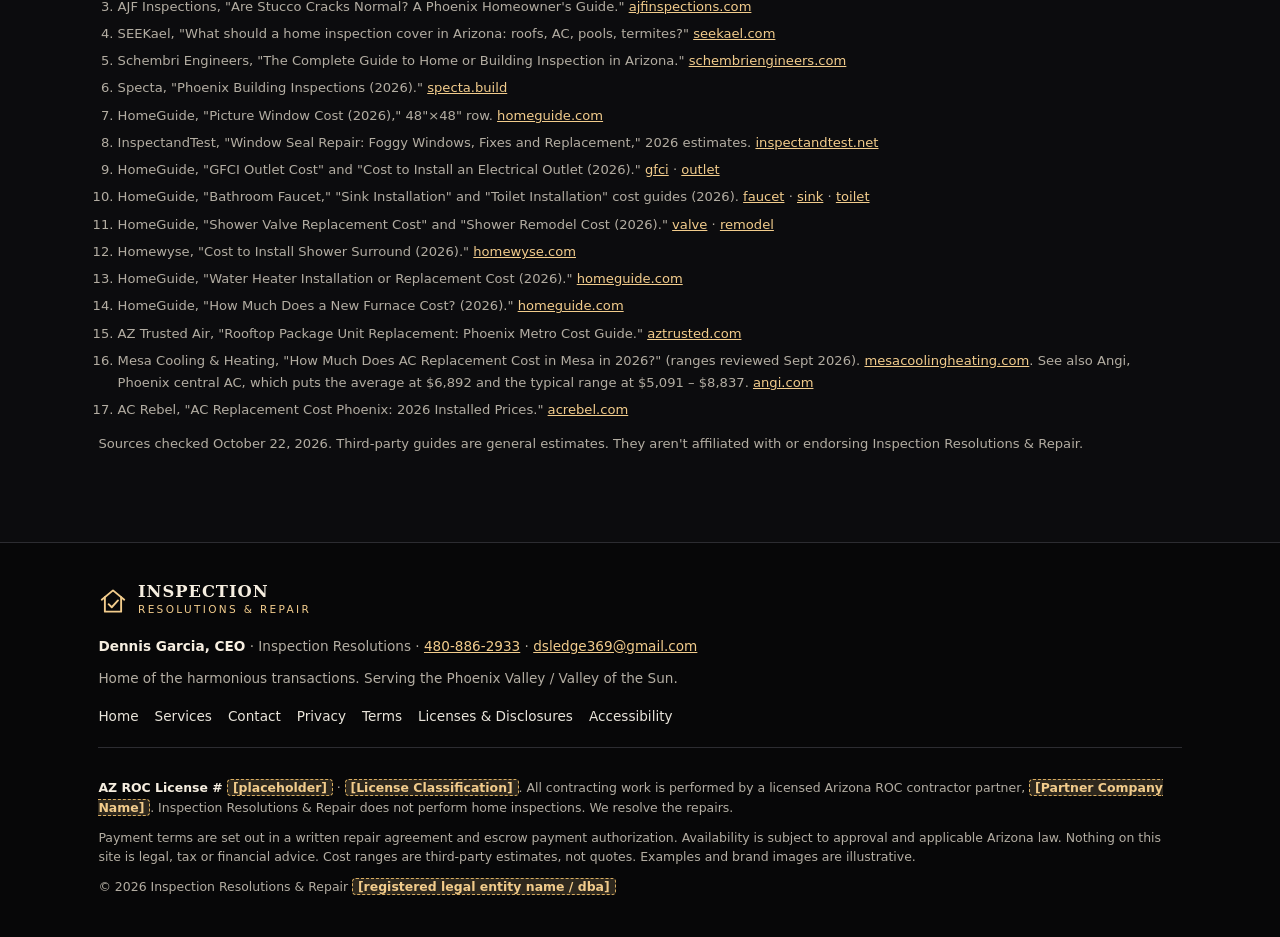
==== commit 408ee596: "Intro wording, remove harmonious party line, spacing" ====
--- a/irr-dyzc31nq/index.html
+++ b/irr-dyzc31nq/index.html
@@ -53,7 +53,7 @@
       <a href="services.html" class="btn btn-line">See How It Works</a>
     </div>
     <p class="hero-call">Call Dennis: <a href="tel:+14808862933">480-886-2933</a> <span class="hero-finance">· Financing options available.</span></p>
-    <p class="lead">When repair requests put a Phoenix-area home sale at risk, we step in as the fourth harmonious party. We resolve the repair list so buyer, seller, realtor and inspector all get back on track to closing.</p>
+    <p class="lead">When inspection findings put a Phoenix area home sale at risk, we resolve the repair list. So buyer, seller, realtor, and inspector all get back on track to closing.</p>
   </div>
 </section>
 
--- a/irr-dyzc31nq/assets/styles.css
+++ b/irr-dyzc31nq/assets/styles.css
@@ -262,3 +262,5 @@
 .hero2 .secondary + .cta{margin-top:1rem}
 .hero-call .hero-finance{display:inline;margin:0;font-weight:600;white-space:nowrap}
 .hero-call + .lead{margin-top:1rem}
+.hero2 .hero-call{margin-top:1.4rem}
+.hero2 .hero-call + .lead{margin-top:2.25rem}
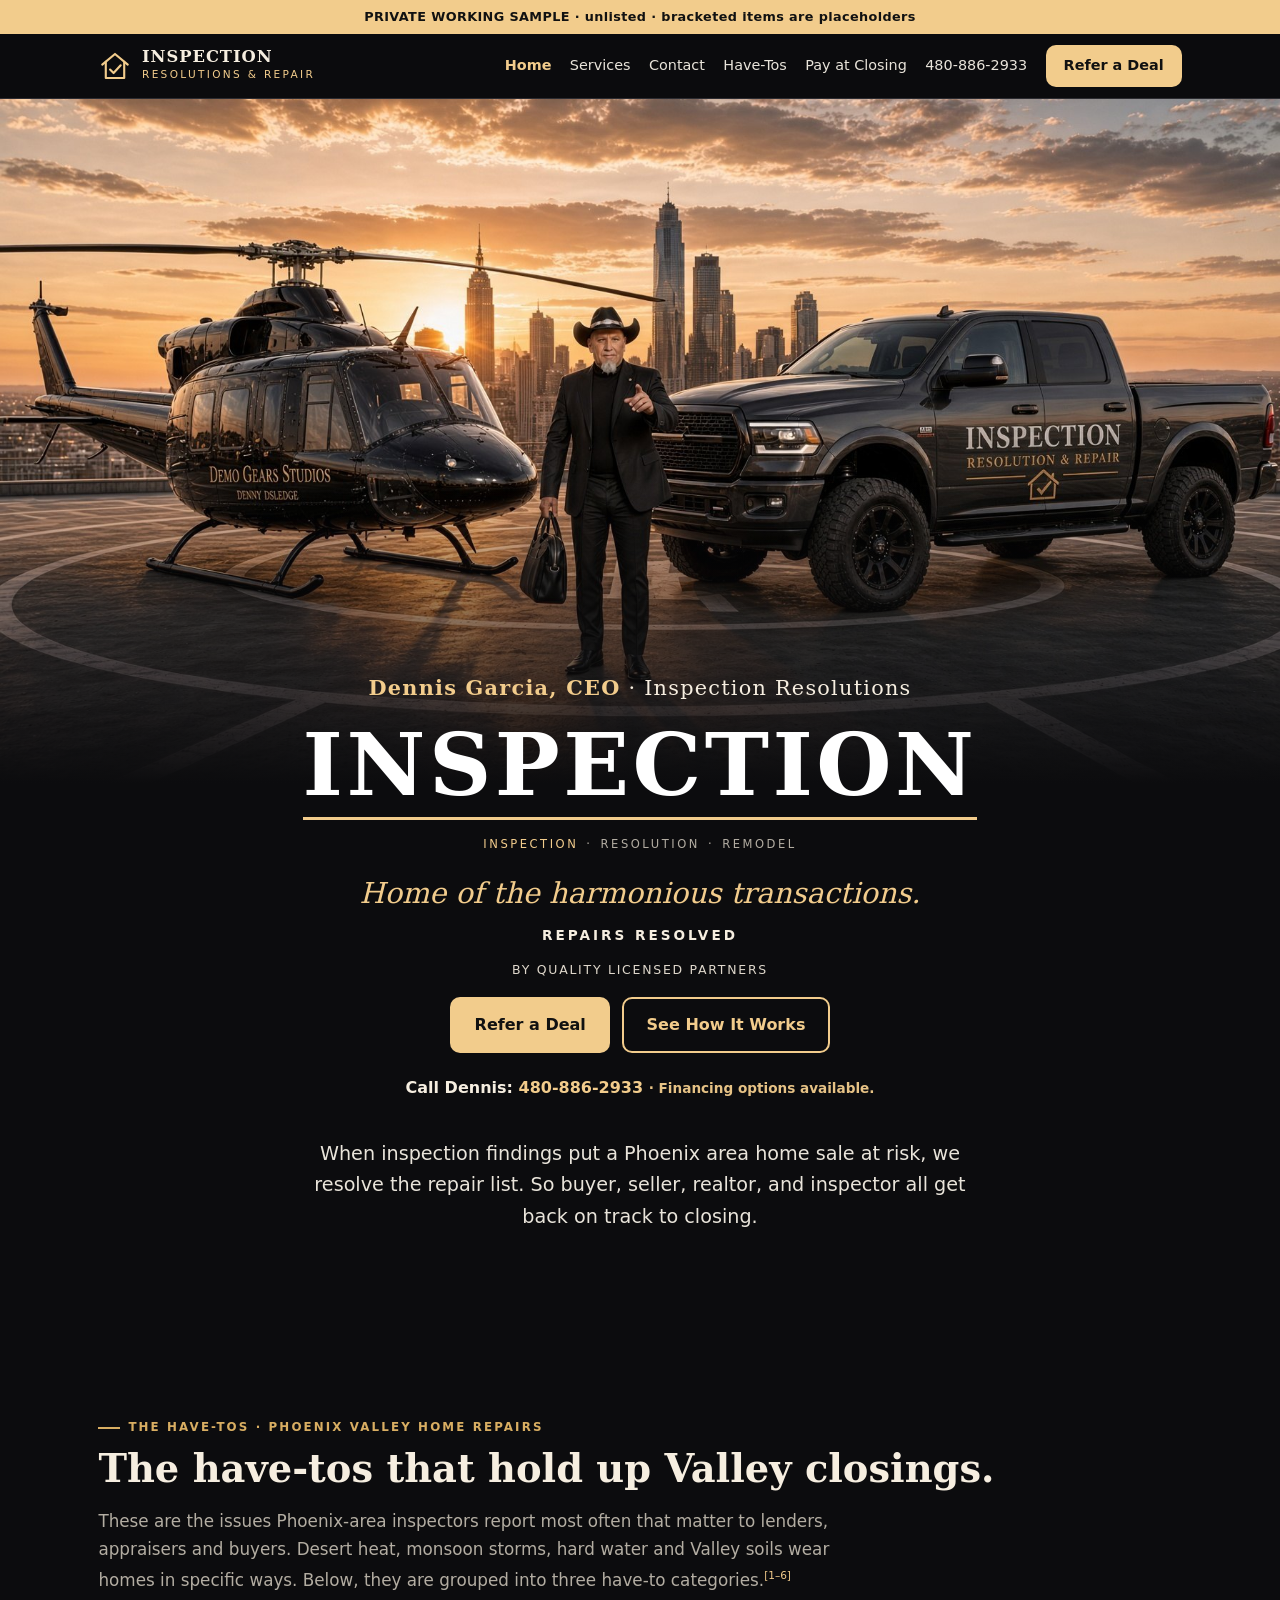
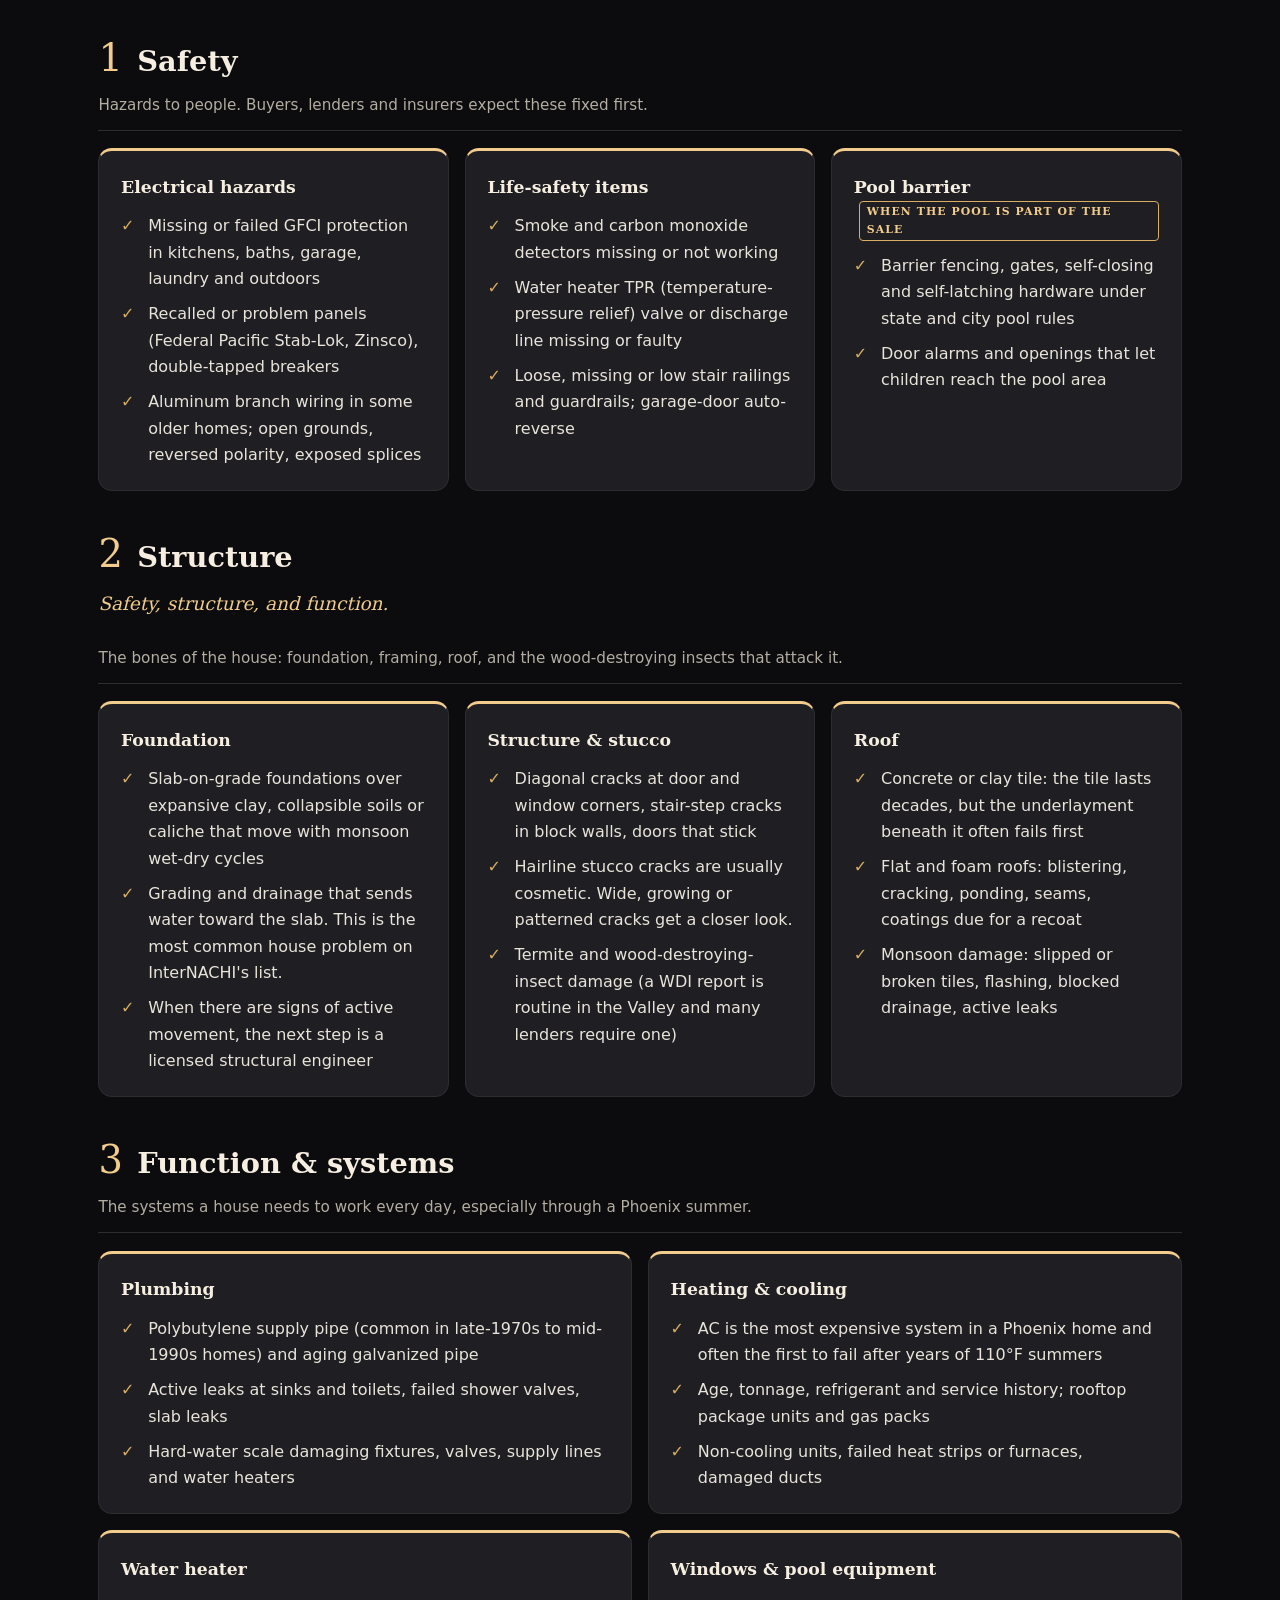
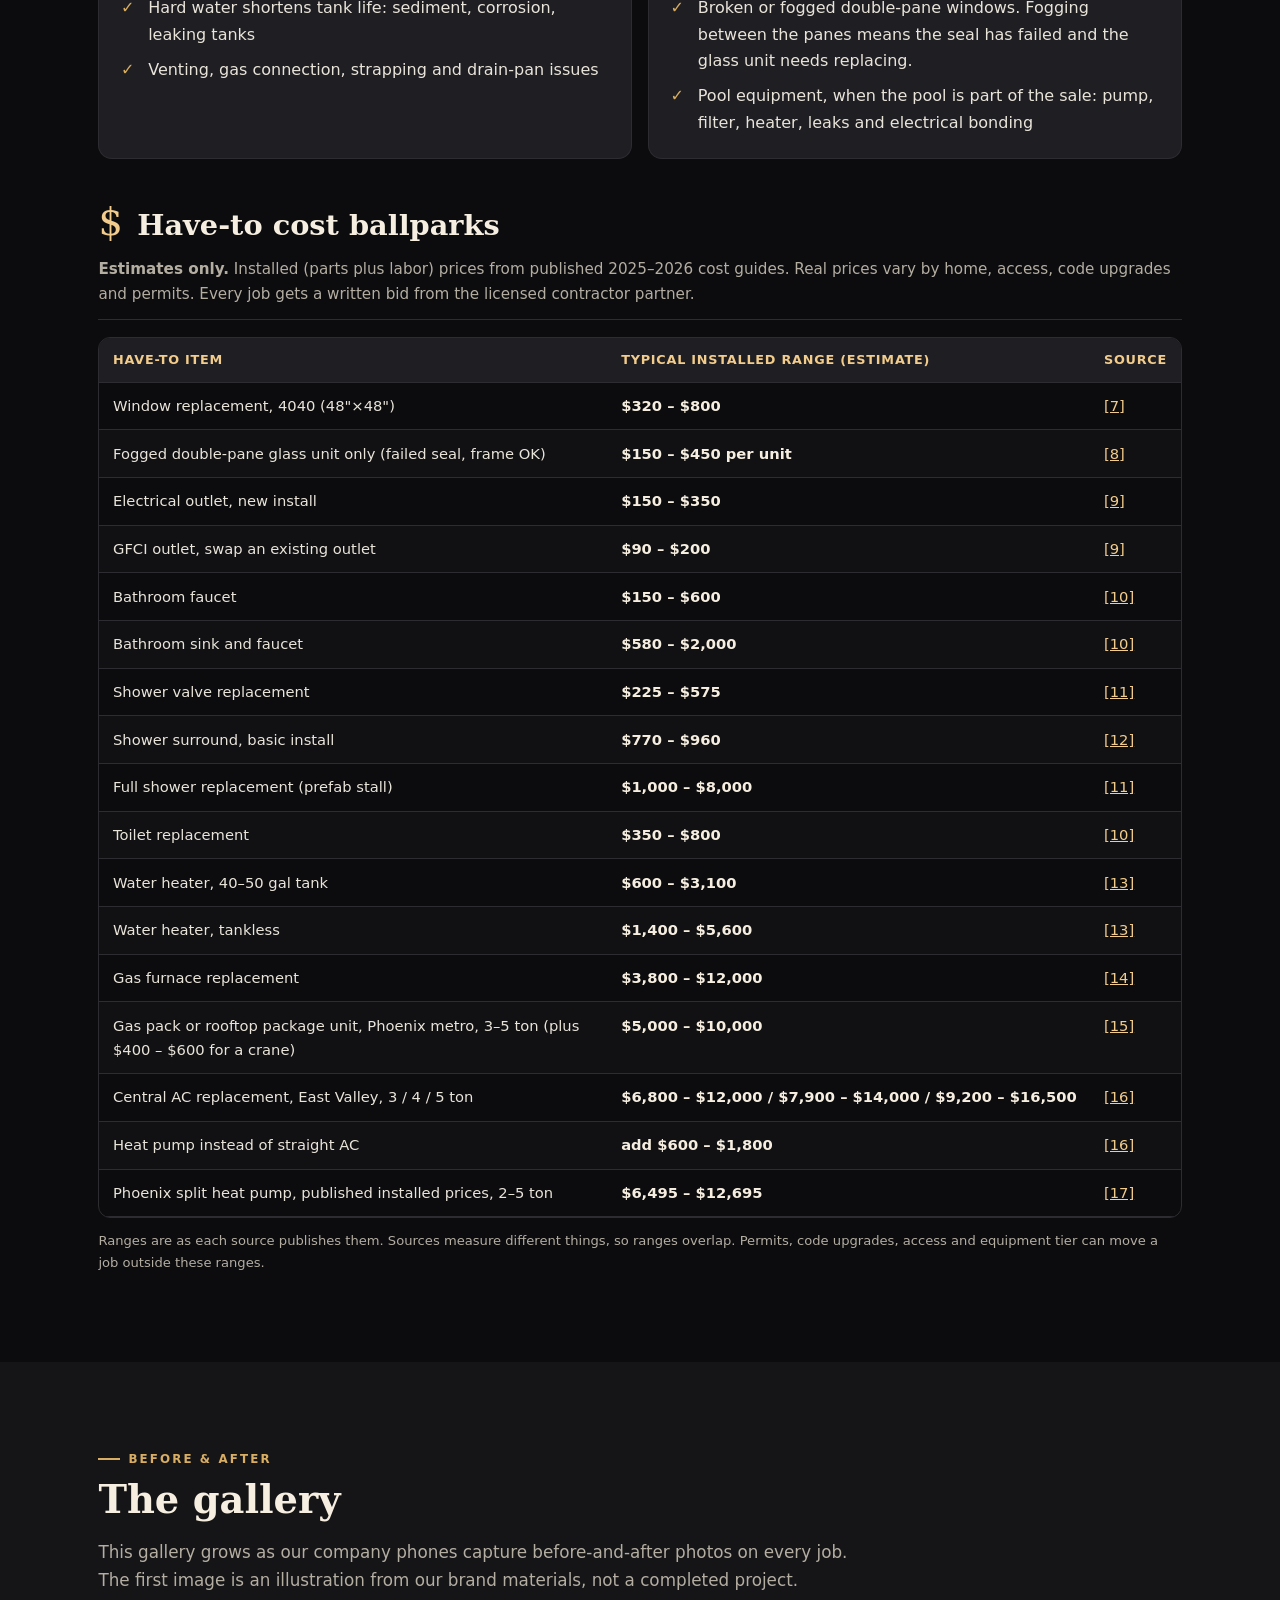
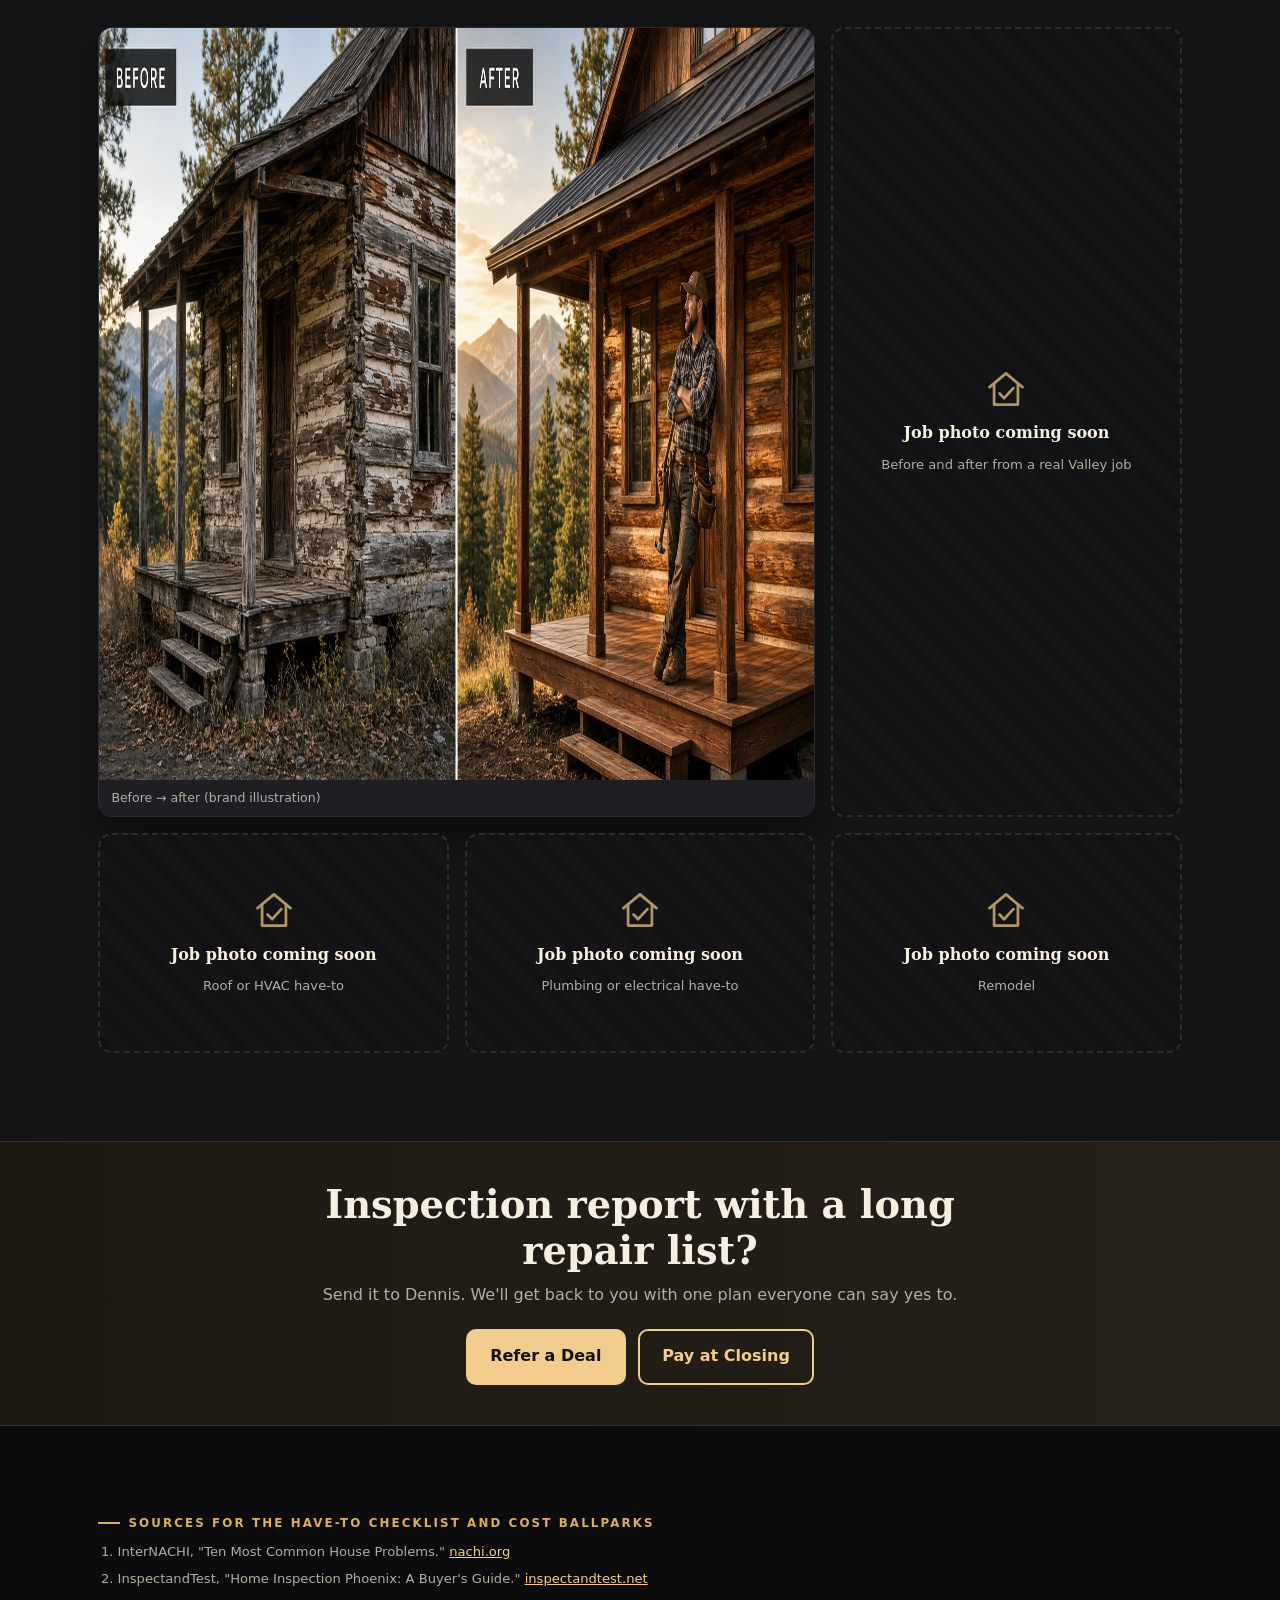
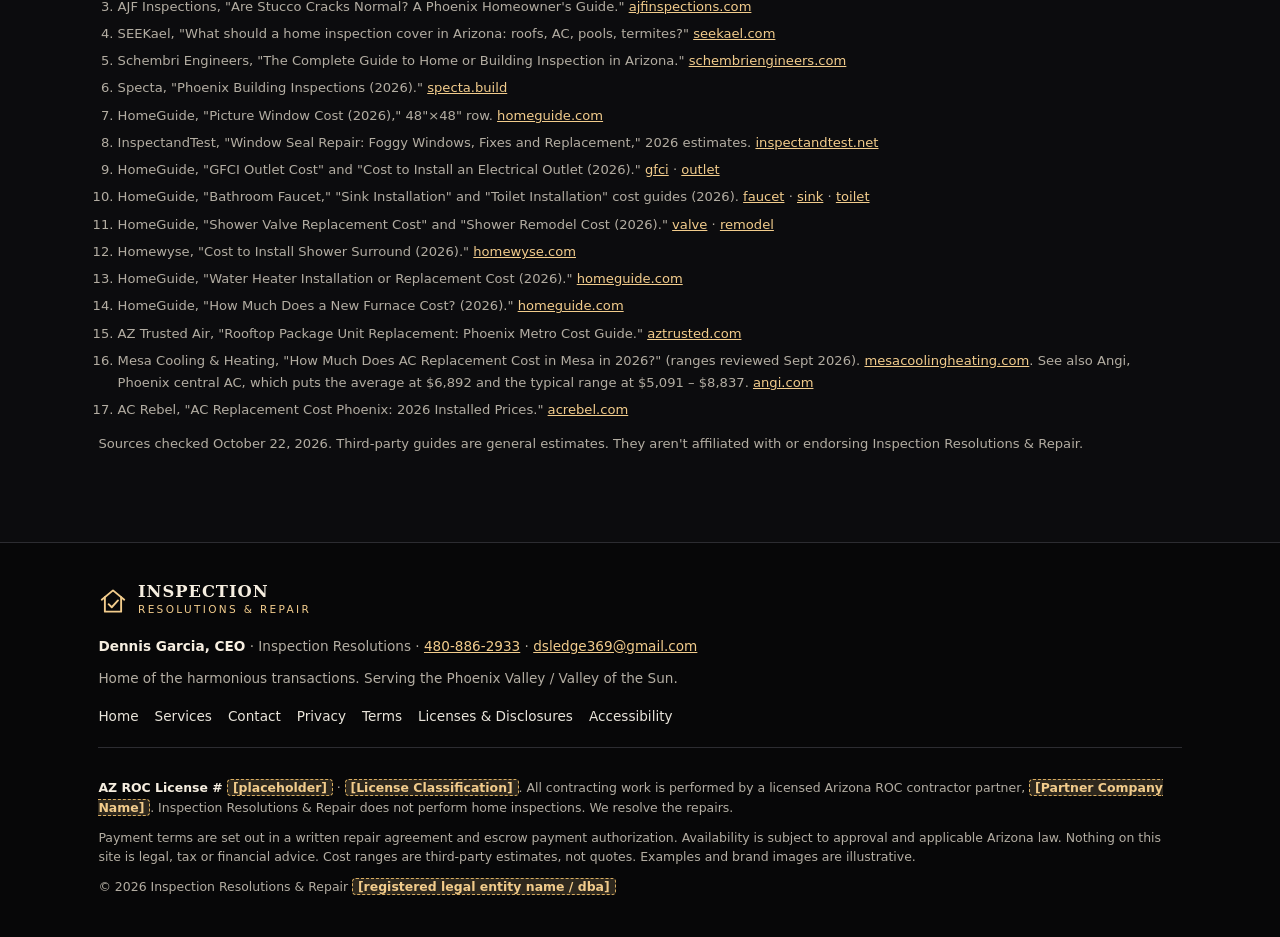
==== commit 2e85d123: "Shorten partner line" ====
--- a/irr-dyzc31nq/index.html
+++ b/irr-dyzc31nq/index.html
@@ -47,7 +47,7 @@
     <ul class="rotator-dots" aria-hidden="true"><li class="on">Inspection</li><li>Resolution</li><li>Remodel</li></ul>
     <p class="tagline">Home of the harmonious transactions.</p>
     <p class="tagline-sub">Repairs Resolved</p>
-    <p class="secondary">Repairs resolved by quality licensed partners</p>
+    <p class="secondary">By quality licensed partners</p>
     <div class="cta">
       <a href="contact.html#refer" class="btn btn-gold">Refer a Deal</a>
       <a href="services.html" class="btn btn-line">See How It Works</a>
